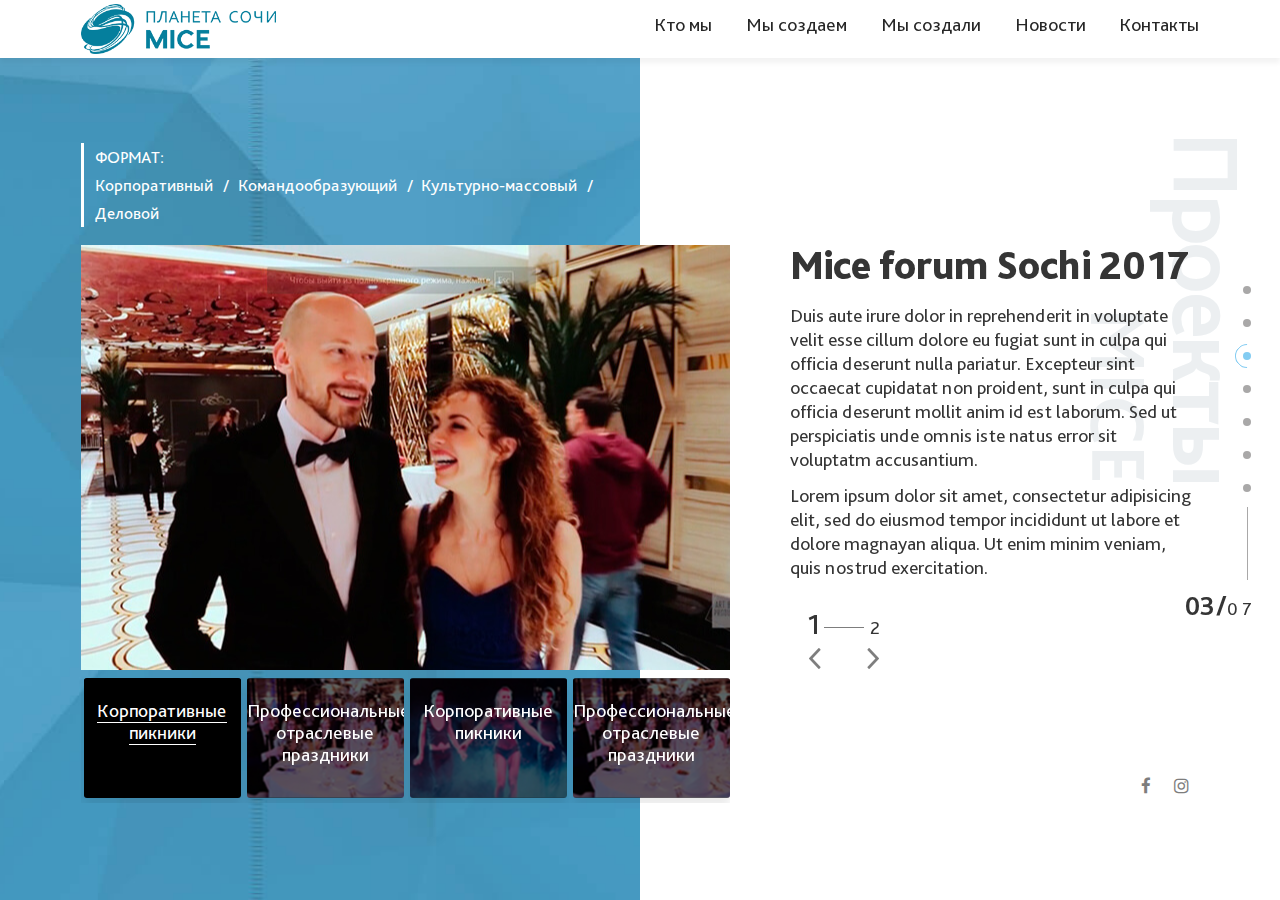
==== index.html @ 8b3289c2 "MICE" ====
<!DOCTYPE html>

<html lang="ru">

<head>

	<meta charset="utf-8">
	<meta http-equiv="X-UA-Compatible" content="IE=edge" >
	<meta name="viewport" content="width=device-width, initial-scale=1.0">
	<meta name="description" content="">
	<link rel="stylesheet" type="text/css" href="vendors/css/animate.css">	
	<link rel="stylesheet" type="text/css" href="css/style.css">
	<link rel="stylesheet" type="text/css" href="css/font-awesome.css">
	<link rel="stylesheet" type="text/css" href="css/responsive.css">
	<link rel="stylesheet" type="text/css" href="slick/slick.css">
	<link rel="stylesheet" type="text/css" href="vendors/css/jquery.mCustomScrollbar.css">
	<script type="text/javascript" src="vendors/js/jquery.js"></script>
	<script type="text/javascript" src="slick/slick.js"></script>
	<script type="text/javascript" src="vendors/js/jquery.mCustomScrollbar.concat.min.js"></script>
	<script type="text/javascript" src="vendors/js/wow.min.js"></script>
	<script src="https://api-maps.yandex.ru/2.1/?lang=ru_RU" type="text/javascript"></script>
	<script>new WOW().init();</script>
	
<!-- <script>document.write('<script src="http://' + (location.host || 'localhost').split(':')[0] + ':35729/livereload.js?snipver=1"></' + 'script>')</script> -->

	<link rel="icon" type="image/png" href="favicon/favicon.ico" sizes="16x16">
	
	<title>MICE</title>
	

</head>

<body>

<div class="wrapper">

	<!-- Header -->

	<header>

		<div class="header-site">
			
			<div class="row clearfix">

				<div class="col col-1 left">

					<a href="index.html" class="logo-link">
						<img src="img/logo_blue.png" alt=" " >
					</a>

				</div>

				<div class="col col-2 right">

					<div class="main-nav-block">
						<ul class="main-nav">
							<li><a href="about.html">Кто мы</a></li>
							<li><a href="we_create.html">Мы создаем</a></li>
							<li><a href="we_created.html">Мы создали</a></li>
							<li><a href="news.html">Новости</a></li>
							<li><a href="about.html#contacts" class="contacts-link">Контакты</a></li>
						</ul>
					</div>

				</div>

			</div>

		</div>
								
	</header>

	<!-- /Header -->

	<!-- Site Navigation -->

	<div class="site-nav-block">

		<div class="center-position">
		
			<ul class="site-nav">
			</ul>

			<div class="vertical-line"></div>

			<div class="page-num-block">

				<p class="pages-num"><nobr><span class="current-page"></span> <span class="count-pages"></span></nobr></p>

			</div>

		</div>

	</div>

	<!-- /Site Navigation -->

		<!-- Sliding Animate Block -->

		<div class="sliding"></div>

		<div class="back-bg"></div>

		<!-- /Sliding Animate Block -->

		<!-- Content -->
			<div class="content">

			<!-- Slide 1 -->

				<div class="slide-page slide-1 shape light-nav">
					
					<div class="back-block">

						<div class="promo-backgrounds-slider-block">
							<div class="promo-backgrounds-slider">
								<div class="slide">
									<img src="img/promo_slider/slide_01.jpg" alt="">
								</div>
								<div class="slide">
									<img src="img/promo_slider/slide_02.jpg" alt="">
								</div>
							</div>
						</div>

						<div class="promo-video-block">
							<img src="img/video_bg.jpg" alt="">
							<video autoplay="autoplay" loop="loop" muted="muted">
								<source src="video/videoplayback.mp4" type='video/mp4; codecs="avc1.42E01E, mp4a.40.2"'>
								<source src="video/videoplayback.webm" type='video/webm; codecs="vp8, vorbis"'>
								<source src="video/videoplayback.ogv" type='video/ogg; codecs="theora, vorbis"'>
								Тег video не поддерживается вашим браузером. 
								<a href="video/videoplayback_1.mp4">Скачайте видео</a>.
							</video>
						</div>

					</div>

					<div class="front-block">

							<div class="promo-slider-block">

								<div class="row">

									<div class="promo-slider">

										<div class="slide">
											<div class="two-cols clearfix">
												<div class="col col-1 left">
													<div class="slide-logo">
														<img src="img/logo_white.png" alt="">
													</div>
												</div>

												<div class="col col-2 right">

													<h1>Вдохновляющие события<br /> успешных компаний</h1>

													<div class="promo-thumbs-block">

														<ul class="promo-thumbs">

															<li><a href="#">Meetings</a></li>
															<li><a href="#">Incetives</a></li>
															<li><a href="#">Conference</a></li>
															<li><a href="#">Events</a></li>

														</ul>

													</div>

												</div>
											</div>
										</div>

										<div class="slide">
											<div class="two-cols clearfix">
												<div class="col col-1 left">
													<div class="slide-logo">
														<img src="img/logo_white.png" alt="">
													</div>
												</div>

												<div class="col col-2 right">

													<h1>Вдохновляющие события<br /> успешных компаний</h1>

													<p>Lorem ipsum dolor sit amet, consectetur adipisicing elit, sed do eiusmod
													tempor incididunt ut labore et dolore magna aliqua. Ut enim ad minim veniam,
													quis nostrud exercitation ullamco laboris nisi ut aliquip ex ea commodo
													consequat. Duis aute irure dolor in reprehenderit in voluptate velit esse
													cillum dolore eu fugiat nulla pariatur. Excepteur sint occaecat cupidatat non
													proident, sunt in culpa qui officia deserunt mollit anim id est laborum.</p>

												</div>
											</div>
										</div>

									</div>

								</div>

							</div>						

					</div>

					<div class="footer">

						<div class="row">

							<ul class="socials-list">
								<li><a href="#"><i class="fa fa-facebook" aria-hidden="true"></i></a></li>
								<li><a href="#"><i class="fa fa-instagram" aria-hidden="true"></i></a></li>
							</ul>

						</div>

					</div>

				</div>

			<!-- /Slide 1 -->

			<!-- Slide 2 -->

				<div class="slide-page slide-2">

					<div class="center">

						<div class="row">
										
							<div class="articles-slider-block articles_slider_block">

								<div class="h-block">
									<h2><nobr>Идеи <span class="small">Реализованные</span></nobr></h2>
								</div>

								<div class="articles-slider articles_slider" data-slider = "articles_slider_1">

									<div class="slide">

										<div class="article">

											<div class="inner">

												<h3>Mice forum Sochi 2017</h3>

												<p>Duis aute irure dolor in reprehenderit in voluptate velit esse cillum dolore eu fugiat sunt in culpa qui officia deserunt nulla pariatur. Excepteur sint occaecat cupidatat non proident, sunt in culpa qui officia deserunt mollit anim id est laborum. Sed ut perspiciatis unde omnis iste natus error sit voluptatm accusantium.</p>

												<p>Lorem ipsum dolor sit amet, consectetur adipisicing elit, sed do eiusmod tempor incididunt ut labore et dolore magnayan aliqua. Ut enim minim veniam, quis nostrud exercitation.</p>

												<div class="align-right">

													<a href="#" class="more-link">Подробнее</a>

												</div>

											</div>

										</div>

										<div class="img-box">

											<img class="article-photo" src="img/photo.jpg" alt="" />

										</div>

									</div>

									<div class="slide">

										<div class="article">

											<div class="inner">

												<h3>Mice forum Sochi 2017. Slide 2</h3>

												<p>Duis aute irure dolor in reprehenderit in voluptate velit esse cillum dolore eu fugiat sunt in culpa qui officia deserunt nulla pariatur. Excepteur sint occaecat cupidatat non proident, sunt in culpa qui officia deserunt mollit anim id est laborum. Sed ut perspiciatis unde omnis iste natus error sit voluptatm accusantium.</p>

												<p>Lorem ipsum dolor sit amet, consectetur adipisicing elit, sed do eiusmod tempor incididunt ut labore et dolore magnayan aliqua. Ut enim minim veniam, quis nostrud exercitation.</p>

												<div class="align-right">

													<a href="#" class="more-link">Подробнее</a>

												</div>

											</div>

										</div>

										<div class="img-box">

											<img class="article-photo" src="img/photo.jpg" alt="" />

										</div>

									</div>

									<div class="slide">

										<div class="article">

											<div class="inner">

												<h3>Mice forum Sochi 2017. Slide 3</h3>

												<p>Duis aute irure dolor in reprehenderit in voluptate velit esse cillum dolore eu fugiat sunt in culpa qui officia deserunt nulla pariatur. Excepteur sint occaecat cupidatat non proident, sunt in culpa qui officia deserunt mollit anim id est laborum. Sed ut perspiciatis unde omnis iste natus error sit voluptatm accusantium.</p>

												<p>Lorem ipsum dolor sit amet, consectetur adipisicing elit, sed do eiusmod tempor incididunt ut labore et dolore magnayan aliqua. Ut enim minim veniam, quis nostrud exercitation.</p>

												<div class="align-right">

													<a href="#" class="more-link">Подробнее</a>

												</div>

											</div>

										</div>

										<div class="img-box">

											<img class="article-photo" src="img/photo.jpg" alt="" />

										</div>

									</div>

								</div>							

							</div>

						</div>

					</div>

					<div class="footer inner_page footer-2">

						<div class="row offset-ziro">

							<div class="col col-1">

								<ul class="socials-list grey">
									<li><a href="#"><i class="fa fa-facebook" aria-hidden="true"></i></a></li>
									<li><a href="#"><i class="fa fa-instagram" aria-hidden="true"></i></a></li>
								</ul>

							</div>

							<div class="col col-2">				

								<div class="slider-pagination slider-pagination-1 align-right">

									<div class="inner">

										<div class="count-slides-block" data-slider = "articles_slider_1">

											<p class="current-slide"></p>
											<p class="total-slides"></p>

										</div>

										<br />

										<div class="slide-arrows-block">
											<div class="append-arrows" data-slider = "articles_slider_1">
												
											</div>
										</div>

									</div>

								</div>

							</div>

						</div>

					</div>

				</div>

			<!-- /Slide 2 -->

			<!-- Slide 3 -->

				<div class="slide-page slide-3 slide-left-bg active">

					<div class="center">

						<div class="row">

							<div class="slide-page-header">

								<h2>Формат:</h2>
								<ul class="slide-inner-nav">
									<li><a href="#">Корпоративный</a></li>
									<li><a href="#">Командообразующий</a></li>
									<li><a href="#">Культурно-массовый</a></li>
									<li><a href="#">Деловой</a></li>
								</ul>

							</div>

							<div class="h-block-right align-right">
								<h2>Проекты</h2>
								<h3>MICE</h3>
							</div>

							<div class="articles-slider-2-block">

								<div class="parent-slider-block">
									
									<div class="parent-slider parent_slider" data-parent-slider = "slider_2">
										
										<div class="two-sliders-slide">
											
											<div class="inner-slider articles_slider" data-slider = "inner_slider_1">

												<div class="slide clearfix">

													<div class="col col-1 left">
														<div class="img-box">
															<img src="img/photo_02.jpg" alt="" />
														</div>
													</div>

													<div class="col col-2 right">
														<div class="article">
															<h3>Mice forum Sochi 2017</h3>
															<p>Duis aute irure dolor in reprehenderit in voluptate velit esse cillum dolore eu fugiat sunt in culpa qui officia deserunt nulla pariatur. Excepteur sint occaecat cupidatat non proident, sunt in culpa qui officia deserunt mollit anim id est laborum. Sed ut perspiciatis unde omnis iste natus error sit voluptatm accusantium.</p>
															<p>Lorem ipsum dolor sit amet, consectetur adipisicing elit, sed do eiusmod tempor incididunt ut labore et dolore magnayan aliqua. Ut enim minim veniam, quis nostrud exercitation.</p>
														</div>
													</div>

												</div>

												<div class="slide clearfix">

													<div class="col col-1 left">
														<div class="img-box">
															<img src="img/photo_02.jpg" alt="" />
														</div>
													</div>

													<div class="col col-2 right">
														<div class="article">
															<h3>Mice forum Sochi 2017</h3>
															<p>Duis aute irure dolor in reprehenderit in voluptate velit esse cillum dolore eu fugiat sunt in culpa qui officia deserunt nulla pariatur. Excepteur sint occaecat cupidatat non proident, sunt in culpa qui officia deserunt mollit anim id est laborum. Sed ut perspiciatis unde omnis iste natus error sit voluptatm accusantium.</p>
															<p>Lorem ipsum dolor sit amet, consectetur adipisicing elit, sed do eiusmod tempor incididunt ut labore et dolore magnayan aliqua. Ut enim minim veniam, quis nostrud exercitation.</p>
														</div>
													</div>

												</div>

											</div>

											<div class="slider-pagination slider-pagination-2">
												<div class="inner">
													<div class="count-slides-block" data-slider = "inner_slider_1">
														<p class="current-slide"></p>
														<p class="total-slides"></p>
													</div>
													
													<div class="slide-arrows-block">
														<div class="append-arrows" data-slider = "inner_slider_1">
														</div>
													</div>
												</div>

											</div>					

										</div>

										<div class="two-sliders-slide">
											
											<div class="inner-slider articles_slider" data-slider = "inner_slider_2">

												<div class="slide clearfix">

													<div class="col col-1 left">
														<div class="img-box">
															<img src="img/photo_02.jpg" alt="" />
														</div>
													</div>

													<div class="col col-2 right">
														<div class="article">
															<h3>Mice forum Sochi 2017</h3>
															<p>Duis aute irure dolor in reprehenderit in voluptate velit esse cillum dolore eu fugiat sunt in culpa qui officia deserunt nulla pariatur. Excepteur sint occaecat cupidatat non proident, sunt in culpa qui officia deserunt mollit anim id est laborum. Sed ut perspiciatis unde omnis iste natus error sit voluptatm accusantium.</p>
															<p>Lorem ipsum dolor sit amet, consectetur adipisicing elit, sed do eiusmod tempor incididunt ut labore et dolore magnayan aliqua. Ut enim minim veniam, quis nostrud exercitation.</p>
														</div>
													</div>

												</div>

												<div class="slide clearfix">

													<div class="col col-1 left">
														<div class="img-box">
															<img src="img/photo_02.jpg" alt="" />
														</div>
													</div>

													<div class="col col-2 right">
														<div class="article">
															<h3>Mice forum Sochi 2017</h3>
															<p>Duis aute irure dolor in reprehenderit in voluptate velit esse cillum dolore eu fugiat sunt in culpa qui officia deserunt nulla pariatur. Excepteur sint occaecat cupidatat non proident, sunt in culpa qui officia deserunt mollit anim id est laborum. Sed ut perspiciatis unde omnis iste natus error sit voluptatm accusantium.</p>
															<p>Lorem ipsum dolor sit amet, consectetur adipisicing elit, sed do eiusmod tempor incididunt ut labore et dolore magnayan aliqua. Ut enim minim veniam, quis nostrud exercitation.</p>
														</div>
													</div>

												</div>

												<div class="slide clearfix">

													<div class="col col-1 left">
														<div class="img-box">
															<img src="img/photo_02.jpg" alt="" />
														</div>
													</div>

													<div class="col col-2 right">
														<div class="article">
															<h3>Mice forum Sochi 2017</h3>
															<p>Duis aute irure dolor in reprehenderit in voluptate velit esse cillum dolore eu fugiat sunt in culpa qui officia deserunt nulla pariatur. Excepteur sint occaecat cupidatat non proident, sunt in culpa qui officia deserunt mollit anim id est laborum. Sed ut perspiciatis unde omnis iste natus error sit voluptatm accusantium.</p>
															<p>Lorem ipsum dolor sit amet, consectetur adipisicing elit, sed do eiusmod tempor incididunt ut labore et dolore magnayan aliqua. Ut enim minim veniam, quis nostrud exercitation.</p>
														</div>
													</div>

												</div>

												<div class="slide clearfix">

													<div class="col col-1 left">
														<div class="img-box">
															<img src="img/photo_02.jpg" alt="" />
														</div>
													</div>

													<div class="col col-2 right">
														<div class="article">
															<h3>Mice forum Sochi 2017</h3>
															<p>Duis aute irure dolor in reprehenderit in voluptate velit esse cillum dolore eu fugiat sunt in culpa qui officia deserunt nulla pariatur. Excepteur sint occaecat cupidatat non proident, sunt in culpa qui officia deserunt mollit anim id est laborum. Sed ut perspiciatis unde omnis iste natus error sit voluptatm accusantium.</p>
															<p>Lorem ipsum dolor sit amet, consectetur adipisicing elit, sed do eiusmod tempor incididunt ut labore et dolore magnayan aliqua. Ut enim minim veniam, quis nostrud exercitation.</p>
														</div>
													</div>

												</div>

											</div>

											<div class="slider-pagination slider-pagination-2">
												<div class="inner">
													<div class="count-slides-block" data-slider = "inner_slider_2">
														<p class="current-slide"></p>
														<p class="total-slides"></p>
													</div>
													
													<div class="slide-arrows-block">
														<div class="append-arrows" data-slider = "inner_slider_2">
														</div>
													</div>
												</div>

											</div>					

										</div>

										<div class="two-sliders-slide">
											
											<div class="inner-slider articles_slider" data-slider = "inner_slider_3">

												<div class="slide clearfix">

													<div class="col col-1 left">
														<div class="img-box">
															<img src="img/photo_02.jpg" alt="" />
														</div>
													</div>

													<div class="col col-2 right">
														<div class="article">
															<h3>Mice forum Sochi 2017</h3>
															<p>Duis aute irure dolor in reprehenderit in voluptate velit esse cillum dolore eu fugiat sunt in culpa qui officia deserunt nulla pariatur. Excepteur sint occaecat cupidatat non proident, sunt in culpa qui officia deserunt mollit anim id est laborum. Sed ut perspiciatis unde omnis iste natus error sit voluptatm accusantium.</p>
															<p>Lorem ipsum dolor sit amet, consectetur adipisicing elit, sed do eiusmod tempor incididunt ut labore et dolore magnayan aliqua. Ut enim minim veniam, quis nostrud exercitation.</p>
														</div>
													</div>

												</div>

												<div class="slide clearfix">

													<div class="col col-1 left">
														<div class="img-box">
															<img src="img/photo_02.jpg" alt="" />
														</div>
													</div>

													<div class="col col-2 right">
														<div class="article">
															<h3>Mice forum Sochi 2017</h3>
															<p>Duis aute irure dolor in reprehenderit in voluptate velit esse cillum dolore eu fugiat sunt in culpa qui officia deserunt nulla pariatur. Excepteur sint occaecat cupidatat non proident, sunt in culpa qui officia deserunt mollit anim id est laborum. Sed ut perspiciatis unde omnis iste natus error sit voluptatm accusantium.</p>
															<p>Lorem ipsum dolor sit amet, consectetur adipisicing elit, sed do eiusmod tempor incididunt ut labore et dolore magnayan aliqua. Ut enim minim veniam, quis nostrud exercitation.</p>
														</div>
													</div>

												</div>

											</div>

											<div class="slider-pagination slider-pagination-2">
												<div class="inner">
													<div class="count-slides-block" data-slider = "inner_slider_3">
														<p class="current-slide"></p>
														<p class="total-slides"></p>
													</div>
													
													<div class="slide-arrows-block">
														<div class="append-arrows" data-slider = "inner_slider_3">
														</div>
													</div>
												</div>

											</div>					

										</div>

										<div class="two-sliders-slide">
											
											<div class="inner-slider articles_slider" data-slider = "inner_slider_4">

												<div class="slide clearfix">

													<div class="col col-1 left">
														<div class="img-box">
															<img src="img/photo_02.jpg" alt="" />
														</div>
													</div>

													<div class="col col-2 right">
														<div class="article">
															<h3>Mice forum Sochi 2017</h3>
															<p>Duis aute irure dolor in reprehenderit in voluptate velit esse cillum dolore eu fugiat sunt in culpa qui officia deserunt nulla pariatur. Excepteur sint occaecat cupidatat non proident, sunt in culpa qui officia deserunt mollit anim id est laborum. Sed ut perspiciatis unde omnis iste natus error sit voluptatm accusantium.</p>
															<p>Lorem ipsum dolor sit amet, consectetur adipisicing elit, sed do eiusmod tempor incididunt ut labore et dolore magnayan aliqua. Ut enim minim veniam, quis nostrud exercitation.</p>
														</div>
													</div>

												</div>

												<div class="slide clearfix">

													<div class="col col-1 left">
														<div class="img-box">
															<img src="img/photo_02.jpg" alt="" />
														</div>
													</div>

													<div class="col col-2 right">
														<div class="article">
															<h3>Mice forum Sochi 2017</h3>
															<p>Duis aute irure dolor in reprehenderit in voluptate velit esse cillum dolore eu fugiat sunt in culpa qui officia deserunt nulla pariatur. Excepteur sint occaecat cupidatat non proident, sunt in culpa qui officia deserunt mollit anim id est laborum. Sed ut perspiciatis unde omnis iste natus error sit voluptatm accusantium.</p>
															<p>Lorem ipsum dolor sit amet, consectetur adipisicing elit, sed do eiusmod tempor incididunt ut labore et dolore magnayan aliqua. Ut enim minim veniam, quis nostrud exercitation.</p>
														</div>
													</div>

												</div>

												<div class="slide clearfix">

													<div class="col col-1 left">
														<div class="img-box">
															<img src="img/photo_02.jpg" alt="" />
														</div>
													</div>

													<div class="col col-2 right">
														<div class="article">
															<h3>Mice forum Sochi 2017</h3>
															<p>Duis aute irure dolor in reprehenderit in voluptate velit esse cillum dolore eu fugiat sunt in culpa qui officia deserunt nulla pariatur. Excepteur sint occaecat cupidatat non proident, sunt in culpa qui officia deserunt mollit anim id est laborum. Sed ut perspiciatis unde omnis iste natus error sit voluptatm accusantium.</p>
															<p>Lorem ipsum dolor sit amet, consectetur adipisicing elit, sed do eiusmod tempor incididunt ut labore et dolore magnayan aliqua. Ut enim minim veniam, quis nostrud exercitation.</p>
														</div>
													</div>

												</div>

												<div class="slide clearfix">

													<div class="col col-1 left">
														<div class="img-box">
															<img src="img/photo_02.jpg" alt="" />
														</div>
													</div>

													<div class="col col-2 right">
														<div class="article">
															<h3>Mice forum Sochi 2017</h3>
															<p>Duis aute irure dolor in reprehenderit in voluptate velit esse cillum dolore eu fugiat sunt in culpa qui officia deserunt nulla pariatur. Excepteur sint occaecat cupidatat non proident, sunt in culpa qui officia deserunt mollit anim id est laborum. Sed ut perspiciatis unde omnis iste natus error sit voluptatm accusantium.</p>
															<p>Lorem ipsum dolor sit amet, consectetur adipisicing elit, sed do eiusmod tempor incididunt ut labore et dolore magnayan aliqua. Ut enim minim veniam, quis nostrud exercitation.</p>
														</div>
													</div>

												</div>

											</div>

											<div class="slider-pagination slider-pagination-2">
												<div class="inner">
													<div class="count-slides-block" data-slider = "inner_slider_4">
														<p class="current-slide"></p>
														<p class="total-slides"></p>
													</div>
													
													<div class="slide-arrows-block">
														<div class="append-arrows" data-slider = "inner_slider_4">
														</div>
													</div>
												</div>

											</div>					

										</div>

										<div class="two-sliders-slide">
											
											<div class="inner-slider articles_slider" data-slider = "inner_slider_5">

												<div class="slide clearfix">

													<div class="col col-1 left">
														<div class="img-box">
															<img src="img/photo_02.jpg" alt="" />
														</div>
													</div>

													<div class="col col-2 right">
														<div class="article">
															<h3>Mice forum Sochi 2017</h3>
															<p>Duis aute irure dolor in reprehenderit in voluptate velit esse cillum dolore eu fugiat sunt in culpa qui officia deserunt nulla pariatur. Excepteur sint occaecat cupidatat non proident, sunt in culpa qui officia deserunt mollit anim id est laborum. Sed ut perspiciatis unde omnis iste natus error sit voluptatm accusantium.</p>
															<p>Lorem ipsum dolor sit amet, consectetur adipisicing elit, sed do eiusmod tempor incididunt ut labore et dolore magnayan aliqua. Ut enim minim veniam, quis nostrud exercitation.</p>
														</div>
													</div>

												</div>

												<div class="slide clearfix">

													<div class="col col-1 left">
														<div class="img-box">
															<img src="img/photo_02.jpg" alt="" />
														</div>
													</div>

													<div class="col col-2 right">
														<div class="article">
															<h3>Mice forum Sochi 2017</h3>
															<p>Duis aute irure dolor in reprehenderit in voluptate velit esse cillum dolore eu fugiat sunt in culpa qui officia deserunt nulla pariatur. Excepteur sint occaecat cupidatat non proident, sunt in culpa qui officia deserunt mollit anim id est laborum. Sed ut perspiciatis unde omnis iste natus error sit voluptatm accusantium.</p>
															<p>Lorem ipsum dolor sit amet, consectetur adipisicing elit, sed do eiusmod tempor incididunt ut labore et dolore magnayan aliqua. Ut enim minim veniam, quis nostrud exercitation.</p>
														</div>
													</div>

												</div>

											</div>

											<div class="slider-pagination slider-pagination-2">
												<div class="inner">
													<div class="count-slides-block" data-slider = "inner_slider_5">
														<p class="current-slide"></p>
														<p class="total-slides"></p>
													</div>
													
													<div class="slide-arrows-block">
														<div class="append-arrows" data-slider = "inner_slider_5">
														</div>
													</div>
												</div>

											</div>					

										</div>

									</div>

								</div>

								<div class="miniatures-slider-block">
									<div class="article-inner-miniatures-slider miniatures_slider" data-miniature-slider = "slider_2">

										<div class="miniature-slide">
											<div class="img-box">
												<img src="img/article_slider_2/img_01.jpg" alt="">
											</div>
											<div class="miniature-descript">
												<span>Корпоративные пикники</span>
											</div>
										</div>

										<div class="miniature-slide">
											<div class="img-box">
												<img src="img/article_slider_2/img_02.jpg" alt="">
											</div>
											<div class="miniature-descript">
												<span>Профессиональные отраслевые праздники</span>
											</div>
										</div>

										<div class="miniature-slide">
											<div class="img-box">
												<img src="img/article_slider_2/img_01.jpg" alt="">
											</div>
											<div class="miniature-descript">
												<span>Корпоративные пикники</span>
											</div>
										</div>

										<div class="miniature-slide">
											<div class="img-box">
												<img src="img/article_slider_2/img_02.jpg" alt="">
											</div>
											<div class="miniature-descript">
												<span>Профессиональные отраслевые праздники</span>
											</div>
										</div>

										<div class="miniature-slide">
											<div class="img-box">
												<img src="img/article_slider_2/img_01.jpg" alt="">
											</div>
											<div class="miniature-descript">
												<span>Корпоративные пикники</span>
											</div>
										</div>

									</div>

									<div class="socials-block inner_page">
										<ul class="socials-list grey">
											<li><a href="#"><i class="fa fa-facebook" aria-hidden="true"></i></a></li>
											<li><a href="#"><i class="fa fa-instagram" aria-hidden="true"></i></a></li>
										</ul>
									</div>
								</div>

							</div>

						</div>

					</div>

				</div>

			<!-- /Slide 3 -->

			<!-- Slide 4 -->

				<div class="slide-page slide-4">

					<div class="center">

						<div class="row">
							
							<div class="h-block-right align-right">
								<h2><nobr><span class="small">О нас</span> говорят</nobr></h2>
							</div>

							<div class="clearfix">				

								<div class="left-nav-block left">

									<ul class="left-nav-block-list accordeon">
										<li class="active"><span>Фотогаллерея</span>
											<ul>
												<li><span>Видео архив</span>
													<ul>
														<li><a href="#">Конференция</a></li>
														<li><a href="#">Гала-ужин</a></li>
														<li><a href="#">Елана</a></li>
														<li><a href="#" class="active">Rotary</a></li>
														<li><a href="#">Газпромнефть</a></li>
													</ul>
												</li>
												<li><span>Видео архив 2</span>
													<ul>
														<li><a href="#">Конференция</a></li>
														<li><a href="#">Гала-ужин</a></li>
														<li><a href="#">Елана</a></li>
														<li><a href="#" class="active">Rotary</a></li>
														<li><a href="#">Газпромнефть</a></li>
													</ul>
												</li>
											</ul>
										</li>

										<li><span>Фотогаллерея</span>
											<ul>
												<li><span>Видео архив</span>
													<ul>
														<li><a href="#">Конференция</a></li>
														<li><a href="#">Гала-ужин</a></li>
														<li><a href="#">Елана</a></li>
														<li><a href="#" class="active">Rotary</a></li>
														<li><a href="#">Газпромнефть</a></li>
													</ul>
												</li>
												<li><span>Видео архив 2</span>
													<ul>
														<li><a href="#">Конференция</a></li>
														<li><a href="#">Гала-ужин</a></li>
														<li><a href="#">Елана</a></li>
														<li><a href="#" class="active">Rotary</a></li>
														<li><a href="#">Газпромнефть</a></li>
													</ul>
												</li>
											</ul>
										</li>					
									</ul>

								</div>

								<div class="articles-slider-3-block articles_slider_block left">

									<div class="articles-slider-3 articles_slider" data-slider = "articles_slider_3">

										<div class="slide">
											
											<div class="slide-two-cols clearfix">
												
												<div class="col col-1 left">
													
													<div class="img-box">
														
														<img src="img/photo_03.jpg" alt="" />

													</div>

												</div>

												<div class="col col-2 right">
													
													<h3>Эллина Акиншина</h3>

													<p>Генеральный директор (Rotary)</p>

													<div class="article quote">

														<div class="inner">

															<h3>Mice forum Sochi 2017</h3>

															<p>Duis aute irure dolor in reprehenderit in voluptate velit esse cillum dolore eu fugiat sunt in culpa qui officia deserunt nulla pariatur. Excepteur sint occaecat cupidatat non proident, sunt in culpa qui officia.</p>

															<p>Lorem ipsum dolor sit amet, consectetur adipisicing elit, sed do eiusmod tempor incididunt ut labore et dolore.</p>

														</div>

													</div>

												</div>

											</div>

										</div>

										<div class="slide">
											
											<div class="slide-two-cols clearfix">
												
												<div class="col col-1 left">
													
													<div class="img-box">
														
														<img src="img/photo_03.jpg" alt="" />

													</div>

												</div>

												<div class="col col-2 right">
													
													<h3>Эллина Акиншина</h3>

													<p>Генеральный директор (Rotary)</p>

													<div class="article quote">

														<div class="inner">

															<h3>Mice forum Sochi 2017</h3>

															<p>Duis aute irure dolor in reprehenderit in voluptate velit esse cillum dolore eu fugiat sunt in culpa qui officia deserunt nulla pariatur. Excepteur sint occaecat cupidatat non proident, sunt in culpa qui officia.</p>

															<p>Lorem ipsum dolor sit amet, consectetur adipisicing elit, sed do eiusmod tempor incididunt ut labore et dolore.</p>

														</div>

													</div>

												</div>

											</div>

										</div>

										<div class="slide">
											
											<div class="slide-two-cols clearfix">
												
												<div class="col col-1 left">
													
													<div class="img-box">
														
														<img src="img/photo_03.jpg" alt="" />

													</div>

												</div>

												<div class="col col-2 right">
													
													<h3>Эллина Акиншина</h3>

													<p>Генеральный директор (Rotary)</p>

													<div class="article quote">

														<div class="inner">

															<h3>Mice forum Sochi 2017</h3>

															<p>Duis aute irure dolor in reprehenderit in voluptate velit esse cillum dolore eu fugiat sunt in culpa qui officia deserunt nulla pariatur. Excepteur sint occaecat cupidatat non proident, sunt in culpa qui officia.</p>

															<p>Lorem ipsum dolor sit amet, consectetur adipisicing elit, sed do eiusmod tempor incididunt ut labore et dolore.</p>

														</div>

													</div>

												</div>

											</div>

										</div>

									</div>

								</div>							

							</div>						

						</div>

					</div>

					<div class="footer slide_4_footer">

						<div class="row offset-ziro">

							<div class="col col-1">

								<div class="socials-block inner_page socials-block_slide_3">

									<ul class="socials-list grey">
										<li><a href="#"><i class="fa fa-facebook" aria-hidden="true"></i></a></li>
										<li><a href="#"><i class="fa fa-instagram" aria-hidden="true"></i></a></li>
									</ul>

								</div>

							</div>

							<div class="col col-2">

								<div class="slider-pagination slider-pagination-3">

									<div class="inner">

										<div class="count-slides-block" data-slider = "articles_slider_3">

											<p class="current-slide"></p>
											<p class="total-slides"></p>

										</div>

										<br />

										<div class="slide-arrows-block">
											<div class="append-arrows" data-slider = "articles_slider_3">
												
											</div>
										</div>

									</div>

								</div>

							</div>

						</div>

					</div>

				</div>

			<!-- /Slide 4 -->

			<!-- Slide 5 -->

				<div class="slide-page slide-5 slide-5-shape">

					<div class="center">

						<div class="team-thumbnails-block">

							<div class="row clearfix">

								<div class="h-block slide-5-h-block align-right">
									<h2>Перфекционисты<br /> <span class="small">в сфере MICE</span></h2>
								</div>

								<div class="team-thumbnails offset-ziro right">

									<div class="team-thumbnails-inner">

										<div class="thumbnail black th-1">

											<div class="inner">

												<div class="thumb-title">
													<p class="p-1">Богатая Регина</p>
													<p>специалист MICE DEPARTMENT</p>
												</div>

												<div class="img-box">
													<img src="img/team/photo_01.jpg" alt="" />
												</div>

											</div>

										</div>

										<div class="thumbnail th-2">

											<div class="inner">

												<div class="thumb-title">
													<p class="p-1">Сэм Павловски</p>
													<p>Технический директор</p>
												</div>

												<div class="img-box">
													<img src="img/team/photo_02.jpg" alt="" />
												</div>

											</div>

										</div>

										<div class="thumbnail th-3">

											<div class="inner">

												<div class="thumb-title">
													<p class="p-1">Буканова Алина</p>
													<p>менеджер проектов</p>
												</div>

												<div class="img-box">
													<img src="img/team/photo_03.jpg" alt="" />
												</div>

											</div>

										</div>

										<div class="thumbnail th-4 black">

											<div class="inner">

												<div class="thumb-title">
													<p class="p-1">Елена Вазюлина</p>
													<p>Директор по продажам и маркетингу</p>
												</div>

												<div class="img-box">
													<img src="img/team/photo_05.jpg" alt="" />
												</div>

											</div>

										</div>

										<div class="thumbnail th-5">

											<div class="inner">

												<div class="thumb-title">
													<nobr>													
														<p class="p-1">Эллина Акиншина</p>
														<p>Генеральный директор</p>
													</nobr>
												</div>

												<div class="img-box">
													<img src="img/team/photo_04.jpg" alt="" />
												</div>

											</div>

										</div>

										<div class="thumbnail th-6">

											<div class="inner">

												<div class="thumb-title">
													<p class="p-1">Валерия Лапигина</p>
													<p>ведущий специалист<br /> MICE DEPARTMENT</p>
												</div>

												<div class="img-box">
													<img src="img/team/photo_06.jpg" alt="" />
												</div>

											</div>

										</div>

									</div>

								</div>

							</div>

						</div>

					</div>

				</div>

			<!-- /Slide 5 -->

			<!-- Slide 6 -->

				<div class="slide-page slide-6 slide-6-shape">

					<div class="center">

						<div class="row">
							
							<div class="form-h">

								<h2>Напишите нам, какое событие<br /> вы хотите организовать</h2>

							</div>

							<div class="form-block">

								<div class="input-block">

									<input type="text" placeholder="Как к вам обращаться?" />

								</div>

								<div class="input-block">

									<input type="text" placeholder="Ваш Email или телефон" />

								</div>

								<div class="input-block">

									<input type="text" placeholder="Планируемое событие" />

								</div>

								<div class="submit-block">

									<input class="submit-btn" type="submit" value="Отправить">

								</div>

							</div>

						</div>

					</div>

				</div>

			<!-- /Slide 6 -->

			<!-- Slide 7 -->

				<div class="slide-page slide-7">

					<div class="h-block">
						<h2>Котакты</h2>
					</div>

					<div class="contacts-top-row">

						<div class="row">
							<div class="contacts-logo-block">
								<a href="#" class="contacts-logo">
									<img src="img/logo_white.png" alt="Планета Сочи MICE">
								</a>
							</div>
						</div>

					</div>

					<div class="row">

						<div class="contacts-content">

							<div class="contacts-thumbnails offset-ziro">
								
								<div class="thumbnail">

									<div class="icon-box">
										<i class="tel-icon"></i>
									</div>

									<p>Единый бесплатный номер:<br />
									<a href="tel:8800336698">8 (800) 33-66-98</a></p>

									<p>Офис в Сочи:<br />
									<a href="tel:88622608141">8 (862) 260-81-41</a></p>

									<p>Прямая московская линия:<br />
									<a href="tel:8+74952343702">+7 (495) 234-37-02</a></p>

								</div>

								<div class="thumbnail">
								
									<div class="icon-box">
										<i class="mail-icon"></i>
									</div>

									<p>Отдел по работе с клиентами:<br />
									<a href="mailto:privet@sochi-mice.ru">privet@sochi-mice.ru</a></p>

									<p>Партнерам и поставщикам услуг:<br />
									<a href="mailto:partner@sochi-mice.ru"></a></p>

									<p>Вакансии:<br />
									<a href="mailto:hr@sochi-mice.ru ">hr@sochi-mice.ru </a></p>

								</div>


								<div class="thumbnail">
								
									<div class="icon-box">
										<i class="map-mark-icon"></i>
									</div>

									<p>354000, Краснодарский край,</p>

									<p>г. Сочи, ул. Навагинская, 9Д</p>

									<p>ТЦ Атриум, офис 310 </p>

								</div>

							</div>

							<div class="socials-block">

								<ul class="socials-list">
									<li><a href="#"><i class="fa fa-facebook" aria-hidden="true"></i></a></li>
									<li><a href="#"><i class="fa fa-instagram" aria-hidden="true"></i></a></li>
								</ul>

							</div>

						</div>

					</div>

					<div class="map-block">

						<div id="map"></div>

					</div>

					<div class="footer footer-6">
						
						<div class="row">
							<p>&copy; Эксклюзивные события успешных компаний 2017</p>
						</div>

					</div>

				</div>

			<!-- /Slide 7 -->

			</div>
		<!-- /Content -->

		<script src="js/scripts.js"></script>
		<script src="js/additional_scripts.js"></script>
		<script src="js/map.js"></script>
		<script src="js/sliding.js"></script>
	
	</div>

</body>
</html>
---- css/style.css ----
@charset "utf-8";

/*------------------*/
/*-- Fonts --*/
/*------------------*/

@font-face {
    font-family: "Bliss Pro";
    src: url("../fonts/BlissPro-Bold.eot");
    src: url("../fonts/BlissPro-Bold.eot?#iefix") format("embedded-opentype"),
        url("../fonts/BlissPro-Bold.woff2") format("woff2"),
        url("../fonts/BlissPro-Bold.woff") format("woff"),
        url("../fonts/BlissPro-Bold.ttf") format("truetype"),
        url("../fonts/BlissPro-Bold.svg#BlissPro-Bold") format("svg");
    font-weight: bold;
    font-style: normal;
}

@font-face {
    font-family: "Bliss Pro";
    src: url("../fonts/BlissPro-Medium.eot");
    src: url("../fonts/BlissPro-Medium.eot?#iefix") format("embedded-opentype"),
        url("../fonts/BlissPro-Medium.woff2") format("woff2"),
        url("../fonts/BlissPro-Medium.woff") format("woff"),
        url("../fonts/BlissPro-Medium.ttf") format("truetype"),
        url("../fonts/BlissPro-Medium.svg#BlissPro-Medium") format("svg");
    font-weight: 500;
    font-style: normal;
}

@font-face {
    font-family: "Bliss Pro";
    src: url("../fonts/BlissPro-Heavy.eot");
    src: url("../fonts/BlissPro-Heavy.eot?#iefix") format("embedded-opentype"),
        url("../fonts/BlissPro-Heavy.woff2") format("woff2"),
        url("../fonts/BlissPro-Heavy.woff") format("woff"),
        url("../fonts/BlissPro-Heavy.ttf") format("truetype"),
        url("../fonts/BlissPro-Heavy.svg#BlissPro-Heavy") format("svg");
    font-weight: 900;
    font-style: normal;
}

@font-face {
    font-family: "Bliss Pro";
    src: url("../fonts/BlissPro.eot");
    src: url("../fonts/BlissPro.eot?#iefix") format("embedded-opentype"),
        url("../fonts/BlissPro.woff2") format("woff2"),
        url("../fonts/BlissPro.woff") format("woff"),
        url("../fonts/BlissPro.ttf") format("truetype"),
        url("../fonts/BlissPro.svg#BlissPro") format("svg");
    font-weight: normal;
    font-style: normal;
}


/*-------------------------------------------*/
/* BASIC SETUP */
/*-------------------------------------------*/

* {
    margin: 0;
    padding: 0;
    -webkit-box-sizing: border-box;
    -moz-box-sizing: border-box;
    box-sizing: border-box;
}

html {
    color: #000000;
    font-size: 13px;
    line-height: 21px;
}


html,
body {
    min-height: 100%;
    min-width: 100%;
}

body {
    font-size: 15px;
    line-height: 20px;
    color: #333333;
    background: rgb(255, 255, 255);
}

.wrapper {
    min-height: 100%;
    min-width: 100%;
    position: relative;
    background: rgb(255, 255, 255);
}

.content {
    position: relative;
    height: 100%;
    min-height: 100%;
    min-width: 100%;
}


.clearfix:after {
    content: ""; 
    display: block; 
    height: 0; 
    clear: both; 
    visibility: hidden;
}

.clearfix {display: inline-block;}

* html .clearfix {height: 1%;}
.clearfix {display: block;}

* html .clearfix             { zoom: 1; }
*:first-child+html .clearfix { zoom: 1; }



::-webkit-input-placeholder {color:#a5abb8;}
::-moz-placeholder          {color:#a5abb8;}
:-moz-placeholder           {color:#a5abb8;}
:-ms-input-placeholder      {color:#a5abb8;}

input,
textarea,
button,
select,
a,
img {
    outline: none;
}

select {
    -webkit-appearance: none;
    appearance: none;
    text-indent: 0.01px;
    text-overflow: "";
}


*::-ms-expand { display: none; }

input::-webkit-outer-spin-button,
input::-webkit-inner-spin-button {
    -webkit-appearance: none;
}

input[type="number"] {
    -moz-appearance: textfield;
}

textarea {
    resize: none;
    overflow: auto;
}

input::-webkit-input-placeholder       {opacity: 1; transition: opacity .3s ease;}
input::-moz-placeholder                {opacity: 1; transition: opacity .3s ease;}
input:-moz-placeholder                 {opacity: 1; transition: opacity .3s ease;}
input:-ms-input-placeholder            {opacity: 1; transition: opacity .3s ease;}
input:focus::-webkit-input-placeholder {opacity: 0; transition: opacity .3s ease;}
input:focus::-moz-placeholder          {opacity: 0; transition: opacity .3s ease;}
input:focus:-moz-placeholder           {opacity: 0; transition: opacity .3s ease;}
input:focus:-ms-input-placeholder      {opacity: 0; transition: opacity .3s ease;}

textarea::-webkit-input-placeholder       {opacity: 1; transition: opacity .3s ease;}
textarea::-moz-placeholder                {opacity: 1; transition: opacity .3s ease;}
textarea:-moz-placeholder                 {opacity: 1; transition: opacity .3s ease;}
textarea:-ms-input-placeholder            {opacity: 1; transition: opacity .3s ease;}
textarea:focus::-webkit-input-placeholder {opacity: 0; transition: opacity .3s ease;}
textarea:focus::-moz-placeholder          {opacity: 0; transition: opacity .3s ease;}
textarea:focus:-moz-placeholder           {opacity: 0; transition: opacity .3s ease;}
textarea:focus:-ms-input-placeholder      {opacity: 0; transition: opacity .3s ease;}

.animation-delay-onload {
    -webkit-animation-delay: 1s;
    -moz-animation-delay: 1s;
    -o-animation-delay: 1s;
    animation-delay: 1s;
}

.animation-delay {
    -webkit-animation-delay: .3s;
    -moz-animation-delay: .3s;
    -o-animation-delay: .3s;
    animation-delay: .3s;
}

/*-------------------------------------------*/
/* ----- DEFAULT STYLES ------ */
/*-------------------------------------------*/

section {
    padding: 0;
}

h1 {
    font-family: "Bliss Pro", Arial, Verdana, sans-serif;
    font-size: 47px;
    line-height: 50px;
    font-weight: 900;
    color: #ffffff;
    text-transform: uppercase;
}

h2 {
    font-family: "Bliss Pro", Arial, Verdana, sans-serif;
    font-size: 40px;
    line-height: 45px;
    font-weight: 900;
    color: #353535;
}

h3 {
    font-family: "Bliss Pro", Arial, Verdana, sans-serif;
    font-size: 27px;
    line-height: 32px;
    font-weight: bold;
    color: #353535;
}

p {
    font-family: "Bliss Pro", Arial, Verdana, sans-serif;
    font-size: 27px;
    line-height: 32px;
    font-weight: normal;
    color: #272727;
}

li {
    list-style: none;
}

a {
    text-decoration: none;
}

img {
    outline: none;
    border: 1px solid transparent;
    border: none;
    border-width: 0;
}

button:hover,
button:active,
a:hover,
a:active {
    -webkit-tap-highlight-color: rgba(0,0,0,0); 
    -webkit-tap-highlight-color: transparent;
}

/*-------------------------------------------*/
/* ----- REUSABLE COMPONENTS ------ */
/*-------------------------------------------*/

.row {
    padding: 0;
    max-width: 1170px;
    margin: 0 auto;
}

.offset-ziro {
    font-size: 0;
    line-height: 0;
}

.left {
    float: left;
}

.right {
    float: right;
}

.align-right {
    text-align: right;
}


/*-- Slick Slider --*/

.slick-arrow {
    display: block;
    width: 14px;
    height: 23px;
    cursor: pointer;
    background: transparent;
    position: relative;
    border: 1px solid transparent;
}

.slick-arrow:before,
.slick-arrow:after {
    display: block;
    content: "";
    width: 100%;
    height: 100%;
    position: absolute;
    top: 0;
    left: 0;
    background-image: url(../slick/slider_arrows.png);
    background-repeat: no-repeat;
    background-position: 0 0;

    -webkit-transition-property: opacity;
    -webkit-transition-duration: .3s;
    -webkit-transition-timing-function: ease;

    -moz-transition-property: opacity;
    -moz-transition-duration: .3s;
    -moz-transition-timing-function: ease;

    -ms-transition-property: opacity;
    -ms-transition-duration: .3s;
    -ms-transition-timing-function: ease;

    -o-transition-property: opacity;
    -o-transition-duration: .3s;
    -o-transition-timing-function: ease;

    transition-property: opacity;
    transition-duration: .3s;
    transition-timing-function: ease;

}

.slick-arrow:before {
    opacity: 1;
}

.slick-arrow:after {
    opacity: 0;
}

.slick-arrow:hover:before {
    opacity: 0;
}

.slick-arrow:hover:after {
    opacity: 1;
}

.slick-prev:before {
    background-position: -2px 0;
}

.slick-next:before {
    background-position: -51px 0;
}

.slick-prev:after {
    background-position: -2px -27px;
}

.slick-next:after {
    background-position: -51px -27px;
}

.slider-pagination.white .slick-arrow:before,
.slider-pagination.white .slick-arrow:after {
    background-image: url(../slick/slider_arrows_white.png);
}

.slider-pagination.white .slick-prev:before {
    background-position: -1px 0;
}

.slider-pagination.white .slick-next:before {
    background-position: -68px 0;
}

.slider-pagination.white .slick-prev:after {
    background-position: -1px 0;
}

.slider-pagination.white .slick-next:after {
    background-position: -68px 0;
}

.slick-dots li {
    display: inline-block;
    vertical-align: top;
    margin: 7px;
    cursor: pointer;
    -webkit-border-radius: 50%;
    -moz-border-radius: 50%;
    -o-border-radius: 50%;
    border-radius: 50%;
}

.slick-dots li button {
    width: 14px;
    height: 14px;
    border: none;
    cursor: pointer;
    background: rgb(125, 125, 125);
    -webkit-border-radius: 50%;
    -moz-border-radius: 50%;
    -o-border-radius: 50%;
    border-radius: 50%;
    font-size: 0;
    line-height: 0;
}

.slick-dots li.slick-active button {
    background: rgb(71, 125, 154);
}


.slick-dots li button:hover {
    background: rgb(99, 151, 177);
}

/*-- /Slick Slider --*/


.slider-pagination {
    position: relative;
    z-index: 3;
}

.slider-pagination .inner {
    display: inline-block;
    vertical-align: top;
}

.count-slides-block {
    margin: 0 0 5px 0;
}

.count-slides-block p {
    display: inline-block;
    vertical-align: baseline;
    font-family: "Bliss Pro", Arial, Verdana, sans-serif;
    font-size: 19px;
    line-height: 22px;
    font-weight: normal;
    color: #353535;
}

.count-slides-block p.current-slide {
    display: inline-block;
    vertical-align: baseline;
    font-family: "Bliss Pro", Arial, Verdana, sans-serif;
    font-size: 28px;
    line-height: 28px;
    font-weight: 500;
    color: #353535;
}

.count-slides-block p.total-slides {
    display: inline-block;
    vertical-align: baseline;
    font-family: "Bliss Pro", Arial, Verdana, sans-serif;
    font-size: 19px;
    line-height: 28px;
    font-weight: normal;
    color: #353535;
}

.count-slides-block p:after {
    display: inline-block;
    vertical-align: middle;
    content: "";
    width: 40px;
    height: 1px;
    margin: 0 2px 0 4px;
    background: rgb(125, 125, 125);
}

.count-slides-block p:last-child:after {
    display: none;
}

.slide-arrows-block {

}

.append-arrows {
    display: block;
    height: 30px;
    position: relative;
}

.append-arrows .slick-arrow {
    position: absolute;
    top: 0;
}

.append-arrows .slick-prev {
    left: 0;
}

.append-arrows .slick-next {
    right: 0;
}

/*-------------------------------------------*/
/* ----- Site Navigation ------ */
/*-------------------------------------------*/

.site-nav-block {
    display: block;
    text-align: right;
    position: fixed;
    top: 0;
    right: 2%;
    z-index: 6;
}

.site-nav-block:after {
    display: inline-block;
    vertical-align: middle;
    content: "";
    height: 100vh;
}

.site-nav-block .center-position {
    display: inline-block;
    vertical-align: middle;
    padding-bottom: 10px;
    position: relative;
}

.site-nav {
    display: inline-block;
    vertical-align: top;
}

.site-nav li {
    padding: 7px 0 6px 0;
}

.site-nav li a {
    display: inline-block;
    vertical-align: top;
    width: 8px;
    height: 8px;
    position: relative;
    background: rgb(169, 168, 168);
    -webkit-border-radius: 50%;
    -moz-border-radius: 50%;
    -ms-border-radius: 50%;
    -o-border-radius: 50%;
    border-radius: 50%;

    -webkit-transition-property: background;
    -webkit-transition-duration: .3s;
    -webkit-transition-timing-function: ease;

    -moz-transition-property: background;
    -moz-transition-duration: .3s;
    -moz-transition-timing-function: ease;

    -ms-transition-property: background;
    -ms-transition-duration: .3s;
    -ms-transition-timing-function: ease;

    -o-transition-property: background;
    -o-transition-duration: .3s;
    -o-transition-timing-function: ease;

    transition-property: background;
    transition-duration: .3s;
    transition-timing-function: ease;

}

.site-nav li a:link,
.site-nav li a:visited {
    background: rgb(169, 168, 168);
}

.site-nav li a.active {
    background: rgb(131, 204, 242);
}

.site-nav li a:hover {
    background: rgb(131, 204, 242);
}

.site-nav li a:before {
    display: block;
    content: "";
    position: absolute;
    top: -8px;
    left: -8px;
    width: 22px;
    height: 22px;
    opacity: 0;
    border-top: 1px solid rgb(131, 204, 242);
    border-left: 1px solid rgb(131, 204, 242);
    border-right: 1px solid transparent;
    border-bottom: 1px solid transparent;
    -webkit-border-radius: 50%;
    -moz-border-radius: 50%;
    -ms-border-radius: 50%;
    -o-border-radius: 50%;
    border-radius: 50%;
    -webkit-transform: rotate(-225deg);
    -moz-transform: rotate(-225deg);
    -o-transform: rotate(-225deg);
    transform: rotate(-225deg);

    -webkit-transition-property: transform, opacity;
    -webkit-transition-duration: .3s;
    -webkit-transition-timing-function: ease;

    -moz-transition-property: transform, opacity;
    -moz-transition-duration: .3s;
    -moz-transition-timing-function: ease;

    -ms-transition-property: transform, opacity;
    -ms-transition-duration: .3s;
    -ms-transition-timing-function: ease;

    -o-transition-property: transform, opacity;
    -o-transition-duration: .3s;
    -o-transition-timing-function: ease;

    transition-property: transform, opacity;
    transition-duration: .3s;
    transition-timing-function: ease;

}

.site-nav li a:active:before,
.site-nav li a.active:before {
    opacity: 1;
    -webkit-transform: rotate(-45deg);
    -moz-transform: rotate(-45deg);
    -o-transform: rotate(-45deg);
    transform: rotate(-45deg);
}

.site-nav li a:hover:before {
    opacity: 1;
    -webkit-transform: rotate(-45deg);
    -moz-transform: rotate(-45deg);
    -o-transform: rotate(-45deg);
    transform: rotate(-45deg);
}

.page-num-block {
    padding-right: 3%;
}

.vertical-line {
    display: block;
    content: "";
    position: absolute;
    bottom: -25%;
    left: 100%;
    margin: 0 0 0 -4px;
    width: 1px;
    height: 30%;
    background: rgb(169, 168, 168);
}

.pages-num {
    position: absolute;
    top: 130%;
    right: 0;
}

.page-num-block p.pages-num {
    display: inline-table;
    font-family: "Bliss Pro", Arial, Verdana, sans-serif;
    font-size: 27px;
    line-height: 27px;
    font-weight: bold;
    color: #ffffff;
}

.page-num-block p.pages-num span {
    display: table-cell;
    vertical-align: baseline;
    font-family: "Bliss Pro", Arial, Verdana, sans-serif;
    font-size: 27px;
    line-height: 27px;
    font-weight: bold;
    color: #ffffff;

    -webkit-transition-property: color;
    -webkit-transition-duration: .3s;
    -webkit-transition-timing-function: ease;

    -moz-transition-property: color;
    -moz-transition-duration: .3s;
    -moz-transition-timing-function: ease;

    -ms-transition-property: color;
    -ms-transition-duration: .3s;
    -ms-transition-timing-function: ease;

    -o-transition-property: color;
    -o-transition-duration: .3s;
    -o-transition-timing-function: ease;

    transition-property: color;
    transition-duration: .3s;
    transition-timing-function: ease;

}

.page-num-block.inner_page p.pages-num span {
    color: #353535;
}

.page-num-block p.pages-num span:after {
    display: inline-block;
    vertical-align: baseline;
    content: "\2f";
    padding-left: 1px;
}

.page-num-block p.pages-num span:last-child:after {
    display: none;
}

.page-num-block p.pages-num span.count-pages {
    font-family: "Bliss Pro", Arial, Verdana, sans-serif;
    font-size: 19px;
    line-height: 27px;
    font-weight: normal;
    color: #ffffff;
}

.page-num-block.inner_page p.pages-num span.count-pages  {
    color: #353535;
}

/*-------------------------------------------*/
/* ----- HEADER ------ */
/*-------------------------------------------*/

header {

}

.header-site {
    display: block;
    width: 100%;
    position: fixed;
    top: 0;
    left: 0;
    z-index: 7;
}

.header-site.inner_page {
    background: rgba(255, 255, 255, 1);
    padding-bottom: 4px;
    -webkit-box-shadow: 0 5px 5px 0 rgba(0, 0, 0, .05);
    -moz-box-shadow: 0 5px 5px 0 rgba(0, 0, 0, .05);
    box-shadow: 0 5px 5px 0 rgba(0, 0, 0, .05);
}

.header-site .col {

}

.header-site .col-1 {
    display: none;
    width: 32%;
    padding-top: 4px;
}

.header-site .col-2 {
    width: 68%;
}

.header-site.inner_page .col-2 {
    /*padding-top: 4px;*/
}

.logo-link {
    display: block;
    max-width: 195px;
    width: 98%;
    /*height: 50px;*/
}

.logo-link img {
    display: block;
    width: auto;
    height: auto;
    max-width: 100%;
}

.main-nav-block {
    overflow: hidden;
    position: relative;
}

.main-nav {
    text-align: right;
    margin-right: -15px;
}

.main-nav li {
    display: inline-block;
    vertical-align: top;
    padding: 0 15px;
}

.main-nav li a {
    display: block;
    font-family: "Bliss Pro", Arial, Verdana, sans-serif;
    font-size: 19px;
    line-height: 19px;
    font-weight: normal;
    color: #ffffff;
    padding: 15px 0 0 0;
    position: relative;

    -webkit-transition-property: color;
    -webkit-transition-duration: .3s;
    -webkit-transition-timing-function: ease;

    -moz-transition-property: color;
    -moz-transition-duration: .3s;
    -moz-transition-timing-function: ease;

    -ms-transition-property: color;
    -ms-transition-duration: .3s;
    -ms-transition-timing-function: ease;

    -o-transition-property: color;
    -o-transition-duration: .3s;
    -o-transition-timing-function: ease;

    transition-property: color;
    transition-duration: .3s;
    transition-timing-function: ease;

}

.main-nav li a:before {
    display: block;
    width: 100%;
    height: 2px;
    content: "";
    opacity: 0;
    position: absolute;
    top: 0;
    left: 0;
    background: rgb(255, 255, 255);

    -webkit-transition-property: opacity;
    -webkit-transition-duration: .3s;
    -webkit-transition-timing-function: ease;

    -moz-transition-property: opacity;
    -moz-transition-duration: .3s;
    -moz-transition-timing-function: ease;

    -ms-transition-property: opacity;
    -ms-transition-duration: .3s;
    -ms-transition-timing-function: ease;

    -o-transition-property: opacity;
    -o-transition-duration: .3s;
    -o-transition-timing-function: ease;

    transition-property: opacity;
    transition-duration: .3s;
    transition-timing-function: ease;

}

.main-nav li a:link:before,
.main-nav li a:visited:before {
     opacity: 0;
}

.main-nav li a:active:before,
.main-nav li a.active:before {
     opacity: 1;
}

.main-nav li a:hover:before {
     opacity: 1;
}

.header-site.inner_page .col-1 {
    display: block;
}

.header-site.inner_page .main-nav li a {
    color: #272727;
}

.header-site.inner_page .main-nav li a:before {
    background: rgb(39, 39, 39);
}

.header-site.inner_page .main-nav li a:link:before,
.header-site.inner_page .main-nav li a:visited:before {
    opacity: 0;
}

.header-site.inner_page .main-nav li a:active:before,
.header-site.inner_page .main-nav li a.active:before {
    opacity: 1;
}

.header-site.inner_page .main-nav li a:hover:before {
    opacity: 1;
}

.header-site.inner_page .col-1 {
    display: block;
}

/*-------------------------------------------*/
/* ----- CONTENT ------ */
/*-------------------------------------------*/

.sliding {
    position: fixed;
    top: 0;
    right: 0;
    width: 0;
    min-height: 100vh;
    z-index: 5;
    background: rgb(208,217,222);
    background: -moz-linear-gradient(left, rgba(208,217,222,1) 0%, rgba(255,255,255,1) 25%, rgba(255,255,255,1) 100%);
    background: -webkit-linear-gradient(left, rgba(208,217,222,1) 0%,rgba(255,255,255,1) 25%,rgba(255,255,255,1) 100%);
    background: linear-gradient(to right, rgba(208,217,222,1) 0%,rgba(255,255,255,1) 25%,rgba(255,255,255,1) 100%);
    filter: progid:DXImageTransform.Microsoft.gradient( startColorstr='#d0d9de', endColorstr='#ffffff',GradientType=1 );
}

.back-bg {
    position: fixed;
    top: 0;
    left: 0;
    width: 100%;
    min-height: 100vh;
    z-index: 2;
    background: rgb(230, 230, 230);
}

.slide-page {
    position: relative;
    top: 0;
    left: 0;
    z-index: 1;
    width: 100%;
    height: 100vh !important;
    overflow: hidden;
    background: rgb(255, 255, 255);
}

.slide-page.slide-left-bg:before {
    display: block;
    content: "";
    width: 50%;
    height: 100%;
    position: absolute;
    top: 0;
    left: 0;
    background-image: url(../img/article_bg_1.jpg);
    background-size: cover;
    background-position: center;
}

/*-- Slide 1 --*/

.front-block {
    padding: 63px 0 20px 0;
    position: relative;
    z-index: 3;
}

.slide-page.shape:before {
    display: block;
    content: "";
    position: absolute;
    top: 0;
    left: 0;
    width: 100%;
    height: 100%;
    z-index: 2;
    background: -moz-linear-gradient(top, rgba(0,0,0,0.67) 0%, rgba(0,0,0,0.4) 35%, rgba(0,0,0,0) 100%);
    background: -webkit-linear-gradient(top, rgba(0,0,0,0.67) 0%,rgba(0,0,0,0.4) 35%,rgba(0,0,0,0) 100%);
    background: linear-gradient(to bottom, rgba(0,0,0,0.67) 0%,rgba(0,0,0,0.4) 35%,rgba(0,0,0,0) 100%);
    filter: progid:DXImageTransform.Microsoft.gradient( startColorstr='#ab000000', endColorstr='#00000000',GradientType=0 );
}

.back-block {
    min-width: 100%;
    min-height: 100%;
    position: absolute;
    top: 0;
    left: 0;
    z-index: 1;
}

.promo-slider-block {

}

.promo-slider {

}

.promo-slider .slide {

}

.promo-slider .slide h1 {
    padding-bottom: 5px;
}

.promo-slider .slide p {
    font-family: "Bliss Pro", Arial, Verdana, sans-serif;
    font-size: 18px;
    line-height: 22px;
    font-weight: normal;
    color: #ffffff;
    padding: 10px 0;
}

.promo-slider .two-cols {

}

.promo-slider .two-cols .col {

}

.promo-slider .two-cols .col-1 {
    width: 34%;
    text-align: right;
    position: relative;
}

.promo-slider .two-cols .col-2 {
    width: 66%;
    padding-left: 1.6%;
    padding-right: 5%;
}

.slide-logo {
    display: block;
    max-width: 100%;
}

.slide-logo img  {
    display: block;
    width: auto;
    height: auto;
    max-width: 100%;
}

.promo-thumbs-block {
    overflow: hidden;
    padding: 9px 0;
}

.promo-thumbs {
    margin-left: -15px;
}

.promo-thumbs li {
    display: inline-block;
    vertical-align: middle;
    padding: 7px 15px;
}

.promo-thumbs li a {
    font-family: "Bliss Pro", Arial, Verdana, sans-serif;
    font-size: 18px;
    line-height: 18px;
    font-weight: 500;
    color: #ffffff;
    text-transform: uppercase;

    -webkit-transition-property: color;
    -webkit-transition-duration: .3s;
    -webkit-transition-timing-function: ease;

    -moz-transition-property: color;
    -moz-transition-duration: .3s;
    -moz-transition-timing-function: ease;

    -ms-transition-property: color;
    -ms-transition-duration: .3s;
    -ms-transition-timing-function: ease;

    -o-transition-property: color;
    -o-transition-duration: .3s;
    -o-transition-timing-function: ease;

    transition-property: color;
    transition-duration: .3s;
    transition-timing-function: ease;

}

.promo-thumbs li a:link,
.promo-thumbs li a:visited {
     color: #ffffff;
}

.promo-thumbs li a:active,
.promo-thumbs li a.active {
     color: #5d8da5;
}

.promo-thumbs li a:hover {
     color: #5d8da5;
}

.promo-video-block {
    display: block;
    overflow: hidden;
    position: absolute;
    top: 0;
    left: 0;
    width: 100%;
    height: 100%;
}

.promo-video-block video {
    display: block;
    position: absolute;
    top: 50%;
    left: 50%;
    min-height: 100vh;
    min-width: 100%;
    min-height: 100%;
    -webkit-transform: translate(-50%, -50%);
    -moz-transform: translate(-50%, -50%);
    -ms-transform: translate(-50%, -50%);
    -o-transform: translate(-50%, -50%);
    transform: translate(-50%, -50%);
}

.promo-video-block img {
    display: block;
    position: absolute;
    top: 0;
    left: 0;
    min-width: 100%;
    min-height: 100%;
}

.promo-backgrounds-slider-block {
    display: block;
    width: 100%;
    height: 100%;
    overflow: hidden;
    position: absolute;
    top: 0;
    left: 0;
}

.promo-backgrounds-slider {
    display: block;
    width: 100%;
    height: 100%;
    position: absolute;
    top: 0;
    left: 0;
}

.promo-backgrounds-slider .slide {

}

.promo-backgrounds-slider .slide img {
    display: block;
    min-width: 100%;
    min-height: 100%;
}

/*-- /Slide 1 --*/

/*-- Slide 2 --*/

.articles-slider-block {
    padding: 32px 0 0 0;
    position: relative;
}

.articles-slider {
    /*outline: 1px solid red;*/
}

.articles-slider .slide {
    min-height: 560px;
    padding: 13px 0 70px 105px;
}

.h-block {
    position: absolute;
    top: 32px;
    left: -20px;
    white-space: nowrap;
    -webkit-transform: translate(0,100%) rotate(-90deg);
    -webkit-transform-origin: 0 0;
    -moz-transform: translate(0,100%) rotate(-90deg);
    -moz-transform-origin: 0 0;
    transform: translate(0,100%) rotate(-90deg);
    transform-origin: 0 0;
}

.h-block h2 :after {
     content: "";
     float: left;
     margin-top: 100%;
 }

.h-block h2 {
    display: inline-block;
    vertical-align: top;
    font-family: "Bliss Pro", Arial, Verdana, sans-serif;
    font-size: 120px;
    line-height: 120px;
    font-weight: 900;
    color: #e8e8e8;
    text-transform: uppercase;
    letter-spacing: -3px;
}

.h-block h2 span.small {
    display: inline-block;
    vertical-align: top;
    font-family: "Bliss Pro", Arial, Verdana, sans-serif;
    font-size: 48px;
    line-height: 48px;
    font-weight: 900;
    color: #e8e8e8;
    padding-top: 19px;
    text-transform: none;
    letter-spacing: -1px;
}

.articles-slider .article {
    display: block;
    max-width: 597px;
    position: relative;
    z-index: 2;
    top: 55px;
    padding: 36px 8% 33px 8%;
    -webkit-box-shadow: -6px 9px 10px 0px rgba(5, 5, 5, .08);
    -moz-box-shadow: -6px 9px 10px 0px rgba(5, 5, 5, .08);
    -ms-box-shadow: -6px 9px 10px 0px rgba(5, 5, 5, .08);
    box-shadow: -6px 9px 10px 0px rgba(5, 5, 5, .08);
}

.articles-slider .article .inner {
    position: relative;
    z-index: 2;
}

.articles-slider .article:before {
    display: block;
    content: "";
    width: 100%;
    height: 100%;
    position: absolute;
    top: 0;
    left: 0;
    opacity: .96;
    background-image: url(../img/article_bg.jpg);
    background-size: cover;
    background-position: center;
}

.articles-slider .article h3 {
    font-family: "Bliss Pro", Arial, Verdana, sans-serif;
    font-size: 40px;
    line-height: 40px;
    font-weight: 900;
    color: #353535;
    padding: 15px 0;
}

.articles-slider .article p {
    font-family: "Bliss Pro", Arial, Verdana, sans-serif;
    font-size: 19px;
    line-height: 24px;
    font-weight: normal;
    color: #272727;
    padding: 6px 0;
}

.articles-slider .article .more-link {
    display: inline-block;
    vertical-align: top;
    margin-top: 53px;
}

.more-link {
    font-family: "Bliss Pro", Arial, Verdana, sans-serif;
    font-size: 19px;
    line-height: 24px;
    font-weight: normal;
    color: #272727;
    border-bottom: 1px solid transparent;

    -webkit-transition-property: border-bottom;
    -webkit-transition-duration: .3s;
    -webkit-transition-timing-function: ease;

    -moz-transition-property: border-bottom;
    -moz-transition-duration: .3s;
    -moz-transition-timing-function: ease;

    -ms-transition-property: border-bottom;
    -ms-transition-duration: .3s;
    -ms-transition-timing-function: ease;

    -o-transition-property: border-bottom;
    -o-transition-duration: .3s;
    -o-transition-timing-function: ease;

    transition-property: border-bottom;
    transition-duration: .3s;
    transition-timing-function: ease;

}

.more-link:link,
.more-link:visited {
    border-bottom: 1px solid transparent;
}

.more-link:active,
.more-link.active {
    border-bottom: 1px solid #7d7d7d;
}

.more-link:hover {
    border-bottom: 1px solid #7d7d7d;
}

.more-link:after {
    display: inline-block;
    vertical-align: middle;
    content: "";
    width: 35px;
    height: 9px;
    margin-left: 9px;
    background-image: url(../img/more_link_shape.png);
    background-size: 100%;
    background-position: center;
}

.articles-slider .img-box {
    display: inline-block;
    vertical-align: top;
    max-width: 100%;
    max-height: 100%;
    position: absolute;
    top: 0;
    right: 0;
}

.articles-slider .img-box img {
    display: block;
    width: auto;
    height: auto;
    max-width: 100%;
    max-height: 100%;
}

.footer-2 .col {
    display: inline-block;
    vertical-align: bottom;
}

.footer-2 .col-1 {
    width: 50%;
}

.footer-2 .col-2 {
    width: 50%;
    text-align: right;
}

.footer-2 .socials-list {
    padding: 0;
}

.slider-pagination .count-slides-block {
    top: 0;
}

.slider-pagination.slider-pagination-1 {
    padding-top: 5px;
    padding-right: 7%;
    position: relative;
    z-index: 5;
}

/*-- /Slide 2 --*/


/*-- Slide 3 --*/

.slide-3 {
    padding-bottom: 34px;
}

.slide-3 .row {
    position: relative;
    z-index: 5;
}

.slide-page-header {
    display: block;
    width: 50%;
    margin-top: 23px;
    padding-left: 1%;
    border-left: 3px solid #ffffff;
}

.slide-page-header h2 {
    font-family: "Bliss Pro", Arial, Verdana, sans-serif;
    font-size: 17px;
    line-height: 28px;
    font-weight: normal;
    color: #ffffff;
    text-transform: uppercase;
}

.slide-inner-nav li {
    display: inline-block;
    vertical-align: top;
}

.slide-inner-nav li:after {
    display: inline-block;
    vertical-align: top;
    margin: 0 5px 0 10px;
    content: "\2f";
    font-family: "Bliss Pro", Arial, Verdana, sans-serif;
    font-size: 17px;
    line-height: 28px;
    font-weight: normal;
    color: #ffffff;
}

.slide-inner-nav li:last-child:after {
    display: none;
}

.slide-inner-nav li a {
    font-family: "Bliss Pro", Arial, Verdana, sans-serif;
    font-size: 17px;
    line-height: 28px;
    font-weight: normal;
    color: #ffffff;

    -webkit-transition-property: border-bottom;
    -webkit-transition-duration: .3s;
    -webkit-transition-timing-function: ease;

    -moz-transition-property: border-bottom;
    -moz-transition-duration: .3s;
    -moz-transition-timing-function: ease;

    -ms-transition-property: border-bottom;
    -ms-transition-duration: .3s;
    -ms-transition-timing-function: ease;

    -o-transition-property: border-bottom;
    -o-transition-duration: .3s;
    -o-transition-timing-function: ease;

    transition-property: border-bottom;
    transition-duration: .3s;
    transition-timing-function: ease;

}

.slide-inner-nav li a:link,
.slide-inner-nav li a:visited {
    border-bottom: 1px solid transparent;
}

.slide-inner-nav li a.active {
    border-bottom: 1px solid #ffffff;
}

.slide-inner-nav li a:hover {
    border-bottom: 1px solid #ffffff;
}

.h-block-right {
    position: absolute;
    top: -12px;
    right: -30px;
    opacity: .4;
    white-space: nowrap;
    -webkit-transform: translate(100%, 0) rotate(90deg);
    -webkit-transform-origin: 0 0;
    -moz-transform: translate(100%, 0) rotate(90deg);
    -moz-transform-origin: 0 0;
    transform: translate(100%, 0) rotate(90deg);
    transform-origin: 0 0;
}

.h-block-right h2 {
    font-family: "Bliss Pro", Arial, Verdana, sans-serif;
    font-size: 147px;
    line-height: 147px;
    font-weight: bold;
    color: #d0d9de;
    text-transform: uppercase;
}

.h-block-right h3 {
    font-family: "Bliss Pro", Arial, Verdana, sans-serif;
    font-size: 80px;
    line-height: 80px;
    font-weight: bold;
    color: #d0d9de;
    text-transform: uppercase;
}

.articles-slider-2-block {
    margin: 18px 0;
    position: relative;
}

.two-sliders-slide .col-1 {
    width: 58%;
}

.two-sliders-slide .col-2 {
    width: 42%;
    text-align: right;
    padding-left: 4%;
}

.two-sliders-slide .col-1 .img-box {
    widows: 100%;
    height: 425px;
    overflow: hidden;
}

.two-sliders-slide .col-1 .img-box img {
    display: block;
    width: auto;
    height: auto;
    min-width: 100%;
    min-height: 100%;
    position: relative;
    top: 50%;
    left: 50%;
    -webkit-transform: translate(-50%, -50%);
    -moz-transform: translate(-50%, -50%);
    -ms-transform: translate(-50%, -50%);
    -o-transform: translate(-50%, -50%);
    transform: translate(-50%, -50%);
}

.two-sliders-slide .article {
    display: inline-block;
    vertical-align: top;
    width: 100%;
    max-width: 410px;
    text-align: left;
}

.two-sliders-slide .article h3 {
    font-family: "Bliss Pro", Arial, Verdana, sans-serif;
    font-size: 40px;
    line-height: 40px;
    font-weight: 900;
    color: #353535;
    padding: 0 0 13px 0;
}

.two-sliders-slide .article p {
    font-family: "Bliss Pro", Arial, Verdana, sans-serif;
    font-size: 19px;
    line-height: 24px;
    font-weight: normal;
    color: #353535;
    padding: 6px 0;
}

.article-inner-miniatures-slider {
    width: 58%;
    padding-top: 3px;
}

.article-inner-miniatures-slider .miniature-slide {
    display: inline-block;
    vertical-align: top;
    width: 162px;
    height: 120px;
    margin: 5px 3px;
    cursor: pointer;
    overflow: hidden;
    position: relative;
    -webkit-border-radius: 3px;
    -moz-border-radius: 3px;
    -ms-border-radius: 3px;
    -o-border-radius: 3px;
    border-radius: 3px;
    -webkit-box-shadow: 0 9px 10px 0 rgba(5, 5, 5, .08);
    -moz-box-shadow: 0 9px 10px 0 rgba(5, 5, 5, .08);
    -ms-box-shadow: 0 9px 10px 0 rgba(5, 5, 5, .08);
    -o-box-shadow: 0 9px 10px 0 rgba(5, 5, 5, .08);
    box-shadow: 0 9px 10px 0 rgba(5, 5, 5, .08);
}

.article-inner-miniatures-slider .img-box {
    position: absolute;
    top: 50%;
    left: 50%;
    -webkit-transform: translate(-50%, -50%);
    -moz-transform: translate(-50%, -50%);
    -ms-transform: translate(-50%, -50%);
    -o-transform: translate(-50%, -50%);
    transform: translate(-50%, -50%);
}

.miniature-descript {
    display: block;
    padding-top: 22px;
    text-align: center;
    position: absolute;
    top: 0;
    left: 0;
    width: 100%;
    height: 100%;
    z-index: 2;
    background: rgba(0, 0, 0, .6);

    -webkit-transition-property: background;
    -webkit-transition-duration: .3s;
    -webkit-transition-timing-function: ease;

    -moz-transition-property: background;
    -moz-transition-duration: .3s;
    -moz-transition-timing-function: ease;

    -ms-transition-property: background;
    -ms-transition-duration: .3s;
    -ms-transition-timing-function: ease;

    -o-transition-property: background;
    -o-transition-duration: .3s;
    -o-transition-timing-function: ease;

    transition-property: background;
    transition-duration: .3s;
    transition-timing-function: ease;

}

.miniature-descript span {
    font-family: "Bliss Pro", Arial, Verdana, sans-serif;
    font-size: 19px;
    line-height: 22px;
    font-weight: normal;
    color: #ffffff;
    border-bottom: 1px solid transparent;

    -webkit-transition-property: border-bottom;
    -webkit-transition-duration: .3s;
    -webkit-transition-timing-function: ease;

    -moz-transition-property: border-bottom;
    -moz-transition-duration: .3s;
    -moz-transition-timing-function: ease;

    -ms-transition-property: border-bottom;
    -ms-transition-duration: .3s;
    -ms-transition-timing-function: ease;

    -o-transition-property: border-bottom;
    -o-transition-duration: .3s;
    -o-transition-timing-function: ease;

    transition-property: border-bottom;
    transition-duration: .3s;
    transition-timing-function: ease;

}

.article-inner-miniatures-slider .miniature-slide:hover .miniature-descript {
    background: rgba(0, 0, 0, 1);
}

.article-inner-miniatures-slider .miniature-slide:hover .miniature-descript span {
    border-bottom: 1px solid #ffffff;
}

.article-inner-miniatures-slider .miniature-slide.slick-current .miniature-descript {
    background: rgba(0, 0, 0, 1);
}

.article-inner-miniatures-slider .miniature-slide.slick-current .miniature-descript span {
    border-bottom: 1px solid #ffffff;
}

.slider-pagination-2 {
    display: inline-block;
    vertical-align: top;
    width: auto;
    position: absolute;
    bottom: -7px;
    left: 65%;
}

.socials-block.inner_page {
    display: inline-block;
    vertical-align: top;
    width: auto;
    position: absolute;
    bottom: 0;
    right: 0;
}

.slide-page .footer.footer-3 {
    padding: 0 0 10px 0;
}

.socials-list.grey {
    padding: 0;
}

.socials-list.grey li a:link,
.socials-list.grey li a:visited {
     color: #7d7d7d;
}

.socials-list.grey li a:active,
.socials-list.grey li a.active {
     color: #5d8da5;
}

.socials-list.grey li a:hover {
     color: #5d8da5;
}

/*-- /Slide 3 --*/

/*-- Slide 4 --*/

.slide-4 .h-block-right {
    position: absolute;
    top: 64px;
    right: 120px;
    opacity: .4;
}

.h-block-right h2 {
    text-transform: none;
    letter-spacing: -3.5px;
}

.h-block-right h2 .small {
    font-family: "Bliss Pro", Arial, Verdana, sans-serif;
    font-size: 75px;
    line-height: 75px;
    font-weight: bold;
    color: #d0d9de;
    text-transform: none;
}

.left-nav-block-list {

}

.accordeon li {
    /*cursor: pointer;*/
}

.left-nav-block-list ul {
    padding: 0 0 0 2px;
}

.left-nav-block-list li {
    position: relative;
    padding: 19px 0 1px 15px;
    font-family: "Bliss Pro", Arial, Verdana, sans-serif;
    font-size: 19px;
    line-height: 19px;
    font-weight: normal;
    color: #353535;    
}

.accordeon ul {
    padding: 0 0 0 2px;
}

.accordeon li {
    position: relative;
    padding: 19px 0 1px 15px;
    font-family: "Bliss Pro", Arial, Verdana, sans-serif;
    font-size: 19px;
    line-height: 19px;
    font-weight: normal;
    color: #353535;
}

.accordeon li span {
    cursor: pointer;
}

.slide_list_btn {
    display: inline-block;
    vertical-align: top;
    position: absolute;
    top: 20px;
    left: -5px;
    overflow: hidden;
    cursor: pointer;
    border: 1px solid transparent;
    background: transparent;
    text-align: center;
    width: 15px;
    height: 19px;
    font-family: "Bliss Pro", Arial, Verdana, sans-serif;
    font-size: 28px;
    line-height: 28px;
    font-weight: normal;
    color: #353535;
}

.slide_list_btn:before {
    display: inline-block;
    vertical-align: middle;
    content: "\2B";
    position: relative;
    top: -12px;
    right: 1px;
}

.accordeon li.active > .slide_list_btn:before {
    content: "\2D";
    font-size: 39px;
    line-height: 39px;
    top: -15px;
    right: 0;
}

.left-nav-block-list li a {
    display: inline-block;
    vertical-align: top;
    font-family: "Bliss Pro", Arial, Verdana, sans-serif;
    font-size: 19px;
    line-height: 19px;
    font-weight: normal;
    color: #353535;
    border-bottom: 1px solid transparent;
}

.left-nav-block-list li a:link,
.left-nav-block-list li a:visited {
    color: #353535;
    border-bottom: 1px solid transparent;
}


.left-nav-block-list li a.active,
.left-nav-block-list li a:active {
    color: #5d8da5;
    border-bottom: 1px solid #5d8da5;
}

.left-nav-block-list li a:hover {
    color: #5d8da5;
    border-bottom: 1px solid #5d8da5;
}

.left-nav-block {
    width: 15%;
}

.articles-slider-3-block {
    width: 78%;
    min-height: 546px;
}

.articles-slider-3 {

}

.articles-slider-3 .slide {

}

.slide-two-cols {

}

.slide-two-cols .col {

}

.slide-two-cols .col-1 {
    width: 45%;
}

.slide-two-cols .col-2 {
    width: 55%;
    padding-left: 4%;
}

.slide-two-cols h3 {
    font-family: "Bliss Pro", Arial, Verdana, sans-serif;
    font-size: 27px;
    line-height: 27px;
    font-weight: bold;
    color: #353535;
    padding: 5px 0;
}

.slide-two-cols p {
    font-family: "Bliss Pro", Arial, Verdana, sans-serif;
    font-size: 17px;
    line-height: 22px;
    font-weight: normal;
    color: #353535;
    padding: 2px 0;
}

.slide-two-cols .article {
    width: 107%;
    max-width: 537px;
    margin: 25px 0 11px -7%;
    position: relative;
    padding: 30px 7% 54px 7%;
    -webkit-border-radius: 2px;
    -moz-border-radius: 2px;
    -ms-border-radius: 2px;
    -o-border-radius: 2px;
    border-radius: 2px;
    -webkit-box-shadow: -6px 9px 10px 0px rgba(5, 5, 5, .08);
    -moz-box-shadow: -6px 9px 10px 0px rgba(5, 5, 5, .08);
    -ms-box-shadow: -6px 9px 10px 0px rgba(5, 5, 5, .08);
    box-shadow: -6px 9px 10px 0px rgba(5, 5, 5, .08);
}

.slide-two-cols .article .inner {
    position: relative;
    z-index: 2;
}

.slide-two-cols .article:before {
    display: block;
    content: "";
    width: 100%;
    height: 100%;
    position: absolute;
    top: 0;
    left: 0;
    opacity: .96;
    background-image: url(../img/article_bg.jpg);
    background-size: cover;
    background-position: center;
}

.slide-two-cols .article h3 {
    font-family: "Bliss Pro", Arial, Verdana, sans-serif;
    font-size: 40px;
    line-height: 48px;
    font-weight: 900;
    color: #353535;
    padding: 14px 0;
}

.qoute-icon {
    display: inline-block;
    vertical-align: top;
    width: 23px;
    height: 21px;
    background-image: url(../img/quote.png);
    background-size: 100%;
    background-position: center;
    background-repeat: no-repeat;
}

.slide-two-cols .article p {
    display: block;
    font-family: "Bliss Pro", Arial, Verdana, sans-serif;
    font-size: 19px;
    line-height: 24px;
    font-weight: normal;
    color: #272727;
    padding: 5px 0;
}

.slide-two-cols .article p.first_p:before {
    display: inline-block;
    vertical-align: top;
    content: "";
    width: 23px;
    height: 21px;
    margin: 0 11px 0 0;
    position: relative;
    top: -2px;
    background-image: url(../img/quote.png);
    background-size: 100%;
    background-position: center;
    background-repeat: no-repeat;
}

.slide_4_footer {

}

.slide_4_footer .col {
    display: inline-block;
    vertical-align: bottom;
}

.slide_4_footer .col-1 {
    width: 66%;
}

.slide_4_footer .col-2 {
    width: 34%;
}

.socials-block.inner_page.socials-block_slide_3 {
    position: relative;
    padding: 0;
}

.slider-pagination-3 {
    padding-top: 9px;
}

.slider-pagination-3 .count-slides-block {
    top: 0;
}

.slider-pagination-3 .slide-arrows-block {
    padding: 18px 0 0 0;
}

/*-- /Slide 4 --*/

/*-- Slide 5 --*/

.slide-5 {
    position: relative;
}

.slide-5 .row {
    position: relative;
}

.slide-5-shape:before {
    display: block;
    content: "";
    width: 59%;
    height: 100%;
    position: absolute;
    top: 0;
    right: 0;
    background-image: url(../img/article_bg_2.jpg);
    background-size: cover;
    background-position: center;
}

.slide-5-h-block {
    position: absolute;
    top: initial;
    bottom: 26px;
    left: -20px;
    white-space: nowrap;
    -webkit-transform: translate(0,100%) rotate(-90deg);
    -webkit-transform-origin: 0 0;
    -moz-transform: translate(0,100%) rotate(-90deg);
    -moz-transform-origin: 0 0;
    transform: translate(0,100%) rotate(-90deg);
    transform-origin: 0 0;
}

.slide-5-h-block h2 {
    font-family: "Bliss Pro", Arial, Verdana, sans-serif;
    font-size: 90px;
    line-height: 90px;
    font-weight: bold;
    color: #d0d9de;
    text-transform: none;
}

.slide-5-h-block h2 .small {
    font-family: "Bliss Pro", Arial, Verdana, sans-serif;
    font-size: 54px;
    line-height: 54px;
    font-weight: bold;
    color: #d0d9de;
    position: relative;
    top: -30px;
}

.team-thumbnails-block {
    position: relative;
    z-index: 2;
}

.team-thumbnails {
    width: 87%;
}

.team-thumbnails-inner {
    position: relative;
    right: -3.5%;
}

.team-thumbnails .thumbnail {
    display: inline-block;
    vertical-align: top;
    width: 33.33%;
    position: relative;
}

.team-thumbnails .thumbnail.black {

}

.team-thumbnails .thumbnail .inner {

}

.team-thumbnails .thumbnail .thumb-title {
    padding-bottom: 7px;
}

.team-thumbnails .thumbnail p {
    font-family: "Bliss Pro", Arial, Verdana, sans-serif;
    font-size: 17px;
    line-height: 17px;
    font-weight: normal;
    color: #ffffff;
}

.team-thumbnails .thumbnail p.p-1 {
    font-family: "Bliss Pro", Arial, Verdana, sans-serif;
    font-size: 27px;
    line-height: 27px;
    font-weight: bold;
    color: #ffffff;
}

.team-thumbnails .thumbnail.black p {
    color: #353535;
}

.team-thumbnails .thumbnail.black p.p-1 {
    color: #353535;
}

.team-thumbnails .thumbnail .img-box {
    display: block;
    width: auto;
    height: auto;
}

.team-thumbnails .thumbnail .img-box img {
    display: block;
    width: auto;
    height: auto;
    max-width: 100%;
    max-height: 100%;
    background: transparent;
    border: none;
    -webkit-border-radius: 2px;
    -moz-border-radius: 2px;
    -ms-border-radius: 2px;
    -o-border-radius: 2px;
    border-radius: 2px;
}

.team-thumbnails .thumbnail.th-1 {
    top: 34px;
}

.team-thumbnails .thumbnail.th-2 .thumb-title {
    position: absolute;
    bottom: 0;
    left: -54px;
    white-space: nowrap;
    -webkit-transform: translate(0, 100%) rotate(-90deg);
    -webkit-transform-origin: 0 0;
    -moz-transform: translate(0, 100%) rotate(-90deg);
    -moz-transform-origin: 0 0;
    transform: translate(0, 100%) rotate(-90deg);
    transform-origin: 0 0;
}

.team-thumbnails .thumbnail.th-2 {
    right: -3.5%;
}

.team-thumbnails .thumbnail.th-3 {
    right: -5.7%;
}

.team-thumbnails .thumbnail.th-3 .thumb-title {
    position: absolute;
    bottom: 0;
    left: -54px;
    white-space: nowrap;
    -webkit-transform: translate(0, 100%) rotate(-90deg);
    -webkit-transform-origin: 0 0;
    -moz-transform: translate(0, 100%) rotate(-90deg);
    -moz-transform-origin: 0 0;
    transform: translate(0, 100%) rotate(-90deg);
    transform-origin: 0 0;
}

.team-thumbnails .thumbnail.th-4 {
    margin: 112px 0 0 0;
    right: -5%;
}

.team-thumbnails .thumbnail.th-4 .thumb-title {
    position: absolute;
    bottom: 0;
    left: -54px;
    padding: 0 0 0 5px;
    white-space: nowrap;
    -webkit-transform: translate(0, 100%) rotate(-90deg);
    -webkit-transform-origin: 0 0;
    -moz-transform: translate(0, 100%) rotate(-90deg);
    -moz-transform-origin: 0 0;
    transform: translate(0, 100%) rotate(-90deg);
    transform-origin: 0 0;
}

.team-thumbnails .thumbnail.th-5 {
    top: -52px;
    right: -3%;
}

.team-thumbnails .thumbnail.th-5 .thumb-title {
    position: absolute;
    top: 30px;
    left: 332px;
}

.team-thumbnails .thumbnail.th-6 {
    margin: 111px 0 0 0;
    right: -6%;
}

.team-thumbnails .thumbnail.th-6 .thumb-title {
    position: absolute;
    top: 50%;
    left: -197px;
    margin: 16px 0 0 0;
}

/*-- /Slide 5 --*/

/*-- Slide 6 --*/

.slide-6 {
    background-image: url(../img/logo_big.png);
    background-position: center 27px;
    background-repeat: no-repeat;
    background-size: contain;
}

.slide-6 .row {
    position: relative;
}

.slide-6-shape:before {
    display: block;
    content: "";
    width: 9px;
    height: 100%;
    background-image: url(../img/vertical_line_shape.png);
    background-position: center;
    background-repeat: repeat-y;
    position: absolute;
    top: 0;
    left: 17%;
}

.form-h {
    text-align: center;
    padding: 23px 0 11px 0;
}

.form-h h2 {
    display: inline-block;
    vertical-align: top;
    text-align: left;
    font-family: "Bliss Pro", Arial, Verdana, sans-serif;
    font-size: 54px;
    line-height: 54px;
    font-weight: bold;
    color: #353535;
} 

.form-block {
    display: block;
    width: 100%;
    max-width: 722px;
    margin: 0 auto;
    padding-bottom: 68px;
}

.input-block {
    margin: 55px 0;
}

.input-block input {
    display: block;
    width: 100%;
    border: 1px solid transparent;
    border-bottom: 1px solid #353535;
    background: transparent;
    font-family: "Bliss Pro", Arial, Verdana, sans-serif;
    font-size: 21px;
    line-height: 44px;
    font-weight: normal;
    color: #9f9f9f;
}

.submit-block {
    text-align: center;
}

.submit-btn {
    display: inline-block;
    vertical-align: top;
    width: 50%;
    max-width: 297px;
    margin: 36px auto;
    padding: 5px 2% 6px 2%;
    cursor: pointer;
    background: transparent;
    border: 2px solid #477d9a;
    font-family: "Bliss Pro", Arial, Verdana, sans-serif;
    font-size: 21px;
    line-height: 40px;
    font-weight: normal;
    color: #477d9a;
    -webkit-border-radius: 2px;
    -moz-border-radius: 2px;
    -ms-border-radius: 2px;
    -o-border-radius: 2px;
    border-radius: 2px;

    -webkit-transition-property: background, color;
    -webkit-transition-duration: .3s;
    -webkit-transition-timing-function: ease;

    -moz-transition-property: background, color;
    -moz-transition-duration: .3s;
    -moz-transition-timing-function: ease;

    -ms-transition-property: background, color;
    -ms-transition-duration: .3s;
    -ms-transition-timing-function: ease;

    -o-transition-property: background, color;
    -o-transition-duration: .3s;
    -o-transition-timing-function: ease;

    transition-property: background, color;
    transition-duration: .3s;
    transition-timing-function: ease;

}

.submit-btn:link,
.submit-btn:visited {
     background: rgba(71, 125, 154, 0);
     color: #477d9a;
}

.submit-btn:active,
.submit-btn.active {
     background: rgba(71, 125, 154, 1);
     color: #ffffff;
}

.submit-btn:hover {
     background: rgba(71, 125, 154, 1);
     color: #ffffff;
}

/*-- /Slide 6 --*/

/*-- Slide 7 --*/

.slide-7 {
    padding: 0;
    position: relative;
    overflow: hidden;
    background: rgb(93, 141, 165);
}

.contacts-top-row {
    display: block;
    width: 100%;
    position: absolute;
    top: 0;
    left: 0;
    background: rgb(85, 133, 157);
}

.contacts-logo-block {
    display: block;
    width: 75%;
    /*padding: 46px 0 51px 0;*/
    padding: 78px 0 51px 0;
    text-align: center;
}

.contacts-logo {
    display: inline-block;
    vertical-align: top;
    width: 224px;
}

.contacts-logo img {
    display: block;    
    width: auto;
    height: auto;
    max-width: 100%;
}

.contacts-content {
    display: block;
    width: 75%;
    margin: 160px 0 0 0;
    position: relative;
}

.slide-7 .h-block {
    position: absolute;
    top: initial;
    bottom: 24px;
    left: 11%;
    white-space: nowrap;
    -webkit-transform: translate(0,100%) rotate(-90deg);
    -webkit-transform-origin: 0 0;
    -moz-transform: translate(0,100%) rotate(-90deg);
    -moz-transform-origin: 0 0;
    transform: translate(0,100%) rotate(-90deg);
    transform-origin: 0 0;
}

.slide-7 .h-block h2 {
    font-size: 223px;
    line-height: 223px;
    color: #55859d;
}

.contacts-thumbnails {
    padding: 24px 0 0 0;
}

.contacts-thumbnails .thumbnail {
    display: inline-block;
    vertical-align: top;
    width: 33.33%;
    margin: 29px 0;
    padding: 0 1%;
}

.contacts-thumbnails .thumbnail .icon-box {
    display: block;
    height: 46px;
    text-align: center;
    position: relative;
    margin: 0 0 11px 0;
}

.contacts-thumbnails .thumbnail .icon-box:after {
    display: block;
    content: "";
    width: 46px;
    height: 3px;
    position: absolute;
    bottom: 0;
    left: 50%;
    margin: 0 0 0 -23px;
    background: rgb(255, 255, 255);
}

.tel-icon {
    display: inline-block;
    vertical-align: top;
    width: 35px;
    height: 29px;
    background-image: url(../img/tel_icon.png);
    background-size: 100%;
    background-repeat: no-repeat;
    background-position: center;
}

.mail-icon {
    display: inline-block;
    vertical-align: top;
    width: 42px;
    height: 30px;
    background-image: url(../img/mail_icon.png);
    background-size: 100%;
    background-repeat: no-repeat;
    background-position: center;
}

.map-mark-icon {
    display: inline-block;
    vertical-align: top;
    width: 26px;
    height: 35px;
    background-image: url(../img/map_marker_icon.png);
    background-size: 100%;
    background-repeat: no-repeat;
    background-position: center;
}

.contacts-thumbnails .thumbnail p {
    font-family: "Bliss Pro", Arial, Verdana, sans-serif;
    font-size: 17px;
    line-height: 22px;
    font-weight: normal;
    color: #ffffff;
    padding: 9px 0;
}

.contacts-thumbnails .thumbnail a {
    font-family: "Bliss Pro", Arial, Verdana, sans-serif;
    font-size: 17px;
    line-height: 17px;
    font-weight: normal;
    color: #ffffff;
    margin: 1px 0;
    border-bottom: 1px solid transparent;

    -webkit-transition-property: border-bottom;
    -webkit-transition-duration: .3s;
    -webkit-transition-timing-function: ease;

    -moz-transition-property: border-bottom;
    -moz-transition-duration: .3s;
    -moz-transition-timing-function: ease;

    -ms-transition-property: border-bottom;
    -ms-transition-duration: .3s;
    -ms-transition-timing-function: ease;

    -o-transition-property: border-bottom;
    -o-transition-duration: .3s;
    -o-transition-timing-function: ease;

    transition-property: border-bottom;
    transition-duration: .3s;
    transition-timing-function: ease;

}

.contacts-thumbnails .thumbnail a:link,
.contacts-thumbnails .thumbnail a:visited {
    border-bottom: 1px solid transparent;
}

.contacts-thumbnails .thumbnail a:active,
.contacts-thumbnails .thumbnail a.active {
    border-bottom: 1px solid #ffffff;
}

.contacts-thumbnails .thumbnail a:hover {
    border-bottom: 1px solid #ffffff;
}

.contacts-content .socials-block {
    width: 100%;
    text-align: center;  
}

.contacts-content .socials-block .socials-list {
    padding: 0;
}

.footer-6 {
    background: rgb(85, 133, 157);
}

.footer-6 p {
    display: block;
    width: 75%;
    text-align: center;
    background: rgb(85, 133, 157);
    font-family: "Bliss Pro", Arial, Verdana, sans-serif;
    font-size: 17px;
    line-height: 17px;
    font-weight: normal;
    color: #ffffff;
    padding: 2px 0;
}

.slide-7 .socials-list li a:link,
.slide-7 .socials-list li a:visited {
     color: #ffffff;
}

.slide-7 .socials-list li a:active,
.slide-7 .socials-list li a.active {
     color: #ffffff;
}

.slide-7 .socials-list li a:hover {
     color: #ffffff;
}

.map-block {
    position: absolute;
    top: 0;
    right: 0;
    width: 35%;
    height: 100%;
}

.map-block #map {
    display: block;
    position: absolute;
    top: 0;
    right: 0;
    width: 100%;
    height: 100%;
}

/*-- /Slide 7 --*/

/*-- Slide 3 About Page --*/

.h-block-right_1 {
    display: block;
    height: 100%;
    position: absolute;
    /*top: 19%;*/
    top: initial;
    bottom: -20%;
    right: -50px;
    opacity: .4;
    white-space: nowrap;
    -webkit-transform: translate(100%, 0) rotate(90deg);
    -webkit-transform-origin: 0 0;
    -moz-transform: translate(100%, 0) rotate(90deg);
    -moz-transform-origin: 0 0;
    transform: translate(100%, 0) rotate(90deg);
    transform-origin: 0 0;
}

.h-block-right_1 h2 {
    font-family: "Bliss Pro", Arial, Verdana, sans-serif;
    font-size: 147px;
    line-height: 147px;
    font-weight: bold;
    color: #d0d9de;
    text-transform: uppercase;
}

.h-block-right_1 h3 {
    font-family: "Bliss Pro", Arial, Verdana, sans-serif;
    font-size: 52px;
    line-height: 52px;
    font-weight: bold;
    color: #d0d9de;
}

.articles-slider-2 {
    
}

.articles-slider-2 .slide {
    min-height: 621px;
    position: relative;
}

.articles-slider-2_1 .col-2 {
    position: relative;
    z-index: 2;
}

.articles-slider-2 .images-block {
    position: absolute;
    top: 0;
    left: 0;
}

.images-block .bottom-images {

}

.images-block  .bottom-images img {
    display: inline-block;
    vertical-align: top;
}

.images-block .bottom-images .img-1 {
    position: relative;
    top: 16px;
    left: 26%;
}

.images-block .bottom-images .img-2 {
    position: relative;
    left: 29%;
}

.articles-slider-2_1 {

}

.articles-slider-2_1 .slide .article {
    max-width: 100%;
    margin: 40px 0 0 0;
}

.articles-slider-2.articles-slider-2_1 .col-2 {
    width: 40%;
}

.footer-7 {
    padding: 0;
}

.footer-7 .socials-block {
    width: 100%;
    padding: 17px 0 31px 0;
    position: relative;
    text-align: right;
}

.slider-pagination-2_1 {
    position: absolute;
    bottom: 34px;
    left: 0;
    width: 32%;
    text-align: right;
}

/*-- /Slide 3 About Page --*/

/*-- Slide 4 About Page --*/

.slide-4-about {
    overflow: hidden;
    height: 100vh;
    background: rgb(93, 141, 165);
    padding-top: 0 !important;
}

.articles-slider-4-about-block {

}

.articles-slider-4-about {

}

.articles-slider-4-about .slide {
    height: 100vh;
}

.articles-slider-4-about .slide .row {

}

.articles-slider-4-about .slide .left-article {
    width: 49%;
    padding-top: 65px;
    padding-bottom: 120px;
    position: relative;
    z-index: 2;
}

.articles-slider-4-about .slide .left-article-header {
    max-width: 440px;
    margin: 0 0 49px 0;
    padding: 21px 0 43px 124px;
    position: relative;
}

.articles-slider-4-about .slide .h-block {
    position: absolute;
    top: initial;
    bottom: 0;
    left: -13px;
    white-space: nowrap;
    -webkit-transform: translate(0,100%) rotate(-90deg);
    -webkit-transform-origin: 0 0;
    -moz-transform: translate(0,100%) rotate(-90deg);
    -moz-transform-origin: 0 0;
    transform: translate(0,100%) rotate(-90deg);
    transform-origin: 0 0;
}

.articles-slider-4-about .slide .h-block h3 {
    font-family: "Bliss Pro", Arial, Verdana, sans-serif;
    font-size: 38px;
    line-height: 38px;
    font-weight: normal;
    color: #ffffff;
    letter-spacing: -2px;
}

.articles-slider-4-about .slide .h-block h2 {
    font-family: "Bliss Pro", Arial, Verdana, sans-serif;
    font-size: 60px;
    line-height: 60px;
    font-weight: normal;
    color: #ffffff;
    letter-spacing: -2px;
}

.articles-slider-4-about .slide h3 {
    font-family: "Bliss Pro", Arial, Verdana, sans-serif;
    font-size: 40px;
    line-height: 46px;
    font-weight: 900;
    color: #ffffff;
}

.articles-slider-4-about .slide p {
    font-family: "Bliss Pro", Arial, Verdana, sans-serif;
    font-size: 19px;
    line-height: 24px;
    font-weight: normal;
    color: #ffffff;
    padding: 5px 0;
}

.footer-slider-7 {
    position: absolute;
    bottom: 111px;
    width: 100%;
}

.footer-7-inner {
    width: 49%;
    height: 1px;
}

.footer-slider-7 .socials-block {
    display: inline-block;
    vertical-align: bottom;
    width: 50%;
    position: relative;
    top: -100%;
}

.footer-slider-7 .socials-list {
    padding-bottom: 0;
}

.footer-slider-7 .slider-pagination-4_1 {
    display: inline-block;
    vertical-align: bottom;
    width: 50%;
    position: relative;
    top: -100%;
    padding-right: 28%;
}

.slider-pagination.white .count-slides-block {
    margin: 0 0 18px 0;
}

.slider-pagination.white .count-slides-block p {
    color: #ffffff;
}

.slider-pagination.white .count-slides-block p:after {
    background: rgb(255, 255, 255);
}

.articles-slider-4-about .right-image {
    position: absolute;
    top: 0;
    right: 0;
    width: 60%;
    height: 100%;
    overflow: hidden;
}

.articles-slider-4-about .right-image img {
    display: block;
    min-width: 100%;
    min-height: 100%;
}

/*-- /Slide 4 About Page --*/

/*-- Slide 5 About Page --*/

.slide-5-about .h-block-right {
    position: absolute;
    top: 0;
    right: -30px;
    opacity: .4;
    white-space: nowrap;
    -webkit-transform: translate(100%, 0) rotate(90deg);
    -webkit-transform-origin: 0 0;
    -moz-transform: translate(100%, 0) rotate(90deg);
    -moz-transform-origin: 0 0;
    transform: translate(100%, 0) rotate(90deg);
    transform-origin: 0 0;
}

.slide-5-about .h-block-right h2 {
    font-family: "Bliss Pro", Arial, Verdana, sans-serif;
    font-size: 135px;
    line-height: 135px;
    font-weight: bold;
    color: #d0d9de;
    text-transform: uppercase;
}

.slide-5-about .h-block-right h3 {
    font-family: "Bliss Pro", Arial, Verdana, sans-serif;
    font-size: 52px;
    line-height: 52px;
    font-weight: bold;
    color: #d0d9de;
}

.articles-slider-3-block_1 {
    width: 100%;
}

.slide-5-about .slide-two-cols .article {
    width: 100%;
    max-width: 537px;
    margin: 37px 0 11px 0;
}

.slider-pagination-3_1 {
    padding-left: 70%;
    position: relative;
    bottom: 79px;
    left: 0;
    width: 100%;
    z-index: 2;
}

.range-pagination {

}

.range-pagination .slick-dots {
    display: table !important;
    width: 100%;
}

.range-pagination .slick-dots li {
    display: table-cell;
    vertical-align: middle;
    height: 10px;
    cursor: pointer;
    position: relative;
    border-radius: none !important;
    width: auto;
}

.range-pagination .slick-dots li button {
    display: block;
    height: 1px;
    width: 100%;
    border-radius: none !important;
    background: rgb(214, 214, 214);
}

.range-pagination .slick-dots li.slick-active button {
    background: rgb(71, 125, 154);
}

.range-pagination .slick-dots li span.item-year {
    /*display: block;*/
    display: none;
    width: 100%;
    text-align: center;
    font-family: "Bliss Pro", Arial, Verdana, sans-serif;
    font-size: 14px;
    line-height: 14px;
    font-weight: normal;
    color: #353535;
    position: absolute;
    bottom: -22px;
}

.range-pagination .slick-dots li:nth-child(1) span.item-year {
    display: block;
    text-align: left;
}

.range-pagination .slick-dots li:nth-child(3n) span.item-year {
    display: block;
    text-align: center;
}

.range-pagination .slick-dots li:last-child span.item-year {
    display: block;
    text-align: right;
}

.slider-nav-3_1 {
    margin: -20px 0 0px 0;
}

.slider-nav-3_1 .col {
    display: inline-block;
    vertical-align: baseline;
}

.slider-nav-3_1 .col-1 {
    width: 82%;
    text-align: right;
}

.slider-nav-3_1 .col-1 .dots-pagination-append {
    max-width: 964px;
}

.slider-nav-3_1 .col-2 {
    width: 18%;
    text-align: right;
}

/*-- /Slide 5 About Page --*/

/*-- Slide 1 News Page --*/

.news-h  {
    position: absolute;
    top: initial;
    bottom: -10px;
    left: -25px;
    white-space: nowrap;
    -webkit-transform: translate(0,100%) rotate(-90deg);
    -webkit-transform-origin: 0 0;
    -moz-transform: translate(0,100%) rotate(-90deg);
    -moz-transform-origin: 0 0;
    transform: translate(0,100%) rotate(-90deg);
    transform-origin: 0 0;
}

.news-h  h2 {
    font-family: "Bliss Pro", Arial, Verdana, sans-serif;
    font-size: 130px;
    line-height: 130px;
    font-weight: bold;
    color: #d0d9de;
    letter-spacing: -1px;
    text-transform: uppercase;
}

.black-h {
    position: absolute;
    top: 16px;
    right: 0;
}

.black-h h3 {
    font-family: "Bliss Pro", Arial, Verdana, sans-serif;
    font-size: 40px;
    line-height: 42px;
    font-weight: 900;
    color: #353535;
}

.news-block {
    padding-top: 70px;
}

.news-slider-block {
    width: 100%;
    position: relative;
}

.news-slider-block .col-1 {
    width: 31%;
    padding-left: 130px;
}

.news-slider-block .col-2 {
    width: 69%;
}

.news-miniatures-slider {
    width: 180px;
}

.news-miniatures-slide {
    display: block;
    width: 180px;
    /*margin: 10px 0;*/
    padding: 9px 0;
}

.news-miniatures-slide .img-box {
    display: block;
    width: 100%;
    height: 123px;
    overflow: hidden;
    background: rgb(220, 220, 220);
}

.news-miniatures-slide .img-box img {
    display: block;
    width: auto;
    height: auto;
    min-width: 100%;
    min-height: 100%;
    position: relative;
    top: 50%;
    left: 50%;
    -webkit-transform: translate(-50%, -50%);
    -moz-transform: translate(-50%, -50%);
    -ms-transform: translate(-50%, -50%);
    -o-transform: translate(-50%, -50%);
    transform: translate(-50%, -50%);
}

.news-miniatures-slide .descript {
    padding: 2px 0;
}

.news-miniatures-slide .descript h3 {
    font-family: "Bliss Pro", Arial, Verdana, sans-serif;
    font-size: 23px;
    line-height: 27px;
    font-weight: 900;
    color: #353535;
}

.news-miniatures-slide .descript p {
    font-family: "Bliss Pro", Arial, Verdana, sans-serif;
    font-size: 17px;
    line-height: 20px;
    font-weight: normal;
    color: #555555;
}

.news-big-slider-block {
    position: relative;
}

.news-big-slider .slide {
    padding: 0;
}

.news-slider-inner .img-box {
    display: block;
    width: 100%;
    height: 342px;
    overflow: hidden;
    position: relative;
    top: 0;
    left: 0;
}

.news-slider-inner .img-box img {
    display: block;
    width: auto;
    height: auto;
    min-width: 100%;
    min-height: 100%;
    position: relative;
    top: 50%;
    left: 50%;
    -webkit-transform: translate(-50%, -50%);
    -moz-transform: translate(-50%, -50%);
    -ms-transform: translate(-50%, -50%);
    -o-transform: translate(-50%, -50%);
    transform: translate(-50%, -50%);
}

.news-slider-inner .article {
    display: inline-block;
    vertical-align: top;
    max-width: 666px;
    box-shadow: none;
    position: relative;
    top: 0;
    padding: 25px 0;
    text-align: left;
}

.news-slider-inner .article:before {
    display: none;
}

.news-slider-inner .article h3 {
    font-family: "Bliss Pro", Arial, Verdana, sans-serif;
    font-size: 40px;
    line-height: 47px;
    font-weight: 900;
    color: #ffffff;
    padding: 10px 0;
}

.news-slider-inner .article p {
    font-family: "Bliss Pro", Arial, Verdana, sans-serif;
    font-size: 17px;
    line-height: 22px;
    font-weight: normal;
    color: #ffffff;
    padding: 5px 0;
}

.news-inner-controls {
    display: inline-block;
    vertical-align: top;
}

.news-slider-controls {
    position: absolute;
    bottom: -31px;
    left: 0;
}

.news-slider-controls .inner {
    min-width: 79px;
}

.socials-block_news {
    text-align: right;
    position: relative;
}

.socials-block_news .socials-list {
    padding: 0;
}

.news-inner-arrows {
    display: block;
    min-width: 120px;
    text-align: center;
    position: absolute;
    top: 359px;
    left: 3%;
}

.news-inner-arrows .slick-arrow {
    width: 44px;
    height: 9px;
    float: left;
    margin: 0 7px;
    cursor: pointer;
    background: transparent;
    position: relative;
    border: 1px solid transparent;
    background-image: url(../img/blue_white_arrows_sprite.png);
    background-repeat: no-repeat;
}

.news-inner-arrows .slick-prev {
    background-position: -1px 0;
}

.news-inner-arrows .slick-next {
    background-position: -58px 0;
}

.news-inner-arrows .slick-arrow:before,
.news-inner-arrows .slick-arrow:after {
    display: none;
}

/*-- /Slide 1 News Page --*/

/*-- Slide 1 We Created Page --*/

.slide-1-we-create {
    /*position: relative;*/
}

.we-create-slider-block {
    position: relative;
}

.slide-1-we-create:before {
    display: block;
    content: "";
    width: 50%;
    height: 100%;
    background-image: url(../img/we_create_bg.jpg);
    background-position: center;
    background-size: cover;
    position: absolute;
    top: 0;
    right: 0;
}

.we-create-slider-block .row {
    position: relative;
}

.we-create-h {
    position: absolute;
    bottom: 21px;
    left: -26px;
    white-space: nowrap;
    -webkit-transform: translate(0,100%) rotate(-90deg);
    -webkit-transform-origin: 0 0;
    -moz-transform: translate(0,100%) rotate(-90deg);
    -moz-transform-origin: 0 0;
    transform: translate(0,100%) rotate(-90deg);
    transform-origin: 0 0;
}

.we-create-h h2 {
    font-family: "Bliss Pro", Arial, Verdana, sans-serif;
    font-size: 135px;
    line-height: 135px;
    font-weight: bold;
    color: #d0d9de;
    letter-spacing: -1px;
    text-transform: uppercase;
    position: relative;
    top: -20px;
}

.we-create-h h2 span.small{
    display: block;
    position: relative;
    top: 10px;
    font-family: "Bliss Pro", Arial, Verdana, sans-serif;
    font-size: 80px;
    line-height: 80px;
    font-weight: bold;
    color: #d0d9de;
    letter-spacing: -1px;
    text-transform: uppercase;
}

.we-create-h .black-h {
    top: 20px;
    right: 8%;
}

.black-h h4 {
    font-family: "Bliss Pro", Arial, Verdana, sans-serif;
    font-size: 19px;
    line-height: 19px;
    font-weight: normal;
    color: #353535;
}

.black-h h3 {
    font-family: "Bliss Pro", Arial, Verdana, sans-serif;
    font-size: 40px;
    line-height: 41px;
    font-weight: 900;
    color: #353535;
    text-transform: uppercase;
}

.black-h h3 span.small {
    text-transform: none;
    position: relative;
    top: -15px;
}

.we-create-two-cols {
    padding-left: 17%;
    position: relative;
    z-index: 2;
}

.we-create-two-cols .col-1 {
    width: 25%;
    text-align: right;
    padding-right: 1%;
}

.we-create-two-cols .col-2 {
    width: 75%;
}

.create-nav-block {

}

.create-nav-list {
   padding: 26px 0 0 0;
}

.create-nav-list li {
    padding: 15px 0;
    cursor: pointer;
}

.create-nav-list a {
    font-family: "Bliss Pro", Arial, Verdana, sans-serif;
    font-size: 17px;
    line-height: 24px;
    font-weight: normal;
    color: #353535;
    position: relative;
    padding-right: 0;

    -webkit-transition-property: color, padding-right;
    -webkit-transition-duration: .3s;
    -webkit-transition-timing-function: ease;

    -moz-transition-property: color, padding-right;
    -moz-transition-duration: .3s;
    -moz-transition-timing-function: ease;

    -ms-transition-property: color, padding-right;
    -ms-transition-duration: .3s;
    -ms-transition-timing-function: ease;

    -o-transition-property: color, padding-right;
    -o-transition-duration: .3s;
    -o-transition-timing-function: ease;

    transition-property: color, padding-right;
    transition-duration: .3s;
    transition-timing-function: ease;

}

.create-nav-list a:link,
.create-nav-list a:visited {
    color: #353535;
    padding-right: 0;
}

.create-nav-list a.active,
.create-nav-list a:active {
    color: #5d8da5;
    padding-right: 3.6%;
}

.create-nav-list a:hover {
    color: #5d8da5;
    padding-right: 3.6%;
}

/*.create-nav-list li a.active {
    border-top: 1px solid #dfdfdf;
}
*/
.create-nav-list li.active > a {
    color: #5d8da5;
    padding-right: 3.6%;
    border-bottom: 1px solid #5d8da5;
}

.create-nav-list li.active > ul {
    border-bottom: 1px solid #dfdfdf;
}

.create-nav-list li ul li {
    padding: 5px 0;
}

.create-nav-list a:after {
    display: block;
    content: "";
    width: 1px;
    height: 100%;
    opacity: 0;
    background: rgb(71, 125, 154);
    position: absolute;
    top: 0;
    right: 0;

    -webkit-transition-property: opacity;
    -webkit-transition-duration: .3s;
    -webkit-transition-timing-function: ease;

    -moz-transition-property: opacity;
    -moz-transition-duration: .3s;
    -moz-transition-timing-function: ease;

    -ms-transition-property: opacity;
    -ms-transition-duration: .3s;
    -ms-transition-timing-function: ease;

    -o-transition-property: opacity;
    -o-transition-duration: .3s;
    -o-transition-timing-function: ease;

    transition-property: opacity;
    transition-duration: .3s;
    transition-timing-function: ease;

}

.create-nav-list a:link:after,
.create-nav-list a:visited:after {
    opacity: 0;
}

.create-nav-list a:active:after,
.create-nav-list a.active:after {
    opacity: 1;
}

.create-nav-list a:hover:after {
    opacity: 1;
}

.create-nav-list li .slide_list_btn {
    position: absolute;
    left: -12px;
}

/*-- Galery --*/

.gallery {
    position: relative;
}

.gallery-slider-block {
    position: relative;
    margin: 27px 0 0 0;
}

.gallery-slider {
   display: block;
   width: 100%;
   max-width: 596px;    
   height: 473px;
   position: relative;
   z-index: 1;
}

.gallery-slider .slide {
    display: block;
    width: 100%;
    height: 473px;
    position: absolute;
    top: 0;
    left: 0;
    -webkit-border-radius: 4px;
    -moz-border-radius: 4px;
    -o-border-radius: 4px;
    border-radius: 4px;
}

.gallery-slider .slide .slide-info {
    display: none;
}

.slide-info h3 {
    font-family: "Bliss Pro", Arial, Verdana, sans-serif;
    font-size: 15px;
    line-height: 20px;
    font-weight: normal;
    font-style: normal;
    color: #ffffff;
    padding: 4px 0;
}

.gallery-slider .slide .img-box {
    width: 100%;
    height: 473px;
    overflow: hidden;
    border: none;
    -webkit-border-radius: 2px;
    -moz-border-radius: 2px;
    -o-border-radius: 2px;
    border-radius: 2px;
    -webkit-pointer-events: none;
    pointer-events: none;
    -moz-user-select: none;
    -webkit-user-select: none;
    -ms-user-select: none;
    user-select: none;
    
    -webkit-transition-property: opacity;
    -webkit-transition-duration: .7s;
    -webkit-transition-timing-function: ease;

    -moz-transition-property: opacity;
    -moz-transition-duration: .7s;
    -moz-transition-timing-function: ease;

    -ms-transition-property: opacity;
    -ms-transition-duration: .7s;
    -ms-transition-timing-function: ease;

    -o-transition-property: opacity;
    -o-transition-duration: .7s;
    -o-transition-timing-function: ease;

    transition-property: opacity;
    transition-duration: .7s;
    transition-timing-function: ease;
}

.gallery-slider .slide img {
    display: block;
    width: auto;
    height: auto;
    min-height: 100%;
    min-width: 100%;
    border: none;
    position: relative;
    top: 50%;
    left: 50%;
    -webkit-transform: translate(-50%,-50%);
    -moz-transform: translate(-50%,-50%);
    -ms-transform: translate(-50%,-50%);
    -o-transform: translate(-50%,-50%);
    transform: translate(-50%,-50%);
}

.gallery-slider .slide {
    left: 0;
    -webkit-transform: scale(1);
    -moz-transform: scale(1);
    -ms-transform: scale(1);
    -o-transform: scale(1);
    transform: scale(1);
    background: rgba(255, 255, 255, 1);

    -webkit-transition-property: transform, left, border;
    -webkit-transition-duration: .7s;
    -webkit-transition-timing-function: ease;

    -moz-transition-property: transform, left, border;
    -moz-transition-duration: .7s;
    -moz-transition-timing-function: ease;

    -ms-transition-property: transform, left, border;
    -ms-transition-duration: .7s;
    -ms-transition-timing-function: ease;

    -o-transition-property: transform, left, border;
    -o-transition-duration: .7s;
    -o-transition-timing-function: ease;

    transition-property: transform, left, border;
    transition-duration: .7s;
    transition-timing-function: ease;
}

.gallery-slider .slide:nth-child(1) {
    -webkit-transform: scale(1);
    -moz-transform: scale(1);
    -ms-transform: scale(1);
    -o-transform: scale(1);
    transform: scale(1);
    left: 0;
    z-index: 4;
}

.gallery-pagination.bottom_pagination {
    position: absolute;
    bottom: -23px;
    left: 3%;
    z-index: 3;
}

.gallery-pagination-content {
    display: inline-block;
    vertical-align: top;
    margin: 0 8px;
}

.gallery-pagination-content p {
   display: inline-block;
   vertical-align: top;
   font-family: "Clear Sans", Arial, Verdana, sans-serif;
   font-size: 15px;
   line-height: 24px;
   font-weight: normal;
   color: #ffffff;
   padding: 0;
}

.gallery-pagination-content .slash:before {
    display: inline-block;
    vertical-align: middle;
    content: "";
    width: 40px;
    height: 1px;
    margin: 0 2px 4px 4px;
    background: rgb(125, 125, 125);
}

.gallery-pagination-content p {
    display: inline-block;
    vertical-align: baseline;
    font-family: "Bliss Pro", Arial, Verdana, sans-serif;
    font-size: 28px;
    line-height: 28px;
    font-weight: 500;
    color: #353535;
}

.gallery-pagination-content .count-slides {
    display: inline-block;
    vertical-align: baseline;
    font-family: "Bliss Pro", Arial, Verdana, sans-serif;
    font-size: 19px;
    line-height: 28px;
    font-weight: normal;
    color: #353535;
}

.gallery-pagination-content .count-slides {
    display: inline-block;
    vertical-align: baseline;
    font-family: "Bliss Pro", Arial, Verdana, sans-serif;
    font-size: 19px;
    line-height: 28px;
    font-weight: normal;
    color: #353535;
}

.gallery-arrows {
    text-align: center;
    margin: 20px 0 0 0;
}

.gallery-arrow.prev {
    float: left;
}

.gallery-arrow.next {
    float: right;
}

.gallery-arrow {
    display: block;
    width: 14px;
    height: 23px;
    cursor: pointer;
    background: transparent;
    position: relative;
    border: 1px solid transparent;
}

.gallery-arrow:before,
.gallery-arrow:after {
    display: block;
    content: "";
    width: 100%;
    height: 100%;
    position: absolute;
    top: 0;
    left: 0;
    background-image: url(../slick/slider_arrows.png);
    background-repeat: no-repeat;
    background-position: 0 0;

    -webkit-transition-property: opacity;
    -webkit-transition-duration: .3s;
    -webkit-transition-timing-function: ease;

    -moz-transition-property: opacity;
    -moz-transition-duration: .3s;
    -moz-transition-timing-function: ease;

    -ms-transition-property: opacity;
    -ms-transition-duration: .3s;
    -ms-transition-timing-function: ease;

    -o-transition-property: opacity;
    -o-transition-duration: .3s;
    -o-transition-timing-function: ease;

    transition-property: opacity;
    transition-duration: .3s;
    transition-timing-function: ease;

}

.gallery-arrow:before {
    opacity: 1;
}

.gallery-arrow:after {
    opacity: 0;
}

.gallery-arrow:hover:before {
    opacity: 0;
}

.gallery-arrow:hover:after {
    opacity: 1;
}

.gallery-arrow.prev:before {
    background-position: -2px 0;
}

.gallery-arrow.next:before {
    background-position: -51px 0;
}

.gallery-arrow.prev:after {
    background-position: -2px -27px;
}

.gallery-arrow.next:after {
    background-position: -51px -27px;
}

.gallery-article {
    display: inline-block;
    vertical-align: top;
    width: 73%;
    margin: 26px 0;
}

.gallery-article h3 {
    font-family: "Bliss Pro", Arial, Verdana, sans-serif;
    font-size: 40px;
    line-height: 48px;
    font-weight: 900;
    color: #ffffff;
    padding: 14px 0;
}

.gallery-article p {
    font-family: "Bliss Pro", Arial, Verdana, sans-serif;
    font-size: 17px;
    line-height: 24px;
    font-weight: normal;
    color: #ffffff;
}

.slide-popup-block {
    position: absolute;
    bottom: -13px;
    right: 18%;
    z-index: 3;
}

.slide-popup {
    min-width: 266px;
    text-align: center;
    padding: 12px 2%;
    overflow: hidden;
    background: rgb(255, 255, 255);
    border-top: 2px solid #6ea0c5;
    border-left: 6px solid #6ea0c5;
}

.slide-popup.active {
    width: 100%;
}

.show-slide-popup {
    display: inline-block;
    vertical-align: middle;
    cursor: pointer;
    background: transparent;
    border: 1px solid transparent;
}

.visible-block p {
    display: inline-block;
    vertical-align: middle;
    padding-left: 13px;
    font-family: "Bliss Pro", Arial, Verdana, sans-serif;
    font-size: 17px;
    line-height: 28px;
    font-weight: normal;
    color: #353535;
}

.left-arrow {
    display: inline-block;
    vertical-align: middle;
    width: 45px;
    height: 7px;
    background-image: url(../img/left_arrow.png);
    background-size: 100%;
    background-position: center;
    background-repeat: no-repeat;
}

.visible-block p .left-arrow {
    margin: 0 5% 0 0;
}

.hidden-block {
    display: none;
}

.slide-list {
    display: inline-block;
    vertical-align: middle;
}

.hide-slide-popup {
    display: inline-block;
    vertical-align: middle;
    cursor: pointer;
    position: relative;
    left: 13px;
    background: transparent;
    border: 1px solid transparent;
}

.right-arrow {
    display: inline-block;
    vertical-align: middle;
    width: 45px;
    height: 7px;
    background-image: url(../img/right_arrow.png);
    background-size: 100%;
    background-position: center;
    background-repeat: no-repeat;
}

.slide-list li {
    display: inline-block;
    vertical-align: top;
}

.slide-list li:after {
    display: inline-block;
    vertical-align: top;
    margin: 0 1px 0 6px;
    content: "\2f";
    font-family: "Bliss Pro", Arial, Verdana, sans-serif;
    font-size: 17px;
    line-height: 28px;
    font-weight: normal;
    color: #353535;
}

.slide-list li:last-child:after {
    display: none;
}

.slide-list li a {
    font-family: "Bliss Pro", Arial, Verdana, sans-serif;
    font-size: 17px;
    line-height: 24px;
    font-weight: normal;
    color: #353535;
    position: relative;
    border-bottom: 1px solid transparent;

    -webkit-transition-property: border;
    -webkit-transition-duration: .3s;
    -webkit-transition-timing-function: ease;

    -moz-transition-property: border;
    -moz-transition-duration: .3s;
    -moz-transition-timing-function: ease;

    -ms-transition-property: border;
    -ms-transition-duration: .3s;
    -ms-transition-timing-function: ease;

    -o-transition-property: border;
    -o-transition-duration: .3s;
    -o-transition-timing-function: ease;

    transition-property: border;
    transition-duration: .3s;
    transition-timing-function: ease;

}

.slide-list li a:link,
.slide-list li a:visited {
    border-bottom: 1px solid transparent;
}

.slide-list li a.active,
.slide-list li a:active {
    border-bottom: 1px solid #353535;
}

.slide-list li a:hover {
    border-bottom: 1px solid #353535;
}

.we-create-controls {
    width: 38%;
    position: absolute;
    bottom: 0;
    left: 0;
    z-index: 2;
}

.we-created-socilas,
.slider-pagination-8  {
    display: inline-block;
    vertical-align: bottom;
}

.slider-pagination-8 {
    text-align: center;
}

.slider-pagination-8 .slide-arrows-block {
    margin: 16px 0 0 0;
}

/*-- /Slide 1 We Created Page --*/

/*-- 404 Page --*/

.page-not-found {
    display: flex;
    -webkit-display: flex;
    align-items: center;
    justify-content: center;
    height: 100vh;
    background-image: url(../img/404_bg.jpg);
    background-size: cover;
    background-position: center;
}

.center {

}

/*.center:before {
    display: inline-block;
    vertical-align: middle;
    content: "";
    width: 1%;
    min-height: 100vh;
}*/

.center-block {
    display: inline-block;
    vertical-align: middle;
    width: 98%;
}

.center-block .row {
    position: relative;
}

.h-block-404 {
    display: block;
    /*height: 100%;*/
    /*width: 100vh;*/
    position: absolute;
    top: 13%;
    bottom: 0;
    right: 0;
    white-space: nowrap;
    -webkit-transform: translate(100%, 0) rotate(90deg);
    -webkit-transform-origin: 0 0;
    -moz-transform: translate(100%, 0) rotate(90deg);
    -moz-transform-origin: 0 0;
    transform: translate(100%, 0) rotate(90deg);
    transform-origin: 0 0;
}

.h-block-404 h1 {
    font-family: "Bliss Pro", Arial, Verdana, sans-serif;
    font-size: 27px;
    line-height: 30px;
    font-weight: normal;
    color: #ffffff;
    text-transform: uppercase;
}

.h-block-404 h1 span.small{
    font-family: "Bliss Pro", Arial, Verdana, sans-serif;
    font-size: 19px;
    line-height: 30px;
    font-weight: normal;
    color: #ffffff;
    text-transform: none;
}

h2.h2-404 {
    font-family: "Bliss Pro", Arial, Verdana, sans-serif;
    font-size: 27px;
    line-height: 30px;
    font-weight: 900;
    color: #ffffff;
    padding: 0 0 0 1.5%;
    text-transform: uppercase;
}

h2.h2-404:before {
    display: inline-block;
    vertical-align: middle;
    content: "";
    width: 9.5%;
    height: 1px;
    position: relative;
    top: -4px;
    right: 1.5%;
    background: rgb(255, 255, 255);
}

.p-404 {
    position: relative;
    top: -23px;
    padding: 0 0 0 10.3%;
    font-family: "Bliss Pro", Arial, Verdana, sans-serif;
    font-size: 251px;
    line-height: 251px;
    font-weight: 900;
    color: #ffffff;
}

.back-link-block {
    text-align: center;
}

.transparent-pill {
    display: inline-block;
    vertical-align: top;
    min-width: 290px;
    margin: 28px auto;
    padding: 7px 2% 8px 2%;
    cursor: pointer;
    text-align: center;
    background: rgba(255, 255, 255, 0);
    border: 1px solid #ffffff;
    font-family: "Bliss Pro", Arial, Verdana, sans-serif;
    font-size: 19px;
    line-height: 40px;
    font-weight: normal;
    color: #ffffff;

    -webkit-transition-property: background, color;
    -webkit-transition-duration: .3s;
    -webkit-transition-timing-function: ease;

    -moz-transition-property: background, color;
    -moz-transition-duration: .3s;
    -moz-transition-timing-function: ease;

    -ms-transition-property: background, color;
    -ms-transition-duration: .3s;
    -ms-transition-timing-function: ease;

    -o-transition-property: background, color;
    -o-transition-duration: .3s;
    -o-transition-timing-function: ease;

    transition-property: background, color;
    transition-duration: .3s;
    transition-timing-function: ease;

}

.transparent-pill:link,
.transparent-pill:visited {
     background: rgba(255, 255, 255, 0);
     color: #ffffff;
}

.transparent-pill:active,
.transparent-pill.active {
     background: rgba(255, 255, 255, 1);
     color: #608eae;
}

.transparent-pill:hover {
     background: rgba(255, 255, 255, 1);
     color: #608eae;
}

/*-- /404 Page --*/

/*-------------------------------------------*/
/* ----- FOOTER ------ */
/*-------------------------------------------*/

.slide-page .footer {
    position: absolute;
    bottom: 0;
    left: 0;
    display: block;
    width: 100%;
    padding: 10px 0;
    z-index: 4;
}

.socials-list {
    padding: 30px 0;
}

.socials-list li {
    display: inline-block;
    vertical-align: top;
    padding: 6px 10px;
}

.socials-list li a {
    font-family: "Bliss Pro", Arial, Verdana, sans-serif;
    font-size: 17px;
    line-height: 17px;
    font-weight: normal;
    color: #ffffff;
    text-transform: uppercase;

    -webkit-transition-property: color;
    -webkit-transition-duration: .3s;
    -webkit-transition-timing-function: ease;

    -moz-transition-property: color;
    -moz-transition-duration: .3s;
    -moz-transition-timing-function: ease;

    -ms-transition-property: color;
    -ms-transition-duration: .3s;
    -ms-transition-timing-function: ease;

    -o-transition-property: color;
    -o-transition-duration: .3s;
    -o-transition-timing-function: ease;

    transition-property: color;
    transition-duration: .3s;
    transition-timing-function: ease;

}

.socials-list li a:link,
.socials-list li a:visited {
     color: #ffffff;
}

.socials-list li a:active,
.socials-list li a.active {
     color: #5d8da5;
}

.socials-list li a:hover {
     color: #5d8da5;
}

.slide-page .footer.inner_page {

}
---- css/responsive.css ----
@media only screen and (max-width: 1600px) {

	.row{
		padding: 0 2%;
	}

	/*-- Slide 1 --*/

	h1 {
	    font-size: 35px;
	    line-height: 38px;
	}

	/*-- /Slide 1 --*/

	/*-- Slide 4 --*/

	.slide-4 .h-block-right {
	    right: 0;
	}

	.h-block-right h2 {
	    font-size: 97px;
	    line-height: 97px;
	}

	.h-block-right h2 .small {
	    font-size: 61px;
	    line-height: 61px;
	}

	/*-- /Slide 4 --*/


}


@media only screen and (max-width: 1340px) {

	/*-- Slide 1 --*/

	.promo-slider .two-cols .col-1 {
	    width: 26%;
	}

	.promo-slider .two-cols .col-2 {
	    width: 66%;
	}

	/*-- /Slide 1 --*/

	/*-- Slide 2 --*/

	.h-block h2 {
	    font-size: 82px;
	    line-height: 94px;
	}

	.h-block h2 span.small {
	    font-size: 39px;
	    line-height: 39px;
	}

	.articles-slider .slide {
	    min-height: 460px;
	    padding: 13px 0 50px 88px;
	}

	/*-- /Slide 2 --*/

	/*-- Slide 3 --*/

/*	.slide-page.slide-left-bg:before {
	    width: 61%;
	}

	.slide-page-header {
	    width: 61%;
	    margin-top: 20px;
	}

	.slide-page-header h2 {
	    font-size: 17px;
	    line-height: 18px;
	}

	.slide-inner-nav li a {
	    font-size: 16px;
	    line-height: 27px;
	}

	.articles-slider-2 .slide .col-1 {
	    width: 51%;
	}

	.articles-slider-2 .slide .col-2 {
	    width: 49%;
	}

	.article-inner-slider .article-inner-slide {
	    height: 334px;
	}

	.articles-slider-2 .slide .article {
	    width: 95%;
	    max-width: 95%;
	    padding-right: 61px;
	}

	.articles-slider-2 .slide {
	    min-height: auto;
	}

	.slider-pagination-2 {
	    bottom: -18px;
	}

	.socials-block.inner_page {
	    bottom: 0;
	}
*/
	/*-- /Slide 3 --*/

	/*-- Slide 5 --*/

	.slide-5-h-block {
	    left: -8px;
		top: initial;
		bottom: 36px;
	}

	.slide-5-h-block h2 {
	    font-size: 75px;
	    line-height: 75px;
	}

	.h-block h2 span.small {
	    font-size: 42px;
	    line-height: 46px;
	}

	.slide-5-shape:before {
	    width: 75%;
	}

	.team-thumbnails-inner {
	    right: 0;
	}

	.team-thumbnails {
	    width: 90%;
	    padding: 20px 0 0 0;
	}

	.team-thumbnails .thumbnail.th-4 {
	    margin: 55px 0 0 0;
	    right: -3%;
	}

	.team-thumbnails .thumbnail .img-box {
	    max-width: 86%;
	    max-height: 86%;
	}

	.team-thumbnails .thumbnail.th-4 .thumb-title {
	    bottom: 10px;
	}

	.team-thumbnails .thumbnail.th-6 {
	    margin: 34px 0 0 0;
	}

	.team-thumbnails .thumbnail.th-5 {
	    top: -68px;
	    right: -1%;
	}

	.team-thumbnails .thumbnail.th-5 .thumb-title {
	    left: 298px;
	}

	.team-thumbnails .thumbnail.th-6 .thumb-title {
	    left: -230px;
	    margin: 58px 0 0 0;
	}

	/*-- /Slide 5 --*/

	/*-- Slide 6 --*/

	.contacts-logo-block {
	    width: 65%;
	}

	.contacts-content {
	    width: 65%;
	}

	.contacts-thumbnails .thumbnail p {
	    font-size: 17px;
	    line-height: 22px;
	    padding: 5px 0;
	}

	/*-- /Slide 6 --*/

	/*-- Slide 3 About Page --*/

	.h-block-right_1 {
	    right: 0;
	}

	.articles-slider-2.articles-slider-2_1 .slide {
		min-height: 550px;
	}

	.articles-slider-2 .images-block img {
		max-width: 58%;
	}

	.articles-slider-2.articles-slider-2_1 .slide .col-2 {
	    width: 60%;
	    margin: 0 13% 0 0;
	    background: rgba(255, 255, 255,.7);
	}

	.articles-slider-2.articles-slider-2_1 .slide .article {
		width: 100%;
		max-width: 100%;
		margin: 0;
	    padding: 10px 3%;
	}

	/*-- /Slide 3 About Page --*/

	/*-- Slide 4 About Page --*/

	.articles-slider-4-about .slide .h-block h2 {
	    font-size: 47px;
	    line-height: 47px;
	}

	.articles-slider-4-about .slide h3 {
	    font-size: 40px;
	    line-height: 40px;
	}

	.articles-slider-4-about .slide p {
	    font-size: 18px;
	    line-height: 21px;
	}

	.articles-slider-4-about .slide .left-article {
	    padding-top: 32px;
	    padding-bottom: 100px;
	}

	.articles-slider-4-about .slide .left-article-header {
	    margin: 0 0 17px 0;
	    padding: 21px 0 16px 124px;
	}

	/*-- /Slide 4 About Page --*/

	/*-- Slide 5 About Page --*/

	.articles-slider-3-block.articles-slider-3-block_1 {
		width: 85%;
		min-height: auto;
	}

	.slide-5-about .h-block-right {
		right: 0;
	}

	.slide-5-about .h-block-right h2 {
	    font-size: 100px;
	    line-height: 100px;
	}

	.slide-5-about .h-block-right h3 {
	    font-size: 45px;
	    line-height: 45px;
	}

	/*-- /Slide 5 About Page --*/

	/*-- Slide 1 We Created Page --*/

	.h-block.we-create-h {
		bottom: 29px;
		left: 0;
	}

	.h-block.we-create-h h2 {
	    font-size: 92px;
	    line-height: 94px;
	}

	.black-h h3 {
	    font-size: 28px;
	    line-height: 30px;
	}

	.black-h h4 {
	    font-size: 17px;
	    line-height: 19px;
	}

	.we-create-two-cols {
	    padding-left: 11%;
	}

	.create-nav-list a {
	    font-size: 16px;
	    line-height: 21px;
	}

	.gallery-slider {
	    height: 400px;
	}

	.gallery-slider .slide {
	    height: 400px;
	}

	.gallery-slider .slide .img-box {
	    height: 400px;
	}

	.gallery-article {
	    width: 73%;
	    margin: 9px 0;
	}

	.gallery-article p {
	    font-size: 16px;
	    line-height: 21px;
	}

	/*-- /Slide 1 We Created Page --*/

	/*-- Slide 1 News Page --*/

	.news-slider-block .col-1 {
	    width: 33%;
	    padding-left: 95px;
	}

	.news-slider-block .col-2 {
	    width: 67%;
	}

	.news-miniatures-slide .descript h3 {
	    font-size: 20px;
	    line-height: 24px;
	}

	/*-- /Slide 1 News Page --*/

}

@media only screen and (max-width: 1024px) {

	.header-site .col-1 {
	    width: 20%;
	}

	.header-site .col-2 {
	    width: 80%;
	}

	.main-nav {
	    margin-right: -7px;
	}

	.main-nav li {
	    padding: 0 11px;
	}

	.main-nav li a {
	    font-size: 18px;
	    line-height: 18px;
	    padding: 13px 0 0 0;
	}

	/*-- Slide 2 --*/

	.articles-slider .article {
	    top: 25px;
	    max-width: 400px;
	    padding: 20px 2% 23px 3%;
	}

	.articles-slider .article h3 {
	    font-size: 36px;
	    line-height: 37px;
	    padding: 11px 0;
	}

	.articles-slider .article p {
	    font-size: 16px;
	    line-height: 20px;
	    padding: 5px 0;
	}

	.articles-slider .article .more-link {
	    margin-top: 21px;
	}

	.articles-slider .img-box {
	    max-width: 600px;
	}

	/*-- /Slide 2 --*/

	/*-- Slide 3 --*/

/*	.h-block-right h2 {
	    font-size: 105px;
	    line-height: 105px;
	}

	.h-block-right h3 {
	    font-size: 58px;
	    line-height: 58px;
	}

	.slide-inner-nav li a {
	    font-size: 13px;
	    line-height: 27px;
	}

	.articles-slider-2 .slide .article h3 {
	    font-size: 28px;
	    line-height: 28px;
	    padding: 0 0 5px 0;
	}

	.articles-slider-2 .slide .article p {
	    font-size: 17px;
	    line-height: 21px;
	    padding: 4px 0;
	}

	.article-inner-miniatures-slider .miniature-slide {
	    width: 162px;
	    height: 93px;
	}

	.miniature-descript {
	    padding-top: 14px;
	}

	.miniature-descript span {
	    font-size: 15px;
	    line-height: 15px;
	}

	.articles-slider-2 .slide .article {
	    padding-right: 40px;
	}*/

	/*-- /Slide 3 --*/

	.left-nav-block {
	    width: 18%;
	}

	.slide-two-cols .col-1 {
	    width: 40%;
	}

	.slide-two-cols .col-2 {
	    width: 60%;
	    padding-left: 0%;
	}

	.slide-two-cols .article {
	    width: 91%;
	    margin: 5px 0 5px 0;
	    padding: 10px 4% 17px 4%;
	}

	.slide-two-cols .article h3 {
	    font-size: 30px;
	    line-height: 31px;
	    padding: 4px 0;
	}

	.slide-two-cols .article p {
	    font-size: 15px;
	    line-height: 20px;
	    padding: 4px 0;
	}

	.slide-two-cols .col-1 .img-box img {
	   	max-width: 100%;
	}

	.accordeon li {
	    padding: 9px 0 1px 7px;
	}

	/*-- Slide 5 --*/

	.slide-5-h-block h2 {
	    font-size: 60px;
	    line-height: 65px;
	}

	.h-block h2 span.small {
	    font-size: 38px;
	    line-height: 39px;
	}

	.team-thumbnails {
	    padding: 12px 0 0 0;
	}

	.team-thumbnails .thumbnail.th-5 {
	    top: -41px;
	}

	.team-thumbnails .thumbnail.th-5 .thumb-title {
	    left: 194px;
	}

	.team-thumbnails .thumbnail p.p-1 {
	    font-size: 19px;
	    line-height: 20px;
	}

	.team-thumbnails .thumbnail p {
	    font-size: 14px;
	    line-height: 16px;
	}

	.team-thumbnails .thumbnail.th-5 .thumb-title {
	    top: 0;
	}

	.team-thumbnails .thumbnail.th-4 {
	    margin: 11px 0 0 0;
	}

	.team-thumbnails .thumbnail.th-6 .thumb-title {
	    left: -173px;
	    margin: 40px 0 0 0;
	}

	.team-thumbnails .thumbnail.th-2 .thumb-title {
	    left: -40px;
	}

	.team-thumbnails .thumbnail.th-3 .thumb-title {
	    left: -41px;
	}

	.team-thumbnails .thumbnail.th-1 {
	    top: -5px;
	}

	.team-thumbnails .thumbnail.th-6 {
	    margin: 2px 0 0 0;
	}
	
	/*-- /Slide 5 --*/

	/*-- Slide 6 --*/

	.form-h h2 {
	    font-size: 38px;
	    line-height: 40px;
	}

	.input-block {
	    margin: 25px 0;
	}

	.submit-btn {
	    margin: 25px auto;
	}

	/*-- /Slide 6 --*/

	/*-- Slide 7 --*/

	.contacts-logo-block {
	    width: 53%;
	    padding: 64px 0 9px 0;
	}

	.contacts-logo {
	    width: 151px;
	}

	.contacts-content {
	    width: 53%;
	    margin: 121px 0 0 0;
	}

	.contacts-logo-block {
	    padding: 78px 0 19px 0;
	}

	.contacts-thumbnails .thumbnail p {
	    font-size: 14px;
	    line-height: 15px;
	    padding: 1px 0;
	}

	.contacts-thumbnails .thumbnail {
	    width: 50%;
	    margin: 3px 0;
	}

	.contacts-thumbnails .thumbnail .icon-box {
	    text-align: left;
	    height: 41px;
	    margin: 0;
	}

	.contacts-thumbnails .thumbnail .icon-box:after {
	    left: 0;
	    margin: 0;
	}

	/*-- /Slide 7 --*/

	/*-- Slide 3 About Page --*/

	.h-block-right_1 h2 {
	    font-size: 82px;
	    line-height: 85px;
	}

	.h-block-right_1 h3 {
	    font-size: 49px;
	    line-height: 49px;
	}

	.articles-slider-2.articles-slider-2_1 .slide {
	    min-height: 480px;
	}

	.articles-slider-2 .images-block img {
	    max-width: 42%;
	    margin: 0;
	}

	.images-block .bottom-images .img-1 {
	    left: 0;
	}

	.images-block .bottom-images .img-2 {
	    left: 4%;
	}

	/*-- /Slide 3 About Page --*/

	/*-- Slide 4 About Page --*/

	.articles-slider-4-about .slide .h-block h2 {
	    font-size: 43px;
	    line-height: 43px;
	}

	.articles-slider-4-about .slide h3 {
	    font-size: 34px;
	    line-height: 34px;
	}

	.articles-slider-4-about .slide p {
	    font-size: 16px;
	    line-height: 19px;
	}

	.articles-slider-4-about .slide .left-article {
	    width: 70%;
	}

	.articles-slider-4-about .slide .left-article-header {
	    margin: 0 0 17px 0;
	    padding: 21px 0 16px 124px;
	}

	.slider-pagination.white .count-slides-block {
	    margin: 0 0 7px 0;
	}

	.articles-slider-4-about .slide .left-article {
	    padding-top: 10px;
	    padding-bottom: 71px;
	}

	.footer-slider-7 {
	    bottom: 81px;
	}

	.footer-slider-7 .slider-pagination-4_1 {
	    padding-right: 0%;
	}

	/*-- /Slide 4 About Page --*/

	/*-- Slide 5 About Page --*/

	.slide-5-about .h-block-right {
	    top: 10px;
	}

	.slide-5-about .h-block-right h2 {
	    font-size: 70px;
	    line-height: 70px;
	}

	.slide-5-about .h-block-right h3 {
	    font-size: 40px;
	    line-height: 40px;
	}

	.articles-slider-3-block_1 .slide-two-cols .col-1 {
	    width: 52%;
	    padding-top: 20px;
	}

	.articles-slider-3-block_1 .slide-two-cols .col-2 {
	    width: 48%;
	}

	.slide-5-about .slide-two-cols .article {
		width: 121%;
		margin: 25px 0 11px -24%;
	}

	.slider-pagination-3_1 {
	    bottom: 30px;
	   	padding-left: 3%;
	}

	.slider-pagination-3_1 .count-slides-block {
		position: relative;
		top: 15px;
	}

	/*-- /Slide 5 About Page --*/

	/*-- Slide 1 We Created Page --*/

	.slide-1-we-create:before {
	    width: 65%;
	}

	.gallery {
	    width: 84%;
	}

	.h-block.we-create-h {
		bottom: 29px;
		left: -1%;
	}

	.h-block.we-create-h h2 {
	    font-size: 60px;
	    line-height: 60px;
	}

	.h-block h2 span.small {
	    font-size: 28px;
	    line-height: 31px;
	}

	.black-h h3 {
	    font-size: 18px;
	    line-height: 25px;
	    opacity: .67;
	}

	.black-h h4 {
	    font-size: 15px;
	    line-height: 19px;
	}

	.we-create-two-cols {
	    padding-left: 8%;
	}

	.create-nav-list a {
	    font-size: 15px;
	    line-height: 17px;
	}

	.gallery-slider {
	    height: 300px;
	}

	.gallery-slider .slide {
	    height: 300px;
	}

	.gallery-slider .slide .img-box {
	    height: 300px;
	}

	.gallery-article {
	    width: 85%;
	    margin: 6px 0;
	}

	.gallery-pagination-content {
	    position: relative;
	    top: 15px;
	}

	.gallery-pagination.bottom_pagination {
	    left: -21%;
	}

	/*-- /Slide 1 We Created Page --*/

	/*-- Slide 1 News Page --*/

	.news-slider-block .col-1 {
	    padding-left: 75px;
	}

	.news-slider-inner .img-box {
		height: 242px;
	}

	.news-slider-inner .article {
	    padding: 0;
	}

	.news-slider-inner .article p {
		font-size: 16px;
		line-height: 19px;
		padding: 3px 0;
	}

	.news-slider-inner .article h3 {
	    font-size: 32px;
	    line-height: 36px;
	    padding: 5px 120px 5px 0;
	}

	.count-slides-block {
	    position: relative;
	    top: 20px;
	}

	.news-slider-controls {
	    bottom: 32px;
	    left: -34%;
	}

	.news-inner-arrows {
	    top: 260px;
	    left: initial;
	    right: 0;
	}

	.news-miniatures-slider {
	    width: 100%;
	    max-width: 180px;
	    padding-right: 5%;
	}

	.news-miniatures-slide .img-box {
	    height: 101px;
	}

	/*-- /Slide 1 News Page --*/

}

@media only screen and (max-width: 800px) {

	h1 {
	    font-size: 24px;
	    line-height: 33px;
	}

	.logo-link {
	    max-width: 114px;
	}

	.vertical-line {
	    bottom: -22%;
	}

	.pages-num {
	    top: 121%;
	}

	.main-nav {
	    margin-right: -8px;
	}

	.main-nav li {
	    padding: 0 7px;
	}

	.main-nav li a {
		font-size: 17px;
		line-height: 17px;
		padding: 10px 0 0 0;
	}

	/*-- Slide 1 --*/

	.promo-thumbs {
	    margin-left: -9px;
	}

	.promo-thumbs li {
	    padding: 7px 9px;
	}

	.site-nav li {
	    padding: 3px 0 4px 0;
	}

	/*-- .Slide 1 --*/

	/*-- Slide 2 --*/

	.h-block h2 {
	    font-size: 67px;
	    line-height: 80px;
	}

	.h-block h2 span.small {
	    font-size: 33px;
	    line-height: 36px;
	}

	.articles-slider .slide {
	    padding: 13px 0 30px 62px;
	}

	.articles-slider .img-box {
	    right: 4%;
	}
	
	.articles-slider .article {
	    top: 2px;
	    max-width: 360px;
	    padding: 9px 2% 17px 3%;
	}

	.articles-slider .article h3 {
	    font-size: 32px;
	    line-height: 33px;
	    padding: 5px 0;
	}

	.articles-slider .article p {
	    padding: 2px 0;
	}

	.articles-slider .img-box {
	    max-width: 420px;
	}

	.more-link {
	    font-size: 16px;
	    line-height: 18px;
	}

	.h-block h2 {
	    font-size: 52px;
	    line-height: 62px;
	}

	.articles-slider .article .more-link {
	    margin-top: 4px;
	}

	/*-- /Slide 2 --*/

	/*-- Slide 3 --*/

/*	.slide-page.slide-left-bg:before {
	    width: 89%;
	}

	.slide-page-header {
	    width: 90%;
	}

	.articles-slider-2-block {
	    margin: 2px 0;
	}

	.article-inner-slider .article-inner-slide {
	    height: 234px;
	}

	.article-inner-slider {
	    margin: 4px 0;
	}

	.article-inner-miniatures-slider .miniature-slide {
	    height: 75px;
	}

	.miniature-descript {
	    padding-top: 5px;
	}

	.articles-slider-2 .slide .article p {
	    font-size: 14px;
	    line-height: 16px;
	    padding: 2px 0;
	}

	.count-slides-block {
	    margin: 0;
	}*/

	/*-- /Slide 3 --*/

	/*-- Slide 4 --*/

	.h-block-right h2 {
	    font-size: 85px;
	    line-height: 85px;
	}

	.h-block-right h2 .small {
	    font-size: 49px;
	    line-height: 49px;
	}

	.slide-two-cols .article h3 {
	    font-size: 26px;
	    line-height: 28px;
	}

	.slider-pagination-3 .slide-arrows-block {
	    padding: 2px 0 0 0;
	}

	.accordeon li {
	    padding: 6px 0 1px 3px;
	    font-size: 16px;
	    line-height: 16px;
	}

	.left-nav-block-list li a {
	    font-size: 16px;
	    line-height: 16px;
	}

	.slide-two-cols .article {
	    margin: 5px 0% 5px -8%;
	}

	/*-- /Slide 4 --*/

	/*-- Slide 5 --*/

	.slide-5-h-block {
	    bottom: 31px;
	}

	.team-thumbnails {
	    padding: 14px 0 0 0;
	}

	.team-thumbnails .thumbnail.th-5 {
	    top: -55px;
	}

	.team-thumbnails .thumbnail.th-6 {
	    margin: -10px 0 0 0;
	}

	.team-thumbnails .thumbnail.th-5 .thumb-title {
	    left: 200px;
	}

	/*-- /Slide 5 --*/

	/*-- Slide 6 --*/

	.form-h h2 {
	    font-size: 36px;
	    line-height: 38px;
	}

	.input-block {
	    margin: 20px 0;
	}

	.submit-btn {
	    margin: 20px auto;
	}

	/*-- /Slide 6 --*/

	/*-- Slide 7 --*/

	.contacts-logo-block {
	    padding: 57px 0 19px 0;
	}

	.contacts-content {
	    margin: 95px 0 0 0;
	}

	/*-- /Slide 7 --*/

	/*-- Slide 3 About Page --*/

	.h-block-right_1 h2 {
	    font-size: 60px;
	    line-height: 60px;
	}

	.h-block-right_1 h3 {
	    font-size: 34px;
	    line-height: 34px;
	}

	.articles-slider-2.articles-slider-2_1 .slide {
	    min-height: 340px;
	}

	.footer-7 .socials-block {
	    padding: 10px 16% 0 0;
	}

	.slider-pagination-2_1 {
	    bottom: 0;
	}

	.slider-pagination-2_1 .count-slides-block {
	    position: relative;
	    top: 17px;
	}

	/*-- /Slide 3 About Page --*/

	/*-- Slide 4 About Page --*/

	.articles-slider-4-about .slide .left-article {
	    width: 91%;
	}

	.articles-slider-4-about .slide .left-article-header {
	    padding: 21px 0 16px 92px;
	}

	.articles-slider-4-about .slide .h-block h2 {
	    font-size: 40px;
	    line-height: 40px;
	}

	/*-- /Slide 4 About Page --*/

	/*-- Slide 1 We Created Page --*/

	.h-block.we-create-h h2 {
	    font-size: 53px;
	    line-height: 53px;
	}

	.gallery-slider-block {
	    margin: 13px 0 0 0;
	}

	.gallery-slider {
	    height: 230px;
	}

	.we-create-two-cols .col-1 {
	    width: 27%;
	}

	.we-create-two-cols .col-2 {
	    width: 73%;
	}

	.gallery-slider .slide {
	    height: 230px;
	}

	.gallery-slider .slide .img-box {
	    height: 230px;
	}

	.gallery-article {
	    width: 93%;
	}

	.gallery-article p {
	    font-size: 14px;
	    line-height: 18px;
	}

	.gallery-pagination.bottom_pagination {
	    bottom: -35px;
	}

	.we-created-socilas {
	    position: relative;
	    top: 10px;
	}

	/*-- /Slide 1 We Created Page --*/

	/*-- Slide 1 News Page --*/

	.news-block {
	    padding-top: 46px;
	}

	.news-slider-block .col-1 {
	    padding-left: 63px;
	}

	.news-slider-inner .img-box {
		height: 200px;
	}

	.news-slider-inner .article {
	    position: relative;
	    top: -46px;
	    padding-left: 1%;
	}

	.news-slider-inner .article h3 {
		font-size: 31px;
		line-height: 34px;
	    padding: 2px 120px 2px 0;
	}

	.news-slider-inner .article p {
		font-size: 15px;
		line-height: 19px;
		padding: 2px 0;
	}

	.news-slider-inner .article h3 {
		font-size: 28px;
		line-height: 29px;
	    padding: 5px 120px 5px 0;
	}

	.news-inner-arrows {
		top: 165px;
	    padding: 5px 0;
	    background: rgba(0, 0, 0, .6);
	}

	.news-miniatures-slide .img-box {
	    height: 84px;
	}

	.news-miniatures-slide .descript h3 {
	    font-size: 16px;
	    line-height: 20px;
	}

	.news-miniatures-slide .descript p {
	    font-size: 15px;
	    line-height: 17px;
	}

	.news-slider-controls {
	    bottom: 37px;
	}

	.socials-block_news .socials-list {
	    position: absolute;
	    top: -61px;
	    right: 0;
	}

	/*-- /Slide 1 News Page --*/

	/*-- 404 Page --*/

	.p-404 {
	    font-size: 201px;
	    line-height: 201px;
	}

	.transparent-pill {
	    margin: 9px auto;
	    padding: 3px 2% 6px 2%;
	}

	/*-- /404 Page --*/

}

@media only screen and (max-width: 700px) {



}


@media only screen and (max-width: 480px) {



}
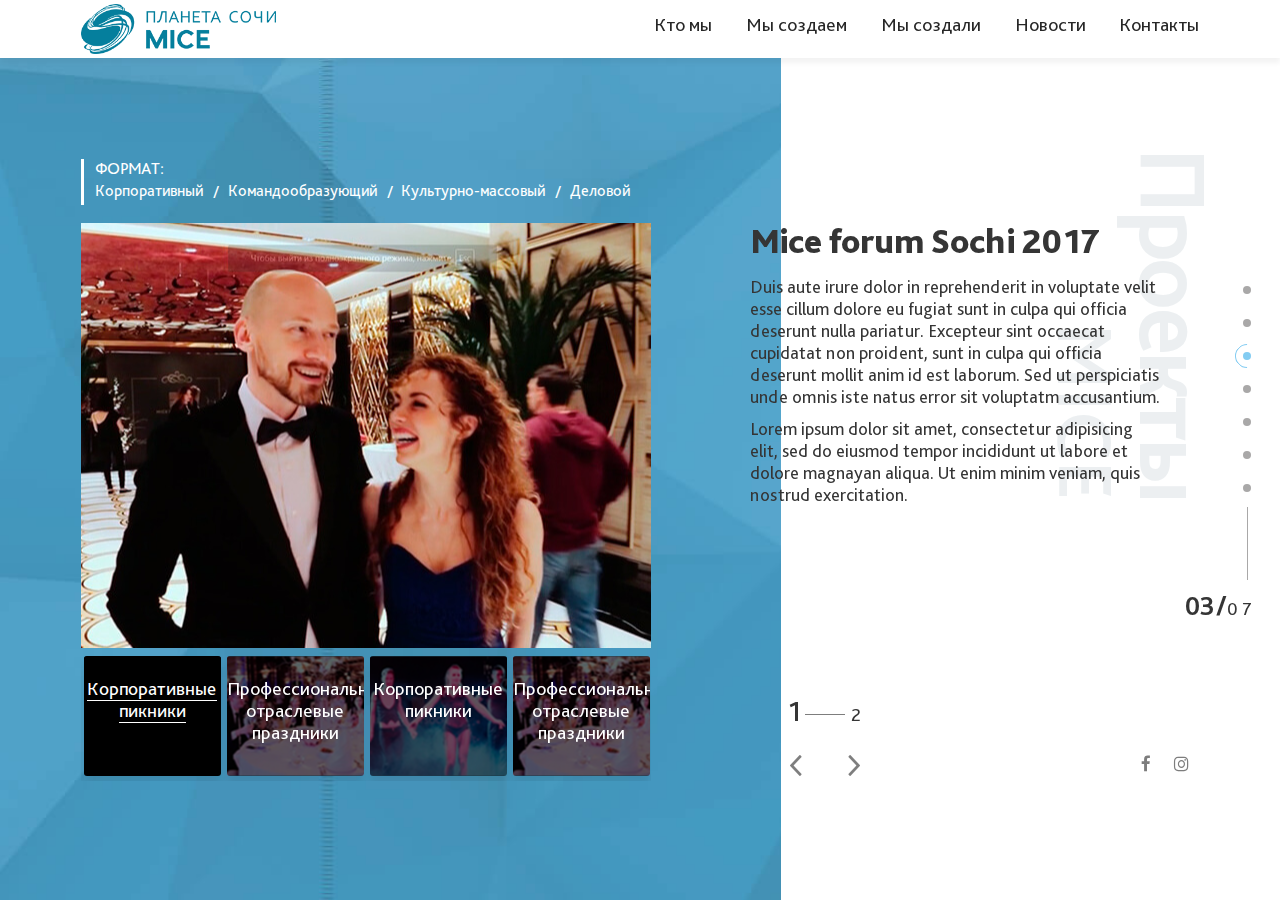
==== commit 77282927: "MICE" ====
--- a/index.html
+++ b/index.html
@@ -415,7 +415,7 @@
 									<div class="parent-slider parent_slider" data-parent-slider = "slider_2">
 										
 										<div class="two-sliders-slide">
-											
+
 											<div class="inner-slider articles_slider" data-slider = "inner_slider_1">
 
 												<div class="slide clearfix">
@@ -462,14 +462,14 @@
 														<p class="current-slide"></p>
 														<p class="total-slides"></p>
 													</div>
-													
+													<br />
 													<div class="slide-arrows-block">
 														<div class="append-arrows" data-slider = "inner_slider_1">
 														</div>
 													</div>
 												</div>
 
-											</div>					
+											</div>
 
 										</div>
 
@@ -557,7 +557,7 @@
 														<p class="current-slide"></p>
 														<p class="total-slides"></p>
 													</div>
-													
+													<br />
 													<div class="slide-arrows-block">
 														<div class="append-arrows" data-slider = "inner_slider_2">
 														</div>
@@ -616,7 +616,7 @@
 														<p class="current-slide"></p>
 														<p class="total-slides"></p>
 													</div>
-													
+													<br />
 													<div class="slide-arrows-block">
 														<div class="append-arrows" data-slider = "inner_slider_3">
 														</div>
@@ -711,7 +711,7 @@
 														<p class="current-slide"></p>
 														<p class="total-slides"></p>
 													</div>
-													
+													<br />
 													<div class="slide-arrows-block">
 														<div class="append-arrows" data-slider = "inner_slider_4">
 														</div>
@@ -770,7 +770,7 @@
 														<p class="current-slide"></p>
 														<p class="total-slides"></p>
 													</div>
-													
+													<br />
 													<div class="slide-arrows-block">
 														<div class="append-arrows" data-slider = "inner_slider_5">
 														</div>
@@ -833,6 +833,10 @@
 											</div>
 										</div>
 
+									</div>
+
+									<div class="append-inner-slide-pagination" data-inner-slider-pagination = "inner_slider_1">
+										
 									</div>
 
 									<div class="socials-block inner_page">
--- a/css/style.css
+++ b/css/style.css
@@ -1530,6 +1530,10 @@
     position: relative;
 }
 
+.two-sliders-slide {
+    padding-bottom: 130px;
+}
+
 .two-sliders-slide .col-1 {
     width: 58%;
 }
@@ -1586,6 +1590,10 @@
     font-weight: normal;
     color: #353535;
     padding: 6px 0;
+}
+
+.miniatures-slider-block {
+    margin: -130px 0 0 0;
 }
 
 .article-inner-miniatures-slider {
@@ -1710,8 +1718,8 @@
     vertical-align: top;
     width: auto;
     position: absolute;
-    bottom: -7px;
-    left: 65%;
+    bottom: -6px;
+    left: 63.3%;
 }
 
 .socials-block.inner_page {
@@ -2722,6 +2730,25 @@
 .articles-slider-2_1 .slide .article {
     max-width: 100%;
     margin: 40px 0 0 0;
+    text-align: left;
+}
+
+.articles-slider-2_1 .slide .article h3 {
+    font-family: "Bliss Pro", Arial, Verdana, sans-serif;
+    font-size: 40px;
+    line-height: 40px;
+    font-weight: 900;
+    color: #353535;
+    padding-bottom: 24px;
+}
+
+.articles-slider-2_1 .slide .article p {
+    font-family: "Bliss Pro", Arial, Verdana, sans-serif;
+    font-size: 19px;
+    line-height: 24px;
+    font-weight: normal;
+    color: #272727;
+    padding: 6px 0;
 }
 
 .articles-slider-2.articles-slider-2_1 .col-2 {
--- a/css/responsive.css
+++ b/css/responsive.css
@@ -15,6 +15,10 @@
 
 	/*-- Slide 4 --*/
 
+	.slide-3 .h-block-right {
+		right: 3px;
+	}
+
 	.slide-4 .h-block-right {
 	    right: 0;
 	}
@@ -70,7 +74,7 @@
 
 	/*-- Slide 3 --*/
 
-/*	.slide-page.slide-left-bg:before {
+	.slide-page.slide-left-bg:before {
 	    width: 61%;
 	}
 
@@ -89,36 +93,33 @@
 	    line-height: 27px;
 	}
 
-	.articles-slider-2 .slide .col-1 {
+	.two-sliders-slide .slide .col-1 {
 	    width: 51%;
 	}
 
-	.articles-slider-2 .slide .col-2 {
+	.two-sliders-slide .slide .col-2 {
 	    width: 49%;
 	}
 
-	.article-inner-slider .article-inner-slide {
-	    height: 334px;
-	}
-
-	.articles-slider-2 .slide .article {
-	    width: 95%;
-	    max-width: 95%;
-	    padding-right: 61px;
-	}
-
-	.articles-slider-2 .slide {
-	    min-height: auto;
-	}
-
-	.slider-pagination-2 {
-	    bottom: -18px;
-	}
-
-	.socials-block.inner_page {
-	    bottom: 0;
-	}
-*/
+	.two-sliders-slide .col-2 {
+	    padding-right: 40px;
+	}
+
+	.two-sliders-slide .article h3 {
+	    font-size: 35px;
+	    line-height: 35px;
+	}
+
+	.two-sliders-slide .article p {
+	    font-size: 18px;
+	    line-height: 22px;
+	    padding: 5px 0;
+	}
+
+	.article-inner-miniatures-slider {
+	    width: 51%;
+	}
+
 	/*-- /Slide 3 --*/
 
 	/*-- Slide 5 --*/
@@ -231,6 +232,20 @@
 	    padding: 10px 3%;
 	}
 
+	.articles-slider-2_1 .slide .article h3 {
+	    font-family: "Bliss Pro", Arial, Verdana, sans-serif;
+	    font-size: 33px;
+	    line-height: 33px;
+	    font-weight: 900;
+	    color: #353535;
+	    padding-bottom: 11px;
+	}
+
+	.articles-slider-2_1 .slide .article p {
+	    font-size: 17px;
+	    line-height: 22px;
+	}
+
 	/*-- /Slide 3 About Page --*/
 
 	/*-- Slide 4 About Page --*/
@@ -416,50 +431,33 @@
 
 	/*-- Slide 3 --*/
 
-/*	.h-block-right h2 {
-	    font-size: 105px;
-	    line-height: 105px;
-	}
-
-	.h-block-right h3 {
-	    font-size: 58px;
-	    line-height: 58px;
-	}
-
-	.slide-inner-nav li a {
-	    font-size: 13px;
-	    line-height: 27px;
-	}
-
-	.articles-slider-2 .slide .article h3 {
-	    font-size: 28px;
-	    line-height: 28px;
-	    padding: 0 0 5px 0;
-	}
-
-	.articles-slider-2 .slide .article p {
-	    font-size: 17px;
-	    line-height: 21px;
-	    padding: 4px 0;
-	}
-
-	.article-inner-miniatures-slider .miniature-slide {
-	    width: 162px;
-	    height: 93px;
-	}
-
-	.miniature-descript {
-	    padding-top: 14px;
-	}
-
-	.miniature-descript span {
-	    font-size: 15px;
-	    line-height: 15px;
-	}
-
-	.articles-slider-2 .slide .article {
-	    padding-right: 40px;
-	}*/
+	.slide-page.slide-left-bg:before {
+	    width: 60%;
+	}
+
+	.slide-page-header {
+	    display: block;
+	    width: 60%;
+	}
+
+	.two-sliders-slide .slide .col-1 {
+	    width: 47%;
+	}
+
+	.two-sliders-slide .col-1 .img-box {
+	    height: 325px;
+	}
+
+	.two-sliders-slide .slide .col-2 {
+	    width: 53%;
+	    text-align: left;
+		padding-left: 4%;
+		padding-right: 30px;
+	}
+
+	.article-inner-miniatures-slider {
+	    width: 47%;
+	}
 
 	/*-- /Slide 3 --*/
 
@@ -657,6 +655,20 @@
 	    left: 4%;
 	}
 
+	.articles-slider-2_1 .slide .article h3 {
+	    font-size: 26px;
+	    line-height: 26px;
+	    padding-bottom: 5px;
+	}
+
+	.articles-slider-2_1 .slide .article p {
+	    font-size: 17px;
+	    line-height: 22px;
+	    padding: 2px 0;
+	}
+
+	/*-- /Slide 3 About Page --*/
+
 	/*-- /Slide 3 About Page --*/
 
 	/*-- Slide 4 About Page --*/
@@ -845,7 +857,7 @@
 	    padding: 5px 120px 5px 0;
 	}
 
-	.count-slides-block {
+	.news-slider-controls .count-slides-block {
 	    position: relative;
 	    top: 20px;
 	}
@@ -982,20 +994,29 @@
 
 	/*-- Slide 3 --*/
 
-/*	.slide-page.slide-left-bg:before {
-	    width: 89%;
+	.slide-page.slide-left-bg:before {
+	    width: 80%;
 	}
 
 	.slide-page-header {
-	    width: 90%;
+	    width: 80%;
+	}
+
+	.slide-inner-nav li a {
+	    font-size: 15px;
+	    line-height: 26px;
 	}
 
 	.articles-slider-2-block {
 	    margin: 2px 0;
 	}
 
+	.inner-slider {
+		height: 250px;
+	}
+
 	.article-inner-slider .article-inner-slide {
-	    height: 234px;
+	    height: 250px;
 	}
 
 	.article-inner-slider {
@@ -1010,15 +1031,42 @@
 	    padding-top: 5px;
 	}
 
-	.articles-slider-2 .slide .article p {
+	.two-sliders-slide .col-1 .img-box {
+	    height: 250px;
+	}
+
+	.two-sliders-slide .article h3 {
+	    font-size: 30px;
+	    line-height: 30px;
+	    padding-bottom: 5px;
+	}
+
+	.two-sliders-slide .article p {
+	    font-size: 16px;
+	    line-height: 18px;
+	    padding: 2px 0;
+	}
+
+	.miniatures-slider-block {
+	    margin: -81px 0 0 0;
+	}
+
+	.two-sliders-slide {
+	    padding-bottom: 81px;
+	}
+
+	.slider-pagination-2 {
+	    bottom: -7px;
+	}
+
+	.two-sliders-slide .count-slides-block {
+	    top: 24px;
+	}
+
+	.miniature-descript span {
 	    font-size: 14px;
-	    line-height: 16px;
-	    padding: 2px 0;
-	}
-
-	.count-slides-block {
-	    margin: 0;
-	}*/
+	    line-height: 14px;
+	}
 
 	/*-- /Slide 3 --*/
 
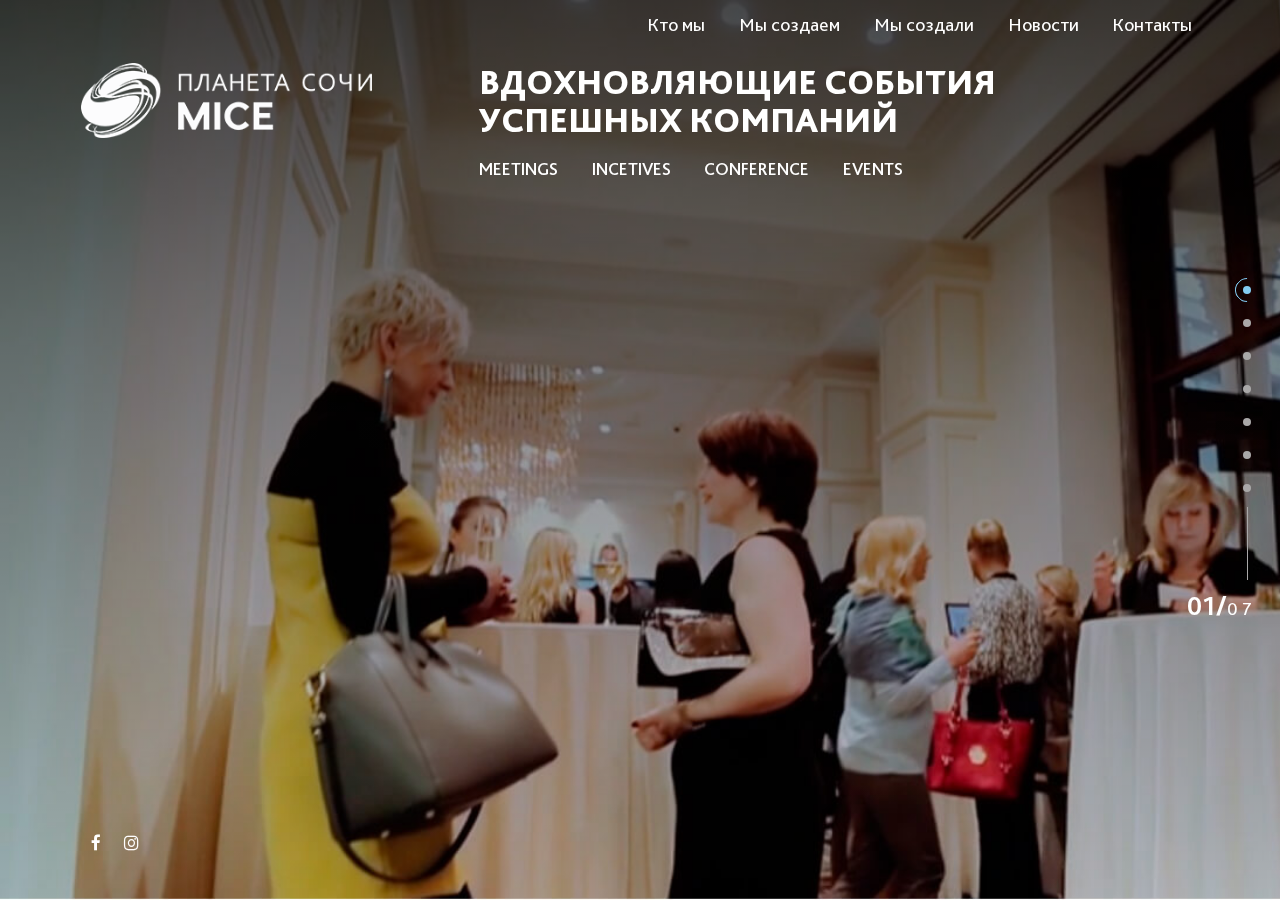
==== commit 44180eaf: "MICE" ====
--- a/index.html
+++ b/index.html
@@ -52,7 +52,17 @@
 
 				<div class="col col-2 right">
 
-					<div class="main-nav-block">
+					<div class="respmenubtn-box">
+
+						<button class="respmenubtn">					
+							<span></span>
+							<span></span>
+							<span></span>
+						</button>
+
+					</div>
+
+					<div class="main-nav-block scroll">
 						<ul class="main-nav">
 							<li><a href="about.html">Кто мы</a></li>
 							<li><a href="we_create.html">Мы создаем</a></li>
@@ -138,69 +148,69 @@
 
 					<div class="front-block">
 
-							<div class="promo-slider-block">
-
-								<div class="row">
-
-									<div class="promo-slider">
-
-										<div class="slide">
-											<div class="two-cols clearfix">
-												<div class="col col-1 left">
-													<div class="slide-logo">
-														<img src="img/logo_white.png" alt="">
-													</div>
-												</div>
-
-												<div class="col col-2 right">
-
-													<h1>Вдохновляющие события<br /> успешных компаний</h1>
-
-													<div class="promo-thumbs-block">
-
-														<ul class="promo-thumbs">
-
-															<li><a href="#">Meetings</a></li>
-															<li><a href="#">Incetives</a></li>
-															<li><a href="#">Conference</a></li>
-															<li><a href="#">Events</a></li>
-
-														</ul>
-
-													</div>
-
-												</div>
-											</div>
-										</div>
-
-										<div class="slide">
-											<div class="two-cols clearfix">
-												<div class="col col-1 left">
-													<div class="slide-logo">
-														<img src="img/logo_white.png" alt="">
-													</div>
-												</div>
-
-												<div class="col col-2 right">
-
-													<h1>Вдохновляющие события<br /> успешных компаний</h1>
-
-													<p>Lorem ipsum dolor sit amet, consectetur adipisicing elit, sed do eiusmod
-													tempor incididunt ut labore et dolore magna aliqua. Ut enim ad minim veniam,
-													quis nostrud exercitation ullamco laboris nisi ut aliquip ex ea commodo
-													consequat. Duis aute irure dolor in reprehenderit in voluptate velit esse
-													cillum dolore eu fugiat nulla pariatur. Excepteur sint occaecat cupidatat non
-													proident, sunt in culpa qui officia deserunt mollit anim id est laborum.</p>
-
-												</div>
-											</div>
-										</div>
-
-									</div>
-
-								</div>
-
-							</div>						
+						<div class="promo-slider-block">
+
+							<div class="row">
+
+								<div class="promo-slider">
+
+									<div class="slide">
+										<div class="two-cols clearfix">
+											<div class="col col-1 left">
+												<div class="slide-logo">
+													<img src="img/logo_white.png" alt="">
+												</div>
+											</div>
+
+											<div class="col col-2 right">
+
+												<h1>Вдохновляющие события<br /> успешных компаний</h1>
+
+												<div class="promo-thumbs-block">
+
+													<ul class="promo-thumbs">
+
+														<li><a href="#">Meetings</a></li>
+														<li><a href="#">Incetives</a></li>
+														<li><a href="#">Conference</a></li>
+														<li><a href="#">Events</a></li>
+
+													</ul>
+
+												</div>
+
+											</div>
+										</div>
+									</div>
+
+									<div class="slide">
+										<div class="two-cols clearfix">
+											<div class="col col-1 left">
+												<div class="slide-logo">
+													<img src="img/logo_white.png" alt="">
+												</div>
+											</div>
+
+											<div class="col col-2 right">
+
+												<h1>Вдохновляющие события<br /> успешных компаний</h1>
+
+												<p>Lorem ipsum dolor sit amet, consectetur adipisicing elit, sed do eiusmod
+												tempor incididunt ut labore et dolore magna aliqua. Ut enim ad minim veniam,
+												quis nostrud exercitation ullamco laboris nisi ut aliquip ex ea commodo
+												consequat. Duis aute irure dolor in reprehenderit in voluptate velit esse
+												cillum dolore eu fugiat nulla pariatur. Excepteur sint occaecat cupidatat non
+												proident, sunt in culpa qui officia deserunt mollit anim id est laborum.</p>
+
+											</div>
+										</div>
+									</div>
+
+								</div>
+
+							</div>
+
+						</div>						
 
 					</div>
 
@@ -239,6 +249,12 @@
 
 									<div class="slide">
 
+										<div class="img-box">
+
+											<img class="article-photo" src="img/photo.jpg" alt="" />
+
+										</div>
+
 										<div class="article">
 
 											<div class="inner">
@@ -257,7 +273,11 @@
 
 											</div>
 
-										</div>
+										</div>										
+
+									</div>
+
+									<div class="slide">
 
 										<div class="img-box">
 
@@ -265,10 +285,6 @@
 
 										</div>
 
-									</div>
-
-									<div class="slide">
-
 										<div class="article">
 
 											<div class="inner">
@@ -287,13 +303,7 @@
 
 											</div>
 
-										</div>
-
-										<div class="img-box">
-
-											<img class="article-photo" src="img/photo.jpg" alt="" />
-
-										</div>
+										</div>										
 
 									</div>
 
@@ -385,11 +395,16 @@
 
 			<!-- Slide 3 -->
 
-				<div class="slide-page slide-3 slide-left-bg active">
-
-					<div class="center">
+				<div class="slide-page slide-3 slide-left-bg">
+
+					<!-- <div class="center"> -->
 
 						<div class="row">
+
+							<div class="h-block-right align-right">
+								<h2>Проекты</h2>
+								<h3>MICE</h3>
+							</div>
 
 							<div class="slide-page-header">
 
@@ -401,16 +416,13 @@
 									<li><a href="#">Деловой</a></li>
 								</ul>
 
-							</div>
-
-							<div class="h-block-right align-right">
-								<h2>Проекты</h2>
-								<h3>MICE</h3>
-							</div>
+							</div>							
 
 							<div class="articles-slider-2-block">
 
-								<div class="parent-slider-block">
+								<div class="parent-slider-block scroll">
+
+									<button type="button" class="close-slider"></button>
 									
 									<div class="parent-slider parent_slider" data-parent-slider = "slider_2">
 										
@@ -420,11 +432,23 @@
 
 												<div class="slide clearfix">
 
+													<div class="col col-2 right">
+														<div class="article">
+															<h3>Mice forum Sochi 2017</h3>
+															<p>Duis aute irure dolor in reprehenderit in voluptate velit esse cillum dolore eu fugiat sunt in culpa qui officia deserunt nulla pariatur. Excepteur sint occaecat cupidatat non proident, sunt in culpa qui officia deserunt mollit anim id est laborum. Sed ut perspiciatis unde omnis iste natus error sit voluptatm accusantium.</p>
+															<p>Lorem ipsum dolor sit amet, consectetur adipisicing elit, sed do eiusmod tempor incididunt ut labore et dolore magnayan aliqua. Ut enim minim veniam, quis nostrud exercitation.</p>
+														</div>
+													</div>
+
 													<div class="col col-1 left">
 														<div class="img-box">
 															<img src="img/photo_02.jpg" alt="" />
 														</div>
-													</div>
+													</div>											
+
+												</div>
+
+												<div class="slide clearfix">
 
 													<div class="col col-2 right">
 														<div class="article">
@@ -433,24 +457,12 @@
 															<p>Lorem ipsum dolor sit amet, consectetur adipisicing elit, sed do eiusmod tempor incididunt ut labore et dolore magnayan aliqua. Ut enim minim veniam, quis nostrud exercitation.</p>
 														</div>
 													</div>
-
-												</div>
-
-												<div class="slide clearfix">
 
 													<div class="col col-1 left">
 														<div class="img-box">
 															<img src="img/photo_02.jpg" alt="" />
 														</div>
-													</div>
-
-													<div class="col col-2 right">
-														<div class="article">
-															<h3>Mice forum Sochi 2017</h3>
-															<p>Duis aute irure dolor in reprehenderit in voluptate velit esse cillum dolore eu fugiat sunt in culpa qui officia deserunt nulla pariatur. Excepteur sint occaecat cupidatat non proident, sunt in culpa qui officia deserunt mollit anim id est laborum. Sed ut perspiciatis unde omnis iste natus error sit voluptatm accusantium.</p>
-															<p>Lorem ipsum dolor sit amet, consectetur adipisicing elit, sed do eiusmod tempor incididunt ut labore et dolore magnayan aliqua. Ut enim minim veniam, quis nostrud exercitation.</p>
-														</div>
-													</div>
+													</div>													
 
 												</div>
 
@@ -479,11 +491,23 @@
 
 												<div class="slide clearfix">
 
+													<div class="col col-2 right">
+														<div class="article">
+															<h3>Mice forum Sochi 2017</h3>
+															<p>Duis aute irure dolor in reprehenderit in voluptate velit esse cillum dolore eu fugiat sunt in culpa qui officia deserunt nulla pariatur. Excepteur sint occaecat cupidatat non proident, sunt in culpa qui officia deserunt mollit anim id est laborum. Sed ut perspiciatis unde omnis iste natus error sit voluptatm accusantium.</p>
+															<p>Lorem ipsum dolor sit amet, consectetur adipisicing elit, sed do eiusmod tempor incididunt ut labore et dolore magnayan aliqua. Ut enim minim veniam, quis nostrud exercitation.</p>
+														</div>
+													</div>
+
 													<div class="col col-1 left">
 														<div class="img-box">
 															<img src="img/photo_02.jpg" alt="" />
 														</div>
-													</div>
+													</div>													
+
+												</div>
+
+												<div class="slide clearfix">
 
 													<div class="col col-2 right">
 														<div class="article">
@@ -492,10 +516,6 @@
 															<p>Lorem ipsum dolor sit amet, consectetur adipisicing elit, sed do eiusmod tempor incididunt ut labore et dolore magnayan aliqua. Ut enim minim veniam, quis nostrud exercitation.</p>
 														</div>
 													</div>
-
-												</div>
-
-												<div class="slide clearfix">
 
 													<div class="col col-1 left">
 														<div class="img-box">
@@ -503,6 +523,10 @@
 														</div>
 													</div>
 
+												</div>
+
+												<div class="slide clearfix">
+
 													<div class="col col-2 right">
 														<div class="article">
 															<h3>Mice forum Sochi 2017</h3>
@@ -510,16 +534,16 @@
 															<p>Lorem ipsum dolor sit amet, consectetur adipisicing elit, sed do eiusmod tempor incididunt ut labore et dolore magnayan aliqua. Ut enim minim veniam, quis nostrud exercitation.</p>
 														</div>
 													</div>
-
-												</div>
-
-												<div class="slide clearfix">
 
 													<div class="col col-1 left">
 														<div class="img-box">
 															<img src="img/photo_02.jpg" alt="" />
 														</div>
-													</div>
+													</div>												
+
+												</div>
+
+												<div class="slide clearfix">
 
 													<div class="col col-2 right">
 														<div class="article">
@@ -528,24 +552,12 @@
 															<p>Lorem ipsum dolor sit amet, consectetur adipisicing elit, sed do eiusmod tempor incididunt ut labore et dolore magnayan aliqua. Ut enim minim veniam, quis nostrud exercitation.</p>
 														</div>
 													</div>
-
-												</div>
-
-												<div class="slide clearfix">
 
 													<div class="col col-1 left">
 														<div class="img-box">
 															<img src="img/photo_02.jpg" alt="" />
 														</div>
-													</div>
-
-													<div class="col col-2 right">
-														<div class="article">
-															<h3>Mice forum Sochi 2017</h3>
-															<p>Duis aute irure dolor in reprehenderit in voluptate velit esse cillum dolore eu fugiat sunt in culpa qui officia deserunt nulla pariatur. Excepteur sint occaecat cupidatat non proident, sunt in culpa qui officia deserunt mollit anim id est laborum. Sed ut perspiciatis unde omnis iste natus error sit voluptatm accusantium.</p>
-															<p>Lorem ipsum dolor sit amet, consectetur adipisicing elit, sed do eiusmod tempor incididunt ut labore et dolore magnayan aliqua. Ut enim minim veniam, quis nostrud exercitation.</p>
-														</div>
-													</div>
+													</div>													
 
 												</div>
 
@@ -574,11 +586,23 @@
 
 												<div class="slide clearfix">
 
+													<div class="col col-2 right">
+														<div class="article">
+															<h3>Mice forum Sochi 2017</h3>
+															<p>Duis aute irure dolor in reprehenderit in voluptate velit esse cillum dolore eu fugiat sunt in culpa qui officia deserunt nulla pariatur. Excepteur sint occaecat cupidatat non proident, sunt in culpa qui officia deserunt mollit anim id est laborum. Sed ut perspiciatis unde omnis iste natus error sit voluptatm accusantium.</p>
+															<p>Lorem ipsum dolor sit amet, consectetur adipisicing elit, sed do eiusmod tempor incididunt ut labore et dolore magnayan aliqua. Ut enim minim veniam, quis nostrud exercitation.</p>
+														</div>
+													</div>
+
 													<div class="col col-1 left">
 														<div class="img-box">
 															<img src="img/photo_02.jpg" alt="" />
 														</div>
-													</div>
+													</div>												
+
+												</div>
+
+												<div class="slide clearfix">
 
 													<div class="col col-2 right">
 														<div class="article">
@@ -587,22 +611,10 @@
 															<p>Lorem ipsum dolor sit amet, consectetur adipisicing elit, sed do eiusmod tempor incididunt ut labore et dolore magnayan aliqua. Ut enim minim veniam, quis nostrud exercitation.</p>
 														</div>
 													</div>
-
-												</div>
-
-												<div class="slide clearfix">
 
 													<div class="col col-1 left">
 														<div class="img-box">
 															<img src="img/photo_02.jpg" alt="" />
-														</div>
-													</div>
-
-													<div class="col col-2 right">
-														<div class="article">
-															<h3>Mice forum Sochi 2017</h3>
-															<p>Duis aute irure dolor in reprehenderit in voluptate velit esse cillum dolore eu fugiat sunt in culpa qui officia deserunt nulla pariatur. Excepteur sint occaecat cupidatat non proident, sunt in culpa qui officia deserunt mollit anim id est laborum. Sed ut perspiciatis unde omnis iste natus error sit voluptatm accusantium.</p>
-															<p>Lorem ipsum dolor sit amet, consectetur adipisicing elit, sed do eiusmod tempor incididunt ut labore et dolore magnayan aliqua. Ut enim minim veniam, quis nostrud exercitation.</p>
 														</div>
 													</div>
 
@@ -633,11 +645,23 @@
 
 												<div class="slide clearfix">
 
+													<div class="col col-2 right">
+														<div class="article">
+															<h3>Mice forum Sochi 2017</h3>
+															<p>Duis aute irure dolor in reprehenderit in voluptate velit esse cillum dolore eu fugiat sunt in culpa qui officia deserunt nulla pariatur. Excepteur sint occaecat cupidatat non proident, sunt in culpa qui officia deserunt mollit anim id est laborum. Sed ut perspiciatis unde omnis iste natus error sit voluptatm accusantium.</p>
+															<p>Lorem ipsum dolor sit amet, consectetur adipisicing elit, sed do eiusmod tempor incididunt ut labore et dolore magnayan aliqua. Ut enim minim veniam, quis nostrud exercitation.</p>
+														</div>
+													</div>
+
 													<div class="col col-1 left">
 														<div class="img-box">
 															<img src="img/photo_02.jpg" alt="" />
 														</div>
-													</div>
+													</div>													
+
+												</div>
+
+												<div class="slide clearfix">
 
 													<div class="col col-2 right">
 														<div class="article">
@@ -646,16 +670,16 @@
 															<p>Lorem ipsum dolor sit amet, consectetur adipisicing elit, sed do eiusmod tempor incididunt ut labore et dolore magnayan aliqua. Ut enim minim veniam, quis nostrud exercitation.</p>
 														</div>
 													</div>
-
-												</div>
-
-												<div class="slide clearfix">
 
 													<div class="col col-1 left">
 														<div class="img-box">
 															<img src="img/photo_02.jpg" alt="" />
 														</div>
-													</div>
+													</div>												
+
+												</div>
+
+												<div class="slide clearfix">
 
 													<div class="col col-2 right">
 														<div class="article">
@@ -664,16 +688,16 @@
 															<p>Lorem ipsum dolor sit amet, consectetur adipisicing elit, sed do eiusmod tempor incididunt ut labore et dolore magnayan aliqua. Ut enim minim veniam, quis nostrud exercitation.</p>
 														</div>
 													</div>
-
-												</div>
-
-												<div class="slide clearfix">
 
 													<div class="col col-1 left">
 														<div class="img-box">
 															<img src="img/photo_02.jpg" alt="" />
 														</div>
-													</div>
+													</div>													
+
+												</div>
+
+												<div class="slide clearfix">
 
 													<div class="col col-2 right">
 														<div class="article">
@@ -682,24 +706,12 @@
 															<p>Lorem ipsum dolor sit amet, consectetur adipisicing elit, sed do eiusmod tempor incididunt ut labore et dolore magnayan aliqua. Ut enim minim veniam, quis nostrud exercitation.</p>
 														</div>
 													</div>
-
-												</div>
-
-												<div class="slide clearfix">
 
 													<div class="col col-1 left">
 														<div class="img-box">
 															<img src="img/photo_02.jpg" alt="" />
 														</div>
-													</div>
-
-													<div class="col col-2 right">
-														<div class="article">
-															<h3>Mice forum Sochi 2017</h3>
-															<p>Duis aute irure dolor in reprehenderit in voluptate velit esse cillum dolore eu fugiat sunt in culpa qui officia deserunt nulla pariatur. Excepteur sint occaecat cupidatat non proident, sunt in culpa qui officia deserunt mollit anim id est laborum. Sed ut perspiciatis unde omnis iste natus error sit voluptatm accusantium.</p>
-															<p>Lorem ipsum dolor sit amet, consectetur adipisicing elit, sed do eiusmod tempor incididunt ut labore et dolore magnayan aliqua. Ut enim minim veniam, quis nostrud exercitation.</p>
-														</div>
-													</div>
+													</div>												
 
 												</div>
 
@@ -728,11 +740,23 @@
 
 												<div class="slide clearfix">
 
+													<div class="col col-2 right">
+														<div class="article">
+															<h3>Mice forum Sochi 2017</h3>
+															<p>Duis aute irure dolor in reprehenderit in voluptate velit esse cillum dolore eu fugiat sunt in culpa qui officia deserunt nulla pariatur. Excepteur sint occaecat cupidatat non proident, sunt in culpa qui officia deserunt mollit anim id est laborum. Sed ut perspiciatis unde omnis iste natus error sit voluptatm accusantium.</p>
+															<p>Lorem ipsum dolor sit amet, consectetur adipisicing elit, sed do eiusmod tempor incididunt ut labore et dolore magnayan aliqua. Ut enim minim veniam, quis nostrud exercitation.</p>
+														</div>
+													</div>
+
 													<div class="col col-1 left">
 														<div class="img-box">
 															<img src="img/photo_02.jpg" alt="" />
 														</div>
-													</div>
+													</div>													
+
+												</div>
+
+												<div class="slide clearfix">
 
 													<div class="col col-2 right">
 														<div class="article">
@@ -741,24 +765,12 @@
 															<p>Lorem ipsum dolor sit amet, consectetur adipisicing elit, sed do eiusmod tempor incididunt ut labore et dolore magnayan aliqua. Ut enim minim veniam, quis nostrud exercitation.</p>
 														</div>
 													</div>
-
-												</div>
-
-												<div class="slide clearfix">
 
 													<div class="col col-1 left">
 														<div class="img-box">
 															<img src="img/photo_02.jpg" alt="" />
 														</div>
-													</div>
-
-													<div class="col col-2 right">
-														<div class="article">
-															<h3>Mice forum Sochi 2017</h3>
-															<p>Duis aute irure dolor in reprehenderit in voluptate velit esse cillum dolore eu fugiat sunt in culpa qui officia deserunt nulla pariatur. Excepteur sint occaecat cupidatat non proident, sunt in culpa qui officia deserunt mollit anim id est laborum. Sed ut perspiciatis unde omnis iste natus error sit voluptatm accusantium.</p>
-															<p>Lorem ipsum dolor sit amet, consectetur adipisicing elit, sed do eiusmod tempor incididunt ut labore et dolore magnayan aliqua. Ut enim minim veniam, quis nostrud exercitation.</p>
-														</div>
-													</div>
+													</div>													
 
 												</div>
 
@@ -851,7 +863,7 @@
 
 						</div>
 
-					</div>
+					<!-- </div> -->
 
 				</div>
 
--- a/css/style.css
+++ b/css/style.css
@@ -915,6 +915,108 @@
     display: block;
 }
 
+
+/* ----- Responsive Menu Button ------ */
+
+.mCSB_draggerContainer {
+    opacity: 0 !important;
+    right: -20px;
+}
+
+.respmenubtn-box {
+    display: none;
+    width: 100%;
+    min-height: 34px;
+    text-align: right;
+    position: relative;
+    z-index: 5;
+}
+
+.respmenubtn {
+    display: inline-block;
+    vertical-align: middle;
+    width: 35px;
+    height: 30px;
+    margin: 4px 0 0 0;
+    cursor: pointer;
+    z-index: 8;
+    background: transparent;
+    border: 1px solid transparent;
+}
+
+.respmenubtn span {
+    display: block;
+    width: 27px;
+    height: 3px;
+    background: rgb(131, 165, 242);
+    margin: 0 auto 7px auto;
+
+    -webkit-transition-property: transform, border, background;
+    -webkit-transition-duration: .3s;
+    -webkit-transition-timing-function: ease;
+
+    -moz-transition-property: transform, border, background;
+    -moz-transition-duration: .3s;
+    -moz-transition-timing-function: ease;
+
+    -ms-transition-property: transform, border, background;
+    -ms-transition-duration: .3s;
+    -ms-transition-timing-function: ease;
+
+    -o-transition-property: transform, border, background;
+    -o-transition-duration: .3s;
+    -o-transition-timing-function: ease;
+
+    transition-property: transform, border, background;
+    transition-duration: .3s;
+    transition-timing-function: ease;
+}
+
+.respmenubtn span:last-child {
+    margin: 0 auto;
+}
+
+.respmenubtn:active {
+    -webkit-tap-highlight-color: rgba(0,0,0,0); 
+    -webkit-tap-highlight-color: transparent;
+}
+
+.respmenubtn:hover span {
+    background: rgb(131, 204, 242);
+}
+
+.respmenubtn.active span {
+    position: relative;
+    width: 35px;
+    top: 1px;
+    left: 0px;
+    background: rgb(131, 204, 242);
+}
+
+.respmenubtn.active span:last-child {
+    display: none;
+}
+
+.respmenubtn.active span:first-child {
+    -webkit-transform: rotate(45deg);
+    -moz-transform: rotate(45deg);
+    -o-transform: rotate(45deg);
+    transform: rotate(45deg);
+    margin: 3px 0 0 0;
+    position: relative;
+    top: 4px;
+    left: 1px;
+}
+
+.respmenubtn.active span:nth-child(2) {
+    -webkit-transform: rotate(-45deg);
+    -moz-transform: rotate(-45deg);
+    -o-transform: rotate(-45deg);
+    transform: rotate(-45deg);
+}
+
+/* ----- / Responsive Menu Button ------ */
+
 /*-------------------------------------------*/
 /* ----- CONTENT ------ */
 /*-------------------------------------------*/
@@ -1209,7 +1311,7 @@
     transform-origin: 0 0;
 }
 
-.h-block h2 :after {
+.h-block h2:after {
      content: "";
      float: left;
      margin-top: 100%;
@@ -1413,10 +1515,37 @@
     z-index: 5;
 }
 
+.close-slider {
+    display: none;
+    width: 30px;
+    height: 30px;
+    cursor: pointer;
+    position: relative;
+    top: 0;
+    left: 90%;
+    border: 1px solid transparent;
+    background: transparent;
+    -webkit-border-radius: 50%;
+    -moz-border-radius: 50%;
+    -ms-border-radius: 50%;
+    -o-border-radius: 50%;
+    border-radius: 50%;
+}
+
+.close-slider:before {
+    display: block;
+    content: "\2716";
+    font-family: "Bliss Pro", Arial, Verdana, sans-serif;
+    font-size: 28px;
+    line-height: 28px;
+    font-weight: normal;
+    color: rgb(131, 165, 242);
+}
+
 .slide-page-header {
     display: block;
     width: 50%;
-    margin-top: 23px;
+    margin-top: 60px;
     padding-left: 1%;
     border-left: 3px solid #ffffff;
 }
@@ -1623,9 +1752,19 @@
 }
 
 .article-inner-miniatures-slider .img-box {
+    display: block;
+    position: relative;
+    min-width: 100%;
+    min-height: 100%;
+}
+
+.article-inner-miniatures-slider .img-box img {
+    display: block;
     position: absolute;
     top: 50%;
     left: 50%;
+    min-width: 100%;
+    min-height: 100%;
     -webkit-transform: translate(-50%, -50%);
     -moz-transform: translate(-50%, -50%);
     -ms-transform: translate(-50%, -50%);
@@ -1637,6 +1776,8 @@
     display: block;
     padding-top: 22px;
     text-align: center;
+    min-width: 100%;
+    min-height: 100%;
     position: absolute;
     top: 0;
     left: 0;
@@ -2589,7 +2730,8 @@
 
 .contacts-content .socials-block {
     width: 100%;
-    text-align: center;  
+    text-align: center;
+    padding-bottom: 40px;
 }
 
 .contacts-content .socials-block .socials-list {
--- a/css/responsive.css
+++ b/css/responsive.css
@@ -80,7 +80,6 @@
 
 	.slide-page-header {
 	    width: 61%;
-	    margin-top: 20px;
 	}
 
 	.slide-page-header h2 {
@@ -594,7 +593,7 @@
 	}
 
 	.contacts-content {
-	    width: 53%;
+	    width: 59%;
 	    margin: 121px 0 0 0;
 	}
 
@@ -1060,6 +1059,7 @@
 	}
 
 	.two-sliders-slide .count-slides-block {
+		position: relative;
 	    top: 24px;
 	}
 
@@ -1348,13 +1348,582 @@
 
 @media only screen and (max-width: 700px) {
 
-
+	h1 {
+	    font-size: 21px;
+	    line-height: 29px;
+	}
+
+	.header-site .col-1 {
+	    width: 57%;
+	}
+
+	.header-site .col-2 {
+	    width: 43%;
+	}
+
+	.respmenubtn-box {
+	    display: block;
+	}
+
+	.main-nav-block {
+		display: none;
+		width: 100%;
+		height: 100vh;
+		background: rgba(255, 255, 255, .95);
+		position: fixed;
+		top: 0;
+		left: 0;
+	}
+
+	.main-nav {
+	    margin-right: 0px;
+	    margin-top: 45px;
+	    margin-bottom: 20px;
+	}
+
+	.main-nav li {
+		display: block;
+		width: 100%;
+		text-align: center;
+	}
+
+	.main-nav li a {
+	    font-size: 20px;
+	    line-height: 20px;
+	    font-weight: bold;
+	    padding: 5px 0;
+	    color: #4f8dff;
+	    text-transform: uppercase;
+	}
+
+	.main-nav li a:before {
+		display: none;
+	}
+
+	.main-nav li a:hover {
+		background: rgb(255, 255, 255);
+	}
+
+	/*-- Slide 1 --*/
+
+	.promo-video-block {
+		display: none;
+	}
+
+	.promo-slider .two-cols .col-1 {
+	    width: 100%;
+	    padding: 0 2%;
+	}
+
+	.promo-slider .two-cols .col-2 {
+	    width: 100%;
+	    text-align: center;
+	    padding: 20px 0 0 0;
+	}
+
+	.promo-thumbs li a {
+	    font-size: 17px;
+	    line-height: 17px;
+	}
+
+	.socials-list {
+	    padding: 5px 0;
+	}
+
+	/*-- /Slide 1 --*/
+
+	/*-- Slide 2 --*/
+
+	.articles-slider-block {
+	    padding: 11px 0 0 0;
+	    position: relative;
+	}
+
+	.articles-slider .img-box {
+	    display: block;
+	    margin: 0 auto;
+	    max-width: 100%;
+	    max-height: 100%;
+	    position: relative;
+	    right: 0;
+	}
+
+	.articles-slider .article {
+	    max-width: 100%;
+	    padding: 10px 2%;
+	}
+
+	/*-- /Slide 2 --*/
+
+	/*-- Slide 3 --*/
+
+	.h-block-right {
+		position: relative;
+		top: 0;
+		left: 0;
+	    opacity: 1;
+	    white-space: nowrap;
+	    transform: none;
+	    transform-origin: none;
+	    text-align: center;
+	}
+
+	.h-block-right h2 {
+		display: inline-block;
+		vertical-align: baseline;
+	    font-size: 40px;
+	    line-height: 40px;
+	}
+
+	.h-block-right h3 {
+		display: inline-block;
+		vertical-align: baseline;
+	    font-size: 50px;
+	    line-height: 50px;
+	}
+
+	.parent-slider-block {
+		display: block;
+		width: 100%;
+		height: 100vh;
+		margin: 0;
+		padding-top: 50px;
+		position: fixed !important;
+		background: rgb(255, 255, 255);
+		top: 0;
+		left: -110%;
+		z-index: 5;
+	}
+
+	.close-slider {
+	    display: block;
+	}
+
+	.two-sliders-slide {
+	    padding-bottom: 0;
+	}
+
+	.inner-slider {
+	    height: auto;
+	}
+
+	.slider-pagination-2 {
+	    position: relative;
+	    bottom: 0;
+	    left: 63.3%;
+	}
+
+	.miniatures-slider-block {
+	    margin: 0;
+	}
+
+	.slide-page.slide-left-bg:before {
+	    display: none;
+	}
+
+	.slide-page-header {
+		width: 100%;
+		margin-top: 19px;
+	    border-left: 3px solid #3d3d3d;
+	}
+
+	.slide-page-header h2 {
+	    color: #3d3d3d;
+	}
+
+	.slide-inner-nav li a {
+	    color: #3d3d3d;
+	}
+
+	.slide-inner-nav li:after {
+	    color: #3d3d3d;
+	}
+
+	.slide-inner-nav li a:link,
+	.slide-inner-nav li a:visited {
+	    border-bottom: 1px solid transparent;
+	}
+
+	.slide-inner-nav li a.active {
+	    border-bottom: 1px solid #3d3d3d;
+	}
+
+	.slide-inner-nav li a:hover {
+	    border-bottom: 1px solid #3d3d3d;
+	}
+
+	.two-sliders-slide .slide .col-1 {
+	    width: 100%;
+	    padding-top: 10px;
+	    padding-left: 2%;
+	    padding-right: 2%;
+	}
+
+	.two-sliders-slide .slide .col-2 {
+	    width: 100%;
+	    padding-bottom: 10px;
+	    padding-left: 2%;
+	    padding-right: 2%;
+	}
+
+	.socials-block.inner_page {
+	    position: relative;
+	    padding: 10px 0;
+	}
+
+	.article-inner-miniatures-slider {
+	    width: 100%;
+	}
+
+	/*-- /Slide 3 --*/
+
+	/*-- Slide 4 --*/
+
+	.slide-4 .h-block-right {
+	    position: relative;
+	    top: 0;
+	}
+
+	.left-nav-block {
+	    width: 100%;
+	    padding: 10px 0;
+	}
+
+	.accordeon {
+		margin-bottom: 20px;
+	}
+
+	.accordeon li {
+	    padding: 6px 0;
+	    font-size: 20px;
+	    line-height: 22px;
+	    width: 100%;
+	    text-align: center;
+	}
+
+	.accordeon li {
+		border: 1px solid #ededed;
+	    border-radius: 5px;
+	}
+
+	.accordeon li > ul li {
+		border: none;
+	    border-radius: none;
+	    padding: 5px 0;
+	}
+
+	.articles-slider-3-block {
+	    width: 100%;
+	    min-height: auto;
+	}
+
+	.left-nav-block-list li a {
+	    font-size: 18px;
+	    line-height: 18px;
+	}
+
+	.slide-two-cols .col-1 {
+	    width: 100%;
+	    text-align: center;
+	}
+
+	.slide-two-cols .col-1 .img-box {
+		display: block;
+		margin: 0 auto;
+	    max-width: 100%;
+	    max-height: 270px;
+	}
+
+	.slide-two-cols .col-1 .img-box {
+		width: auto;
+		height: auto;
+		max-width: 100%;
+		max-height: 100%;
+	}
+
+	.slide-two-cols .col-2 {
+	    width: 100%;
+	    margin: 10px 0;
+	    padding-left: 0%;
+	}
+
+	.slide-two-cols .article {
+		width: 100%;
+	    margin: 5px 0;
+	}
+
+	/*-- /Slide 4 --*/
+
+	/*-- Slide 5 --*/
+
+	.slide-5-h-block {
+	    position: relative;
+	    top: initial;
+	    bottom: 0;
+	    left: 0;
+	    transform: none;
+	    text-align: center;
+	    transform-origin: none;
+	}
+
+	.h-block h2 span.small {
+	    padding-top: 21px;
+	}
+
+	.team-thumbnails {
+	    width: 100%;
+	}
+
+	.team-thumbnails .thumbnail {
+		display: inline-block;
+		vertical-align: top;
+		width: 50%;
+	}
+
+	.h-block h2:after {
+	    display: none;
+	    margin-top: 0;
+	}
+
+	.team-thumbnails .thumbnail.th-2 {
+	    right: -8% !important;
+	}
+
+	.team-thumbnails .thumbnail.th-3 {
+		margin-top: 50px;
+		right: 0;
+	}
+
+	.team-thumbnails .thumbnail.th-3 .thumb-title {
+		top: -40px;
+	    left: 0;
+	    bottom: initial;
+	    transform: none;
+    	transform-origin: none;
+	}
+
+	.team-thumbnails .thumbnail.th-3 .thumb-title p {
+		color: #353535;
+	}
+
+	.team-thumbnails .thumbnail.th-4 {
+		top: -6px;
+	    right: -7%;
+	}
+
+	.team-thumbnails .thumbnail.th-4 .thumb-title {
+	    bottom: 0;
+	}
+
+	.team-thumbnails .thumbnail.th-5 {
+	    top: 26px;
+	}
+
+	.team-thumbnails .thumbnail.th-5 .thumb-title {
+		position: relative;
+	    left: 0;
+	}
+
+	.team-thumbnails .thumbnail.th-5 .thumb-title p {
+		color: #353535;
+	}
+
+	.team-thumbnails .thumbnail.th-6 {
+	    margin: 0;
+	}
+
+	.team-thumbnails .thumbnail.th-6 .thumb-title {
+		position: relative;
+	    left: 0;
+	    margin: 0;
+	}
+
+	/*-- /Slide 5 --*/
+
+	/*-- Slide 6 --*/
+
+	.form-h h2 {
+	    font-size: 31px;
+	    line-height: 33px;
+	}
+
+	/*-- /Slide 6 --*/
+
+	/*-- Slide 7 --*/
+
+	.map-block {
+		display: none;
+	}
+
+	.contacts-logo-block {
+		width: 100%;
+	    padding: 19px 0;
+	}
+
+	.contacts-thumbnails .thumbnail {
+	    margin: 10px 0;
+	}
+
+	.contacts-content {
+	    width: 100%;
+	}
+
+	.contacts-thumbnails .thumbnail p {
+	    font-size: 17px;
+	    line-height: 17px;
+	    padding: 5px 0;
+	}
+
+	/*-- /Slide 7 --*/
+
+	.slide-page {
+		height: auto !important;
+		min-height: auto !important;
+		position: relative !important;
+		opacity: 1 !important;
+		z-index: initial !important;
+	}
+
+	.sliding,
+	.back-bg {
+		display: none;
+	}
+
+	.site-nav-block {
+		display: none !important;
+	}
+
+	.mCSB_scrollTools .mCSB_draggerContainer {
+	    opacity: 1 !important;
+	    right: -10px;
+	}
+
+	.center {
+		padding-top: 20px !important;
+	}
 
 }
 
 
 @media only screen and (max-width: 480px) {
 
-
-
-}+	/*-- Slide 2 --*/
+
+	.h-block {
+	    position: relative;
+	    top: 0;
+	    left: 0;
+	    white-space: nowrap;
+	    transform: none !important;
+	    transform-origin: none !important;
+	}
+
+	.h-block h2 {
+	    font-size: 43px;
+	    line-height: 50px;
+	}
+
+	.h-block h2:after {
+	    display: none;
+	}
+
+	.h-block h2 span.small {
+	    font-size: 29px;
+	    line-height: 30px;
+	    padding-top: 15px;
+	}
+
+	.articles-slider .slide {
+	    padding: 13px 0;
+	}
+
+	/*-- /Slide 2 --*/
+
+	/*-- Slide 7 --*/
+
+	.contacts-thumbnails {
+	    padding: 0;
+	}
+
+	.contacts-thumbnails .thumbnail {
+	    width: 100%;
+	    text-align: center;
+	}
+
+	.contacts-thumbnails .thumbnail .icon-box {
+	    height: 41px;
+	    margin: 10px auto;
+	    text-align: center;
+	}
+
+	.contacts-thumbnails .thumbnail .icon-box:after {
+		position: relative;
+	    left: 0;
+	    margin: 8px auto 3px auto;
+	}
+
+	.footer-6 p {
+	    width: 100%;
+	}
+
+	/*-- /Slide 7 --*/
+
+}
+
+@media only screen and (max-width: 420px) {
+
+	/*-- Slide 5 --*/
+
+	.team-thumbnails .thumbnail {
+		display: block;
+		width: 100%;
+		margin: 10px 0;
+		text-align: center;
+	}
+
+	.team-thumbnails .thumbnail .inner {
+		display: inline-block;
+		vertical-align: top;
+	}
+
+	.team-thumbnails .thumbnail .img-box {
+	    max-width: 100%;
+	    max-height: 100%;
+	}
+
+	.team-thumbnails .thumbnail.th-2 .thumb-title {
+	    left: -21px;
+	}
+
+	.team-thumbnails .thumbnail.th-2 .thumb-title p {
+	    left: 0;
+	    color: #353535;
+	}
+
+	.team-thumbnails .thumbnail.th-3 {
+	    margin-top: 57px;
+	    right: 0;
+	}
+
+	.team-thumbnails .thumbnail.th-3 .thumb-title {
+	    left: 16%;
+	}
+
+	.team-thumbnails .thumbnail.th-4 {
+	    top: 6px;
+	    right: -7%;
+	}
+
+	.team-thumbnails .thumbnail.th-4 .thumb-title {
+		text-align: left;
+	    left: -23px;
+	}
+
+	.team-thumbnails .thumbnail.th-5 {
+		top: 0;
+		margin: 20px 0;
+	}
+
+	/*-- /Slide 5 --*/
+
+}
